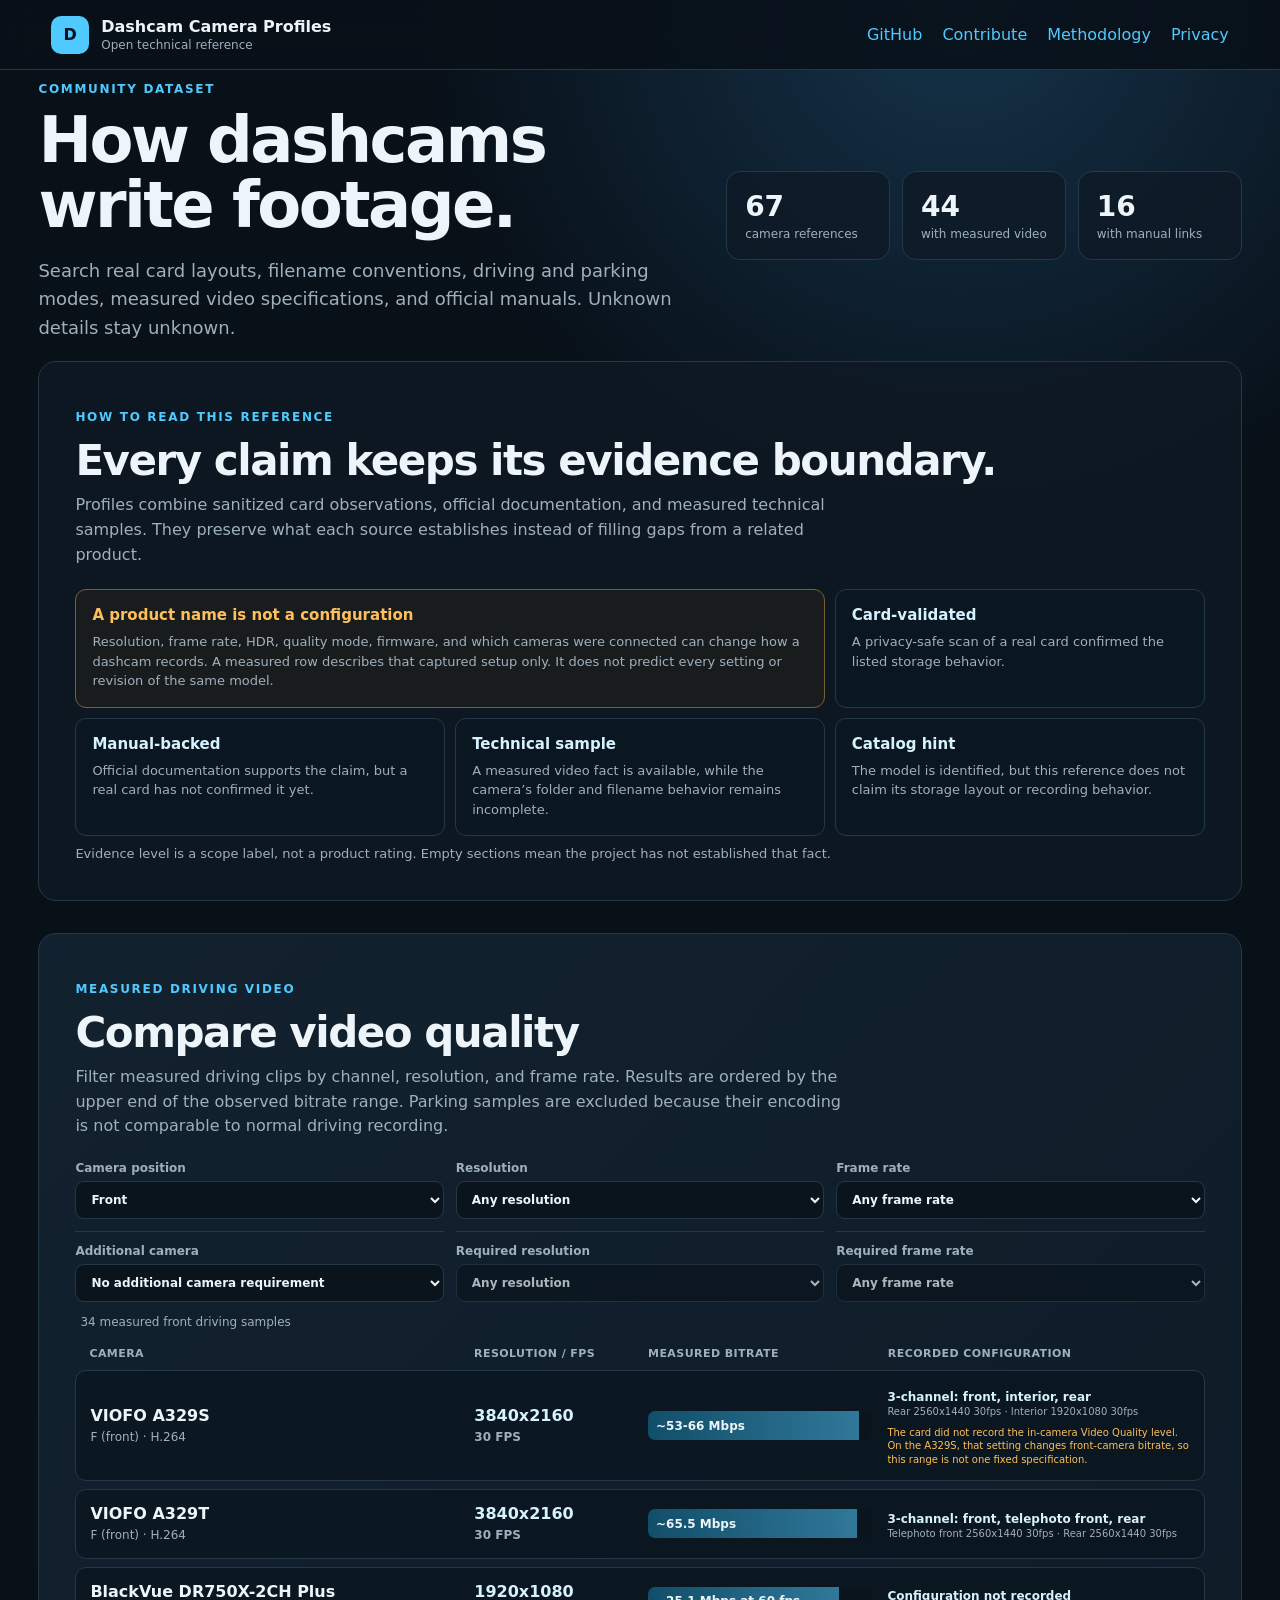
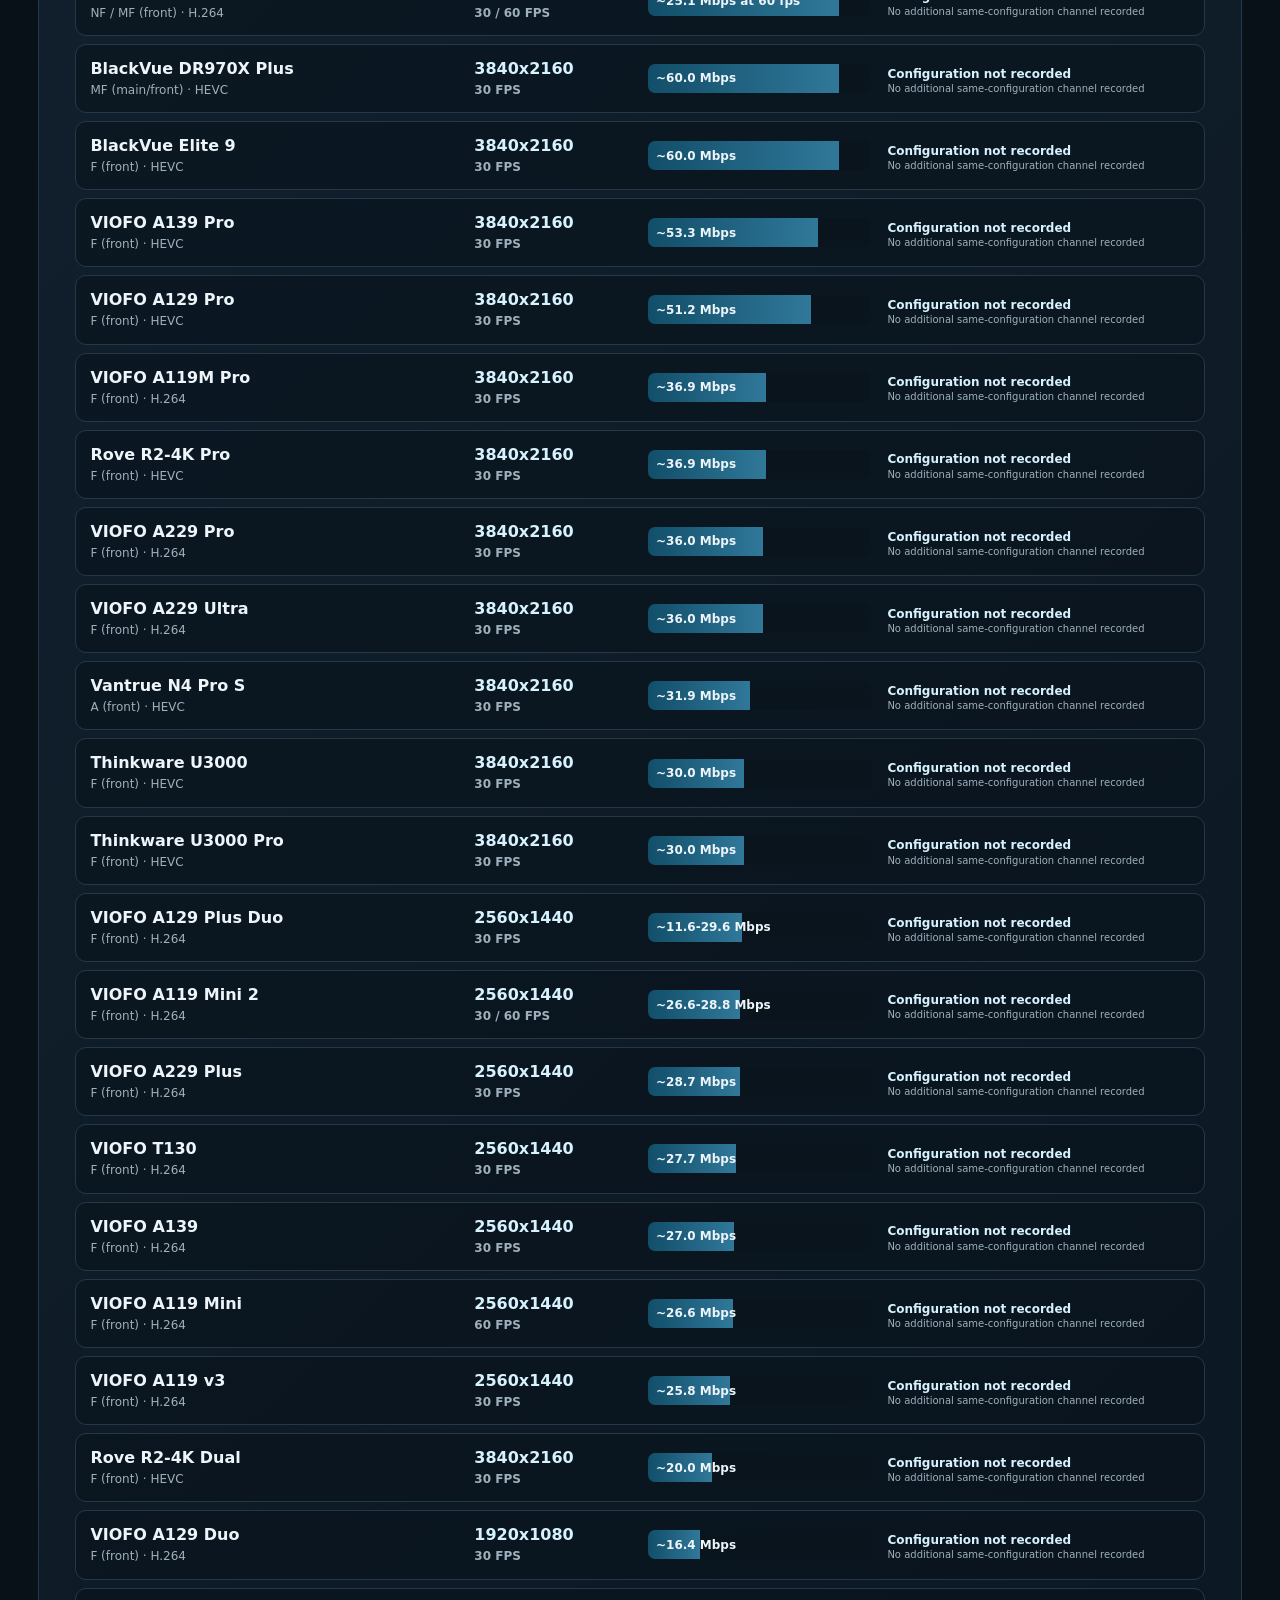
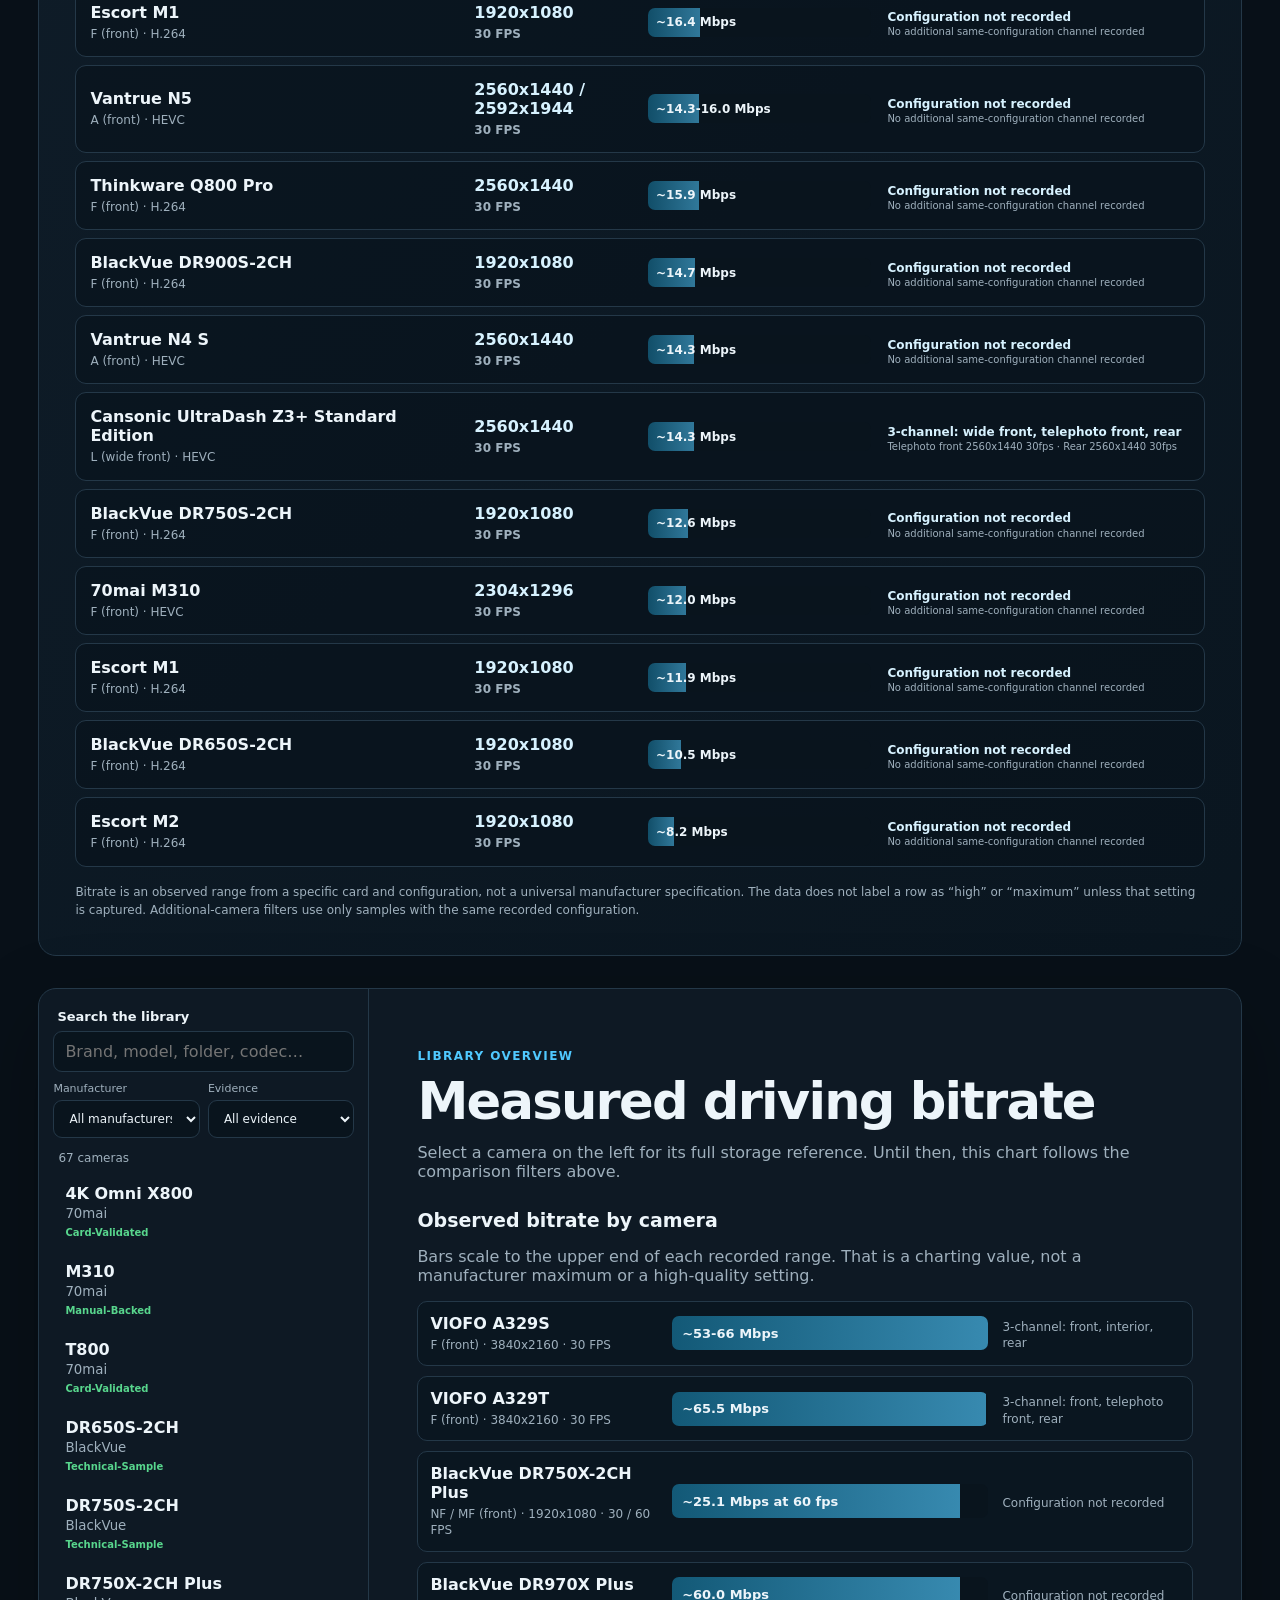
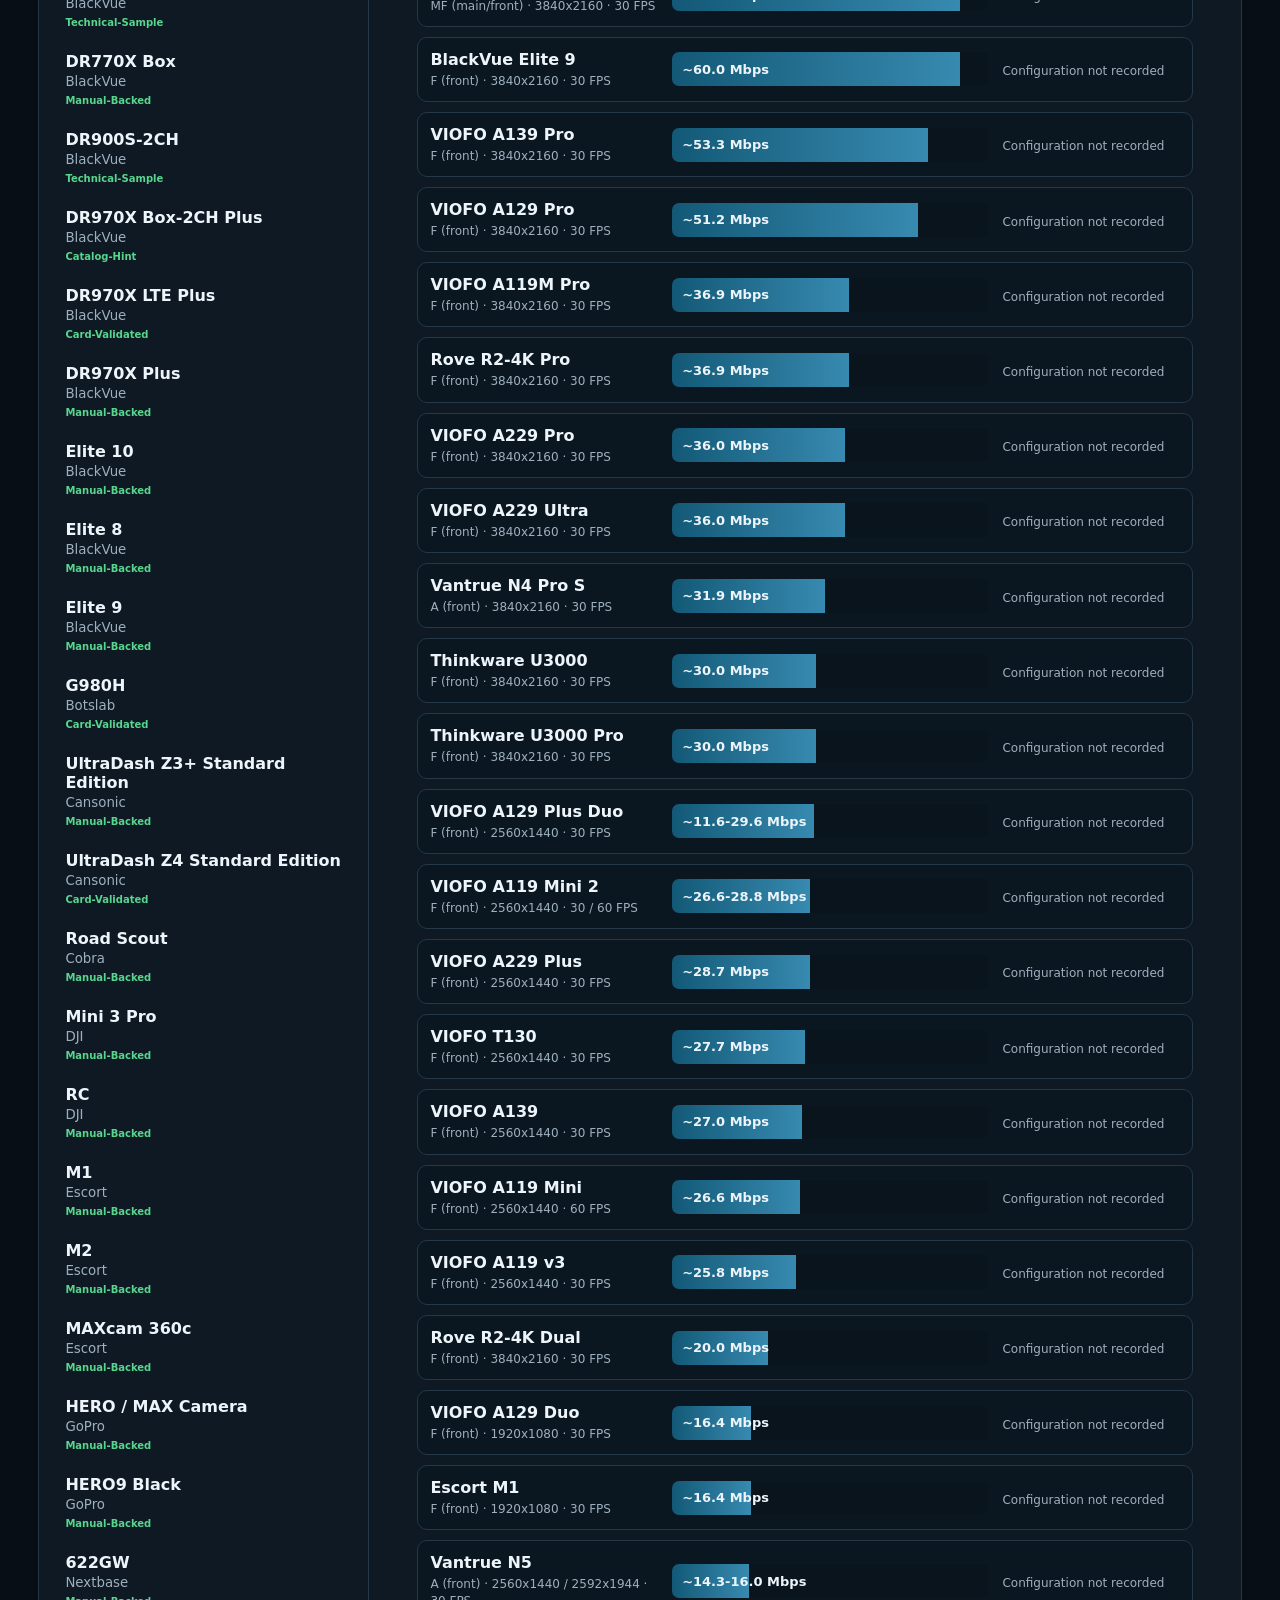
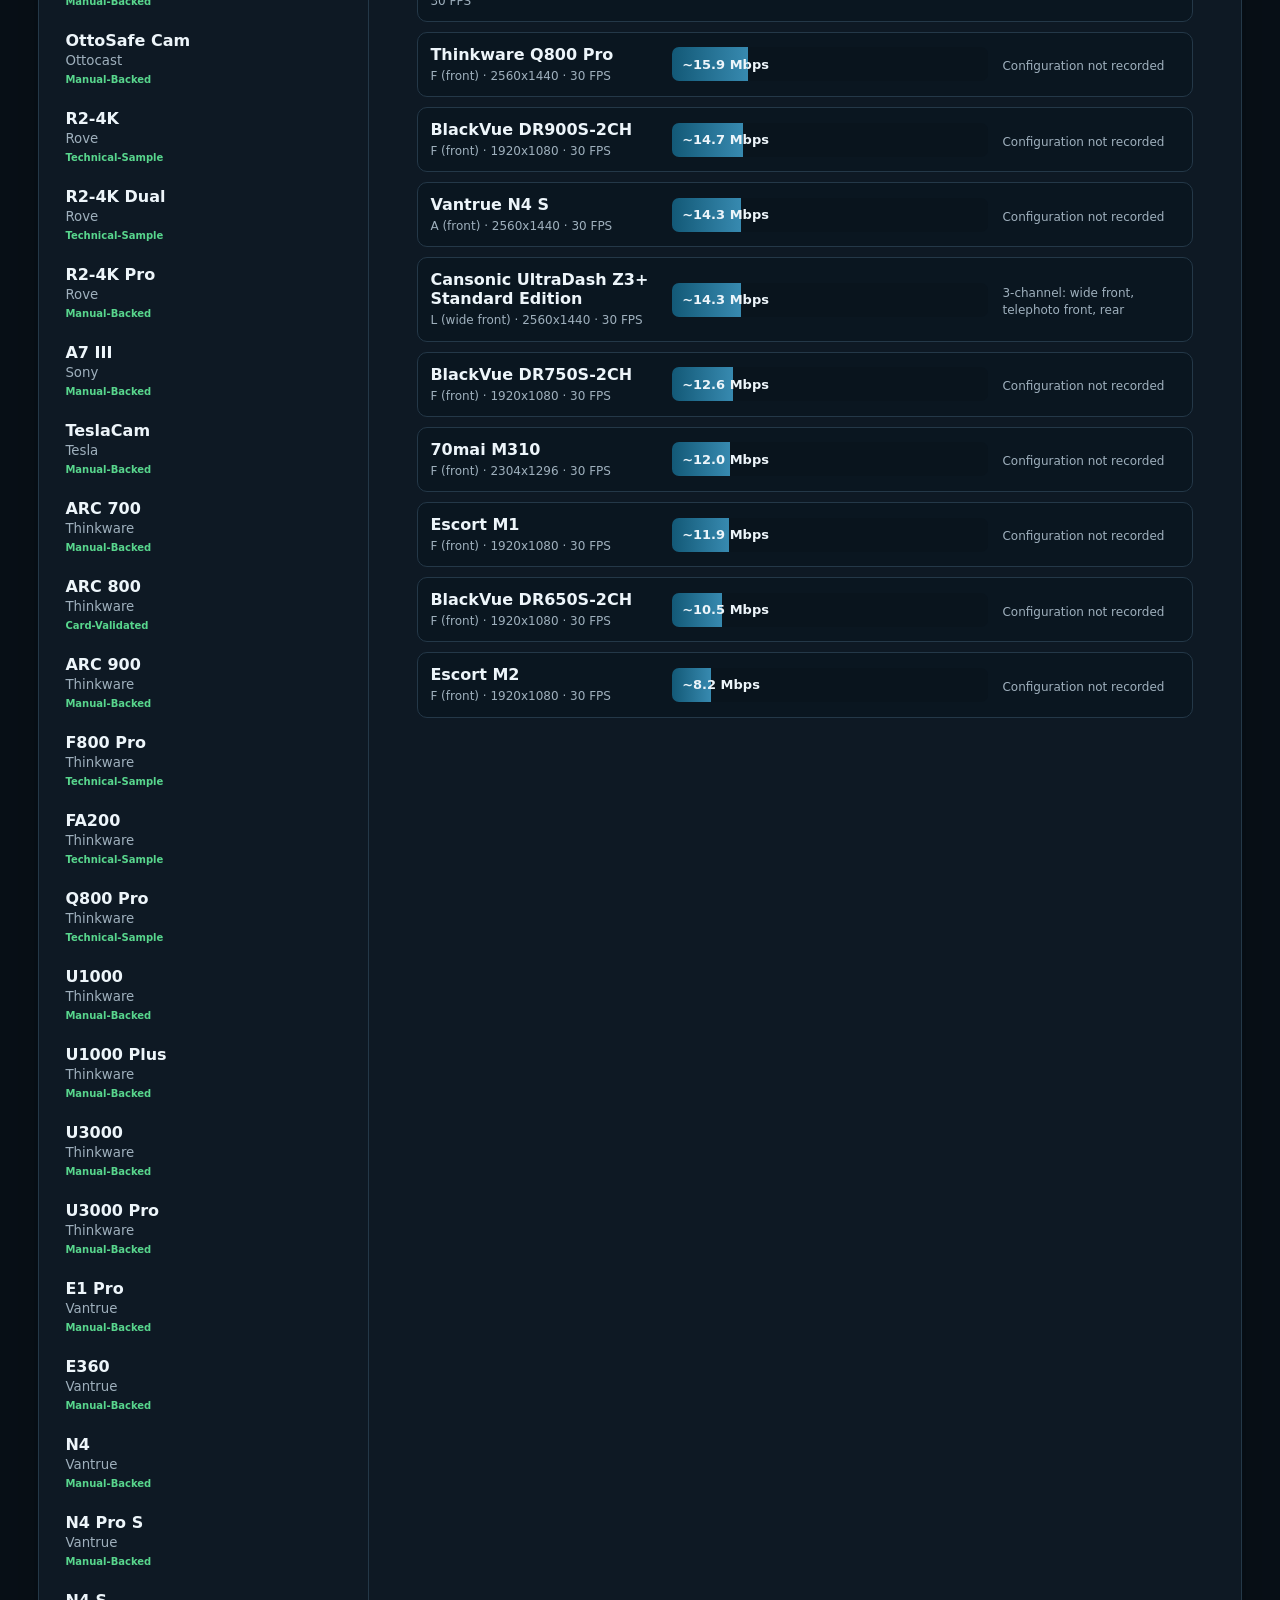
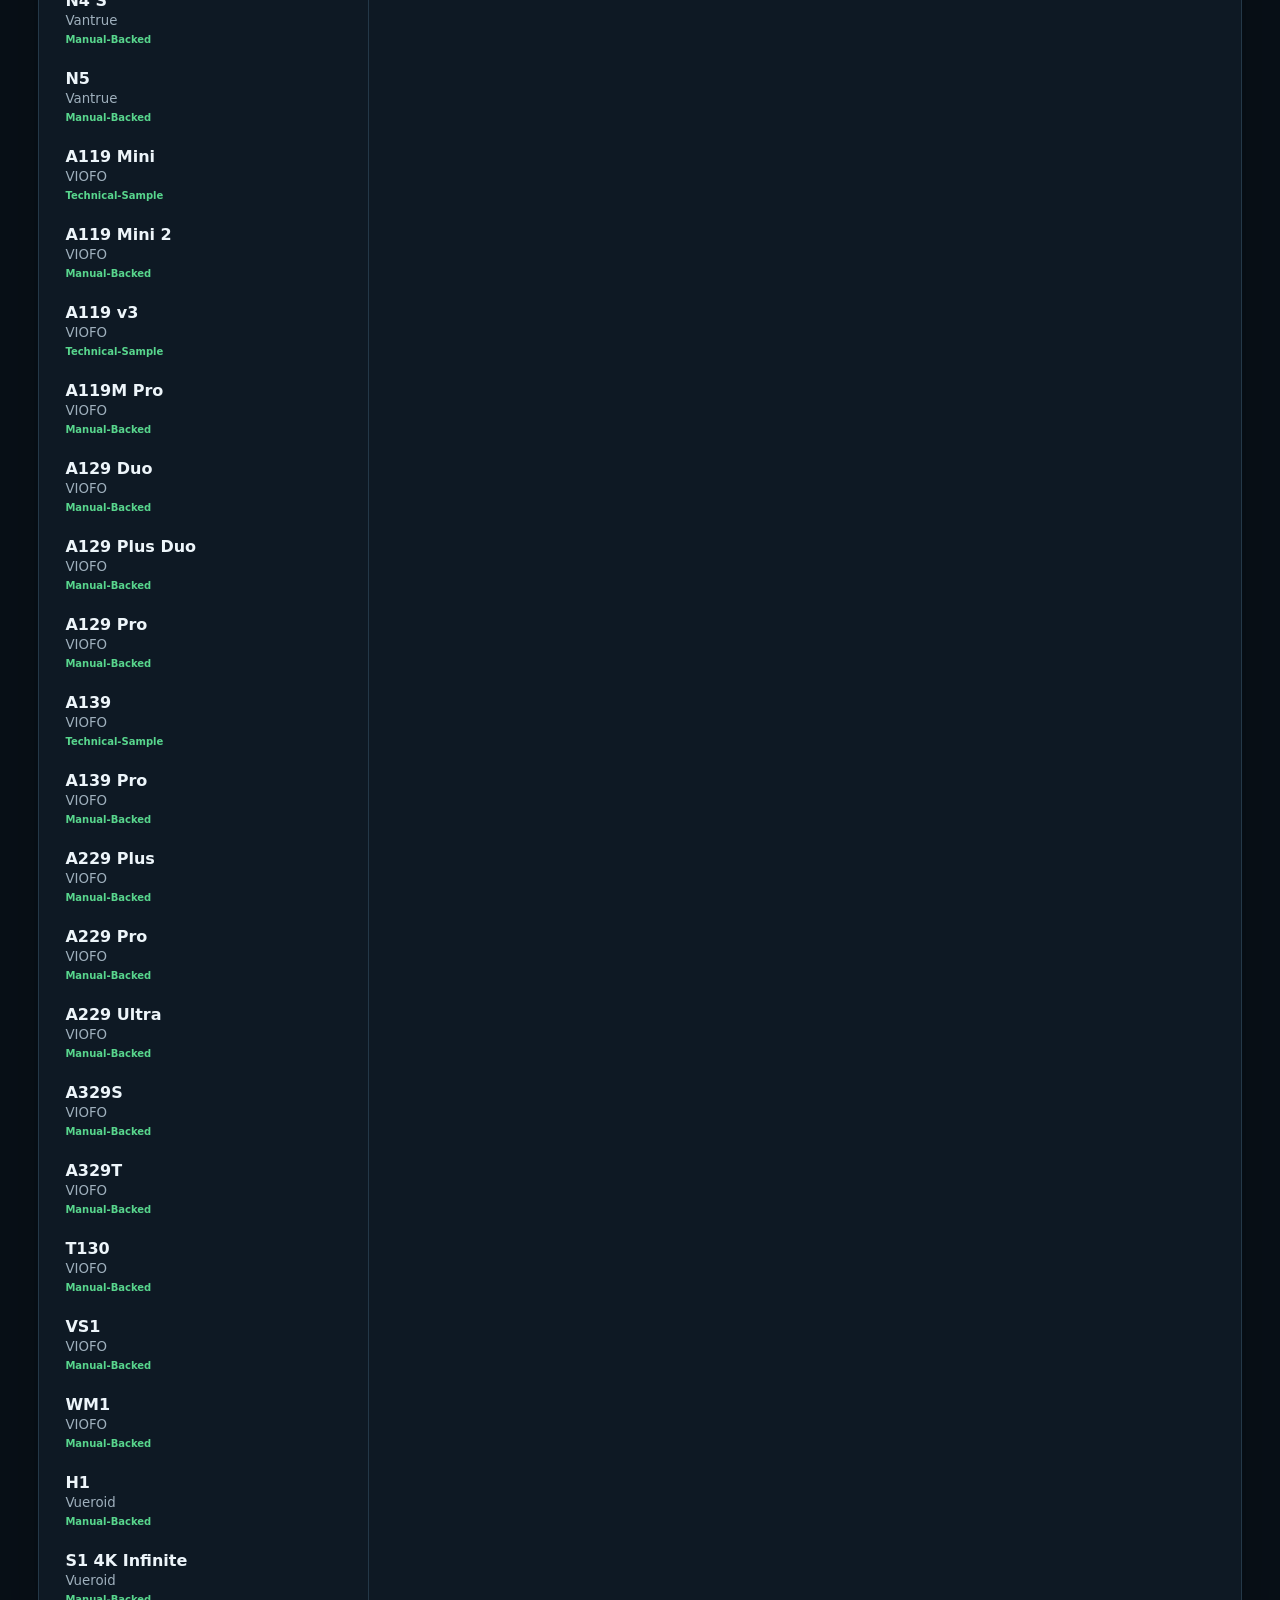
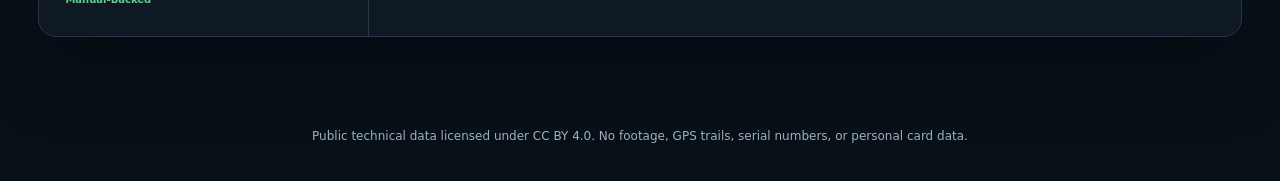
==== docs/index.html @ cd04b7cd "Show bitrate chart before camera selection" ====
<!doctype html>
<html lang="en">
<head>
  <meta charset="utf-8">
  <meta name="viewport" content="width=device-width, initial-scale=1">
  <meta name="description" content="Community-maintained technical reference for dashcam folders, filenames, recording modes, resolutions, bitrates, and manuals.">
  <title>Dashcam Camera Profiles</title>
  <link rel="stylesheet" href="assets/styles.css">
  <script src="assets/app.js" defer></script>
</head>
<body>
  <header class="site-header">
    <a class="brand" href="./" aria-label="Dashcam Camera Profiles home">
      <span class="brand-mark" aria-hidden="true">D</span>
      <span><strong>Dashcam Camera Profiles</strong><small>Open technical reference</small></span>
    </a>
    <nav aria-label="Project links">
      <a href="https://github.com/vortexopenclaw/dashcam-camera-profiles">GitHub</a>
      <a href="https://github.com/vortexopenclaw/dashcam-camera-profiles/blob/main/CONTRIBUTING.md">Contribute</a>
      <a href="#methodology">Methodology</a>
      <a href="privacy.md">Privacy</a>
    </nav>
  </header>

  <main>
    <section class="hero">
      <div>
        <p class="eyebrow">COMMUNITY DATASET</p>
        <h1>How dashcams write footage.</h1>
        <p class="hero-copy">Search real card layouts, filename conventions, driving and parking modes, measured video specifications, and official manuals. Unknown details stay unknown.</p>
      </div>
      <dl class="stats" aria-label="Repository coverage">
        <div><dt id="camera-count">…</dt><dd>camera references</dd></div>
        <div><dt id="measured-count">…</dt><dd>with measured video</dd></div>
        <div><dt id="manual-count">…</dt><dd>with manual links</dd></div>
      </dl>
    </section>

    <section id="methodology" class="methodology" aria-labelledby="methodology-title">
      <div class="explorer-heading">
        <p class="eyebrow">HOW TO READ THIS REFERENCE</p>
        <h2 id="methodology-title">Every claim keeps its evidence boundary.</h2>
        <p>Profiles combine sanitized card observations, official documentation, and measured technical samples. They preserve what each source establishes instead of filling gaps from a related product.</p>
      </div>
      <div class="methodology-grid">
        <article class="method-card method-warning">
          <h3>A product name is not a configuration</h3>
          <p>Resolution, frame rate, HDR, quality mode, firmware, and which cameras were connected can change how a dashcam records. A measured row describes that captured setup only. It does not predict every setting or revision of the same model.</p>
        </article>
        <article class="method-card">
          <h3>Card-validated</h3>
          <p>A privacy-safe scan of a real card confirmed the listed storage behavior.</p>
        </article>
        <article class="method-card">
          <h3>Manual-backed</h3>
          <p>Official documentation supports the claim, but a real card has not confirmed it yet.</p>
        </article>
        <article class="method-card">
          <h3>Technical sample</h3>
          <p>A measured video fact is available, while the camera’s folder and filename behavior remains incomplete.</p>
        </article>
        <article class="method-card">
          <h3>Catalog hint</h3>
          <p>The model is identified, but this reference does not claim its storage layout or recording behavior.</p>
        </article>
      </div>
      <p class="methodology-note">Evidence level is a scope label, not a product rating. Empty sections mean the project has not established that fact.</p>
    </section>

    <section class="quality-explorer" aria-labelledby="quality-explorer-title">
      <div class="explorer-heading">
        <p class="eyebrow">MEASURED DRIVING VIDEO</p>
        <h2 id="quality-explorer-title">Compare video quality</h2>
        <p>Filter measured driving clips by channel, resolution, and frame rate. Results are ordered by the upper end of the observed bitrate range. Parking samples are excluded because their encoding is not comparable to normal driving recording.</p>
      </div>
      <div class="quality-controls">
        <label>Camera position<select id="quality-channel"></select></label>
        <label>Resolution<select id="quality-resolution"><option value="">Any resolution</option></select></label>
        <label>Frame rate<select id="quality-fps"><option value="">Any frame rate</option></select></label>
        <label>Additional camera<select id="quality-companion-channel"></select></label>
        <label>Required resolution<select id="quality-companion-resolution" disabled><option value="">Any resolution</option></select></label>
        <label>Required frame rate<select id="quality-companion-fps" disabled><option value="">Any frame rate</option></select></label>
      </div>
      <p id="quality-result-count" class="result-count" aria-live="polite"></p>
      <div class="quality-legend"><span>Camera</span><span>Resolution / FPS</span><span>Measured bitrate</span><span>Recorded configuration</span></div>
      <div id="quality-results" class="quality-results"></div>
      <p class="quality-note">Bitrate is an observed range from a specific card and configuration, not a universal manufacturer specification. The data does not label a row as “high” or “maximum” unless that setting is captured. Additional-camera filters use only samples with the same recorded configuration.</p>
    </section>

    <section class="browser" aria-label="Camera technical reference">
      <aside class="catalog-panel">
        <label class="search-label" for="search">Search the library</label>
        <input id="search" type="search" placeholder="Brand, model, folder, codec…" autocomplete="off">
        <div class="filters">
          <label>Manufacturer<select id="brand-filter"><option value="">All manufacturers</option></select></label>
          <label>Evidence<select id="evidence-filter"><option value="">All evidence</option></select></label>
        </div>
        <p id="result-count" class="result-count" aria-live="polite"></p>
        <div id="camera-list" class="camera-list" role="listbox" aria-label="Cameras"></div>
      </aside>

      <article id="camera-detail" class="camera-detail" tabindex="-1">
        <div class="empty-state">
          <h2>Loading camera reference…</h2>
          <p>The library is generated directly from the reviewed community profiles.</p>
        </div>
      </article>
    </section>
  </main>

  <footer>
    <p>Public technical data licensed under CC BY 4.0. No footage, GPS trails, serial numbers, or personal card data.</p>
  </footer>
</body>
</html>
---- docs/assets/styles.css ----
:root {
  color-scheme: dark;
  --bg: #081018;
  --panel: #0e1924;
  --panel-2: #132230;
  --line: #243848;
  --text: #edf5fa;
  --muted: #9fb0bd;
  --accent: #50c9ff;
  --green: #58d68d;
  --amber: #ffbf5a;
  --radius: 14px;
  font-family: Inter, ui-sans-serif, system-ui, -apple-system, BlinkMacSystemFont, "Segoe UI", sans-serif;
}

* { box-sizing: border-box; }
html { scroll-behavior: smooth; }
body { margin: 0; background: radial-gradient(circle at 75% 0%, #15334a 0, var(--bg) 34rem); color: var(--text); }
a { color: var(--accent); text-decoration: none; }
a:hover { text-decoration: underline; }
button, input, select { font: inherit; }

.site-header {
  min-height: 70px; padding: 12px clamp(18px, 4vw, 54px); display: flex; align-items: center;
  justify-content: space-between; gap: 24px; border-bottom: 1px solid var(--line); background: rgba(8,16,24,.88);
  position: sticky; top: 0; z-index: 10; backdrop-filter: blur(14px);
}
.brand { display: flex; align-items: center; gap: 12px; color: var(--text); }
.brand:hover { text-decoration: none; }
.brand-mark { width: 38px; height: 38px; display: grid; place-items: center; border-radius: 10px; background: var(--accent); color: #04121d; font-weight: 900; }
.brand strong, .brand small { display: block; }
.brand small { margin-top: 2px; color: var(--muted); font-size: 12px; }
nav { display: flex; gap: 20px; }

main { width: min(1500px, 100%); margin: auto; padding: 0 clamp(16px, 3vw, 42px) 54px; }
.hero { min-height: 280px; display: grid; grid-template-columns: 1fr auto; align-items: center; gap: 40px; }
.eyebrow { color: var(--accent); font-size: 12px; letter-spacing: .14em; font-weight: 800; }
h1 { margin: 8px 0 12px; max-width: 820px; font-size: clamp(38px, 5vw, 68px); line-height: 1.02; letter-spacing: -.04em; }
.hero-copy { color: var(--muted); max-width: 780px; font-size: 18px; line-height: 1.6; }
.stats { display: grid; grid-template-columns: repeat(3, minmax(110px, 1fr)); gap: 12px; margin: 0; }
.stats div { padding: 18px; border: 1px solid var(--line); border-radius: var(--radius); background: rgba(14,25,36,.75); }
.stats dt { font-size: 28px; font-weight: 800; }
.stats dd { margin: 4px 0 0; color: var(--muted); font-size: 12px; }

.methodology { margin: 0 0 32px; padding: clamp(22px, 3vw, 36px); border: 1px solid var(--line); border-radius: 18px; background: rgba(14,25,36,.82); }
.methodology-grid { display: grid; grid-template-columns: repeat(3, minmax(0, 1fr)); gap: 10px; margin-top: 22px; }
.method-card { padding: 16px; border: 1px solid var(--line); border-radius: 11px; background: #0a1620; }
.method-card h3 { margin: 0; color: #d7f2ff; font-size: 15px; }
.method-card p, .methodology-note { margin: 8px 0 0; color: var(--muted); font-size: 13px; line-height: 1.5; }
.method-card.method-warning { grid-column: span 2; border-color: #786033; background: rgba(70,50,15,.2); }
.method-card.method-warning h3 { color: var(--amber); }
.methodology-note { max-width: 780px; }

.quality-explorer { margin: 0 0 32px; padding: clamp(22px, 3vw, 36px); border: 1px solid var(--line); border-radius: 18px; background: linear-gradient(135deg, rgba(19,34,48,.96), rgba(10,22,32,.96)); }
.explorer-heading h2 { margin: 6px 0 8px; font-size: clamp(28px, 4vw, 42px); letter-spacing: -.035em; }
.explorer-heading p:not(.eyebrow) { max-width: 780px; margin: 0; color: var(--muted); line-height: 1.55; }
.quality-controls { display: grid; grid-template-columns: repeat(3, minmax(0, 1fr)); gap: 12px; margin-top: 22px; }
.quality-controls label:nth-child(n + 4) { padding-top: 12px; border-top: 1px solid var(--line); }
.quality-controls label { color: var(--muted); font-size: 12px; font-weight: 700; }
.quality-controls select { margin-top: 6px; }
.quality-legend, .quality-result { display: grid; grid-template-columns: minmax(210px, 1.4fr) minmax(110px, .6fr) minmax(160px, .85fr) minmax(180px, 1.15fr); gap: 16px; align-items: center; }
.quality-legend { padding: 10px 14px; color: var(--muted); font-size: 11px; font-weight: 800; letter-spacing: .04em; text-transform: uppercase; }
.quality-results { display: grid; gap: 8px; }
.quality-result { width: 100%; padding: 14px; border: 1px solid var(--line); border-radius: 11px; color: var(--text); text-align: left; cursor: pointer; background: rgba(8,19,28,.66); }
.quality-result:hover { border-color: var(--accent); background: #132b3c; }
.quality-camera strong, .quality-camera small, .quality-spec small { display: block; }
.quality-camera small, .quality-spec small, .quality-companions { margin-top: 4px; color: var(--muted); font-size: 12px; line-height: 1.35; }
.quality-companions strong, .quality-companions small, .quality-setting { display: block; }
.quality-companions strong { color: #d7f2ff; font-size: 12px; }
.quality-setting { margin-top: 7px; color: var(--amber); }
.quality-spec { color: #d7f2ff; font-weight: 800; }
.bitrate-bar { position: relative; min-height: 29px; display: flex; align-items: center; padding: 0 8px; overflow: hidden; border-radius: 7px; background: #09141d; }
.bitrate-bar i { position: absolute; inset: 0 auto 0 0; background: linear-gradient(90deg, #187ea7, var(--accent)); opacity: .55; }
.bitrate-bar strong { position: relative; font-size: 12px; }
.quality-note, .quality-empty { margin: 16px 0 0; color: var(--muted); font-size: 12px; line-height: 1.5; }
.quality-empty { padding: 20px; border: 1px dashed var(--line); border-radius: 10px; }

.bitrate-chart { display: grid; gap: 10px; }
.bitrate-chart-row { width: 100%; display: grid; grid-template-columns: minmax(190px, .9fr) minmax(220px, 1.25fr) minmax(150px, .7fr); gap: 14px; align-items: center; padding: 12px; border: 1px solid var(--line); border-radius: 10px; color: var(--text); text-align: left; cursor: pointer; background: #0a1620; }
.bitrate-chart-row:hover { border-color: var(--accent); background: #132b3c; }
.chart-label strong, .chart-label small, .chart-configuration { display: block; }
.chart-label small, .chart-configuration { margin-top: 4px; color: var(--muted); font-size: 12px; line-height: 1.35; }
.chart-track { position: relative; min-height: 34px; display: flex; align-items: center; padding: 0 10px; overflow: hidden; border-radius: 7px; background: #09141d; }
.chart-track i { position: absolute; inset: 0 auto 0 0; background: linear-gradient(90deg, #187ea7, var(--accent)); opacity: .65; }
.chart-track strong { position: relative; font-size: 13px; }

.browser { min-height: 720px; display: grid; grid-template-columns: minmax(260px, 330px) minmax(0, 1fr); overflow: hidden; border: 1px solid var(--line); border-radius: 18px; background: var(--panel); box-shadow: 0 28px 80px rgba(0,0,0,.28); }
.catalog-panel { min-height: 0; padding: 20px 14px 0; border-right: 1px solid var(--line); display: flex; flex-direction: column; }
.search-label { font-size: 13px; font-weight: 700; margin: 0 4px 7px; }
input, select { width: 100%; color: var(--text); background: #09141d; border: 1px solid var(--line); border-radius: 9px; padding: 10px 11px; }
input:focus, select:focus { outline: 2px solid var(--accent); outline-offset: 1px; }
.filters { display: grid; grid-template-columns: 1fr 1fr; gap: 8px; margin-top: 10px; }
.filters label { color: var(--muted); font-size: 11px; }
.filters select { margin-top: 5px; font-size: 12px; }
.result-count { margin: 13px 5px 8px; color: var(--muted); font-size: 12px; }
.camera-list { min-height: 0; overflow: auto; padding: 0 2px 18px; }
.camera-button { width: 100%; text-align: left; color: var(--text); border: 0; border-radius: 10px; background: transparent; padding: 11px 10px; cursor: pointer; }
.camera-button:hover { background: var(--panel-2); }
.camera-button.active { background: #18354a; box-shadow: inset 3px 0 var(--accent); }
.camera-button strong, .camera-button small { display: block; }
.camera-button small { color: var(--muted); margin-top: 3px; }
.camera-button .mini-badge { display: inline-block; margin-top: 6px; color: var(--green); font-size: 10px; font-weight: 700; }

.camera-detail { min-width: 0; padding: clamp(24px, 4vw, 48px); overflow: auto; }
.detail-kicker { color: var(--accent); font-size: 12px; font-weight: 800; letter-spacing: .12em; }
.detail-title { margin: 7px 0 12px; font-size: clamp(32px, 4vw, 52px); letter-spacing: -.035em; }
.badges, .coverage { display: flex; flex-wrap: wrap; gap: 8px; }
.badge { display: inline-flex; align-items: center; gap: 6px; border-radius: 999px; padding: 6px 10px; background: #172b3a; color: var(--muted); font-size: 12px; font-weight: 700; }
.badge.evidence { color: var(--accent); background: rgba(80,201,255,.12); }
.coverage { margin-top: 14px; }
.coverage span { color: var(--muted); font-size: 12px; }
.coverage .yes { color: var(--green); }
.callout { margin-top: 18px; padding: 13px 15px; border-left: 3px solid var(--accent); border-radius: 7px; background: rgba(80,201,255,.07); color: #cfe5f1; line-height: 1.5; }
.section { margin-top: 28px; }
.section h2 { margin: 0 0 12px; font-size: 19px; }
.section-intro { color: var(--muted); }
.cards { display: grid; gap: 10px; }
.card { padding: 14px; border: 1px solid var(--line); border-radius: 11px; background: var(--panel-2); }
.card-head { display: flex; justify-content: space-between; gap: 12px; align-items: baseline; }
.card-head strong { overflow-wrap: anywhere; }
.mode { color: var(--accent); font-size: 12px; font-weight: 700; }
.meta { margin-top: 5px; color: var(--muted); font-size: 12px; line-height: 1.5; }
code { color: #d6f2ff; font-family: ui-monospace, SFMono-Regular, Menlo, monospace; overflow-wrap: anywhere; }
.pattern { display: block; padding: 12px; border-radius: 8px; background: #08131c; white-space: pre-wrap; }
.token-grid, .fact-grid { display: grid; grid-template-columns: minmax(140px, 210px) minmax(0, 1fr); gap: 8px 16px; margin-top: 10px; }
.token-grid dt, .fact-grid dt { color: var(--muted); font-size: 12px; }
.token-grid dd, .fact-grid dd { margin: 0; overflow-wrap: anywhere; }
.sample-grid { display: grid; grid-template-columns: repeat(auto-fit, minmax(245px, 1fr)); gap: 10px; }
.source-list { display: grid; gap: 8px; }
.source-list a { padding: 10px 12px; border: 1px solid var(--line); border-radius: 9px; background: var(--panel-2); overflow-wrap: anywhere; }
.empty-state { margin: 18vh auto; max-width: 500px; text-align: center; color: var(--muted); }
.empty-state h2 { color: var(--text); }
footer { padding: 26px; color: var(--muted); text-align: center; font-size: 12px; }

@media (max-width: 900px) {
  .hero { grid-template-columns: 1fr; padding: 45px 0; }
  .stats { width: 100%; }
  .browser { grid-template-columns: 1fr; }
  .catalog-panel { max-height: 430px; border-right: 0; border-bottom: 1px solid var(--line); }
  nav a:not(:first-child) { display: none; }
  .quality-legend { display: none; }
  .quality-result { grid-template-columns: 1fr 1fr; }
  .quality-companions { grid-column: 1 / -1; }
  .bitrate-chart-row { grid-template-columns: 1fr 1fr; }
  .chart-configuration { grid-column: 1 / -1; }
  .methodology-grid { grid-template-columns: 1fr 1fr; }
}

@media (max-width: 520px) {
  .stats { grid-template-columns: 1fr; }
  .filters { grid-template-columns: 1fr; }
  .quality-controls, .quality-result { grid-template-columns: 1fr; }
  .quality-companions { grid-column: auto; }
  .bitrate-chart-row { grid-template-columns: 1fr; }
  .chart-configuration { grid-column: auto; }
  .methodology-grid { grid-template-columns: 1fr; }
  .method-card.method-warning { grid-column: auto; }
  .token-grid, .fact-grid { grid-template-columns: 1fr; }
  .camera-detail { padding: 22px 16px; }
}
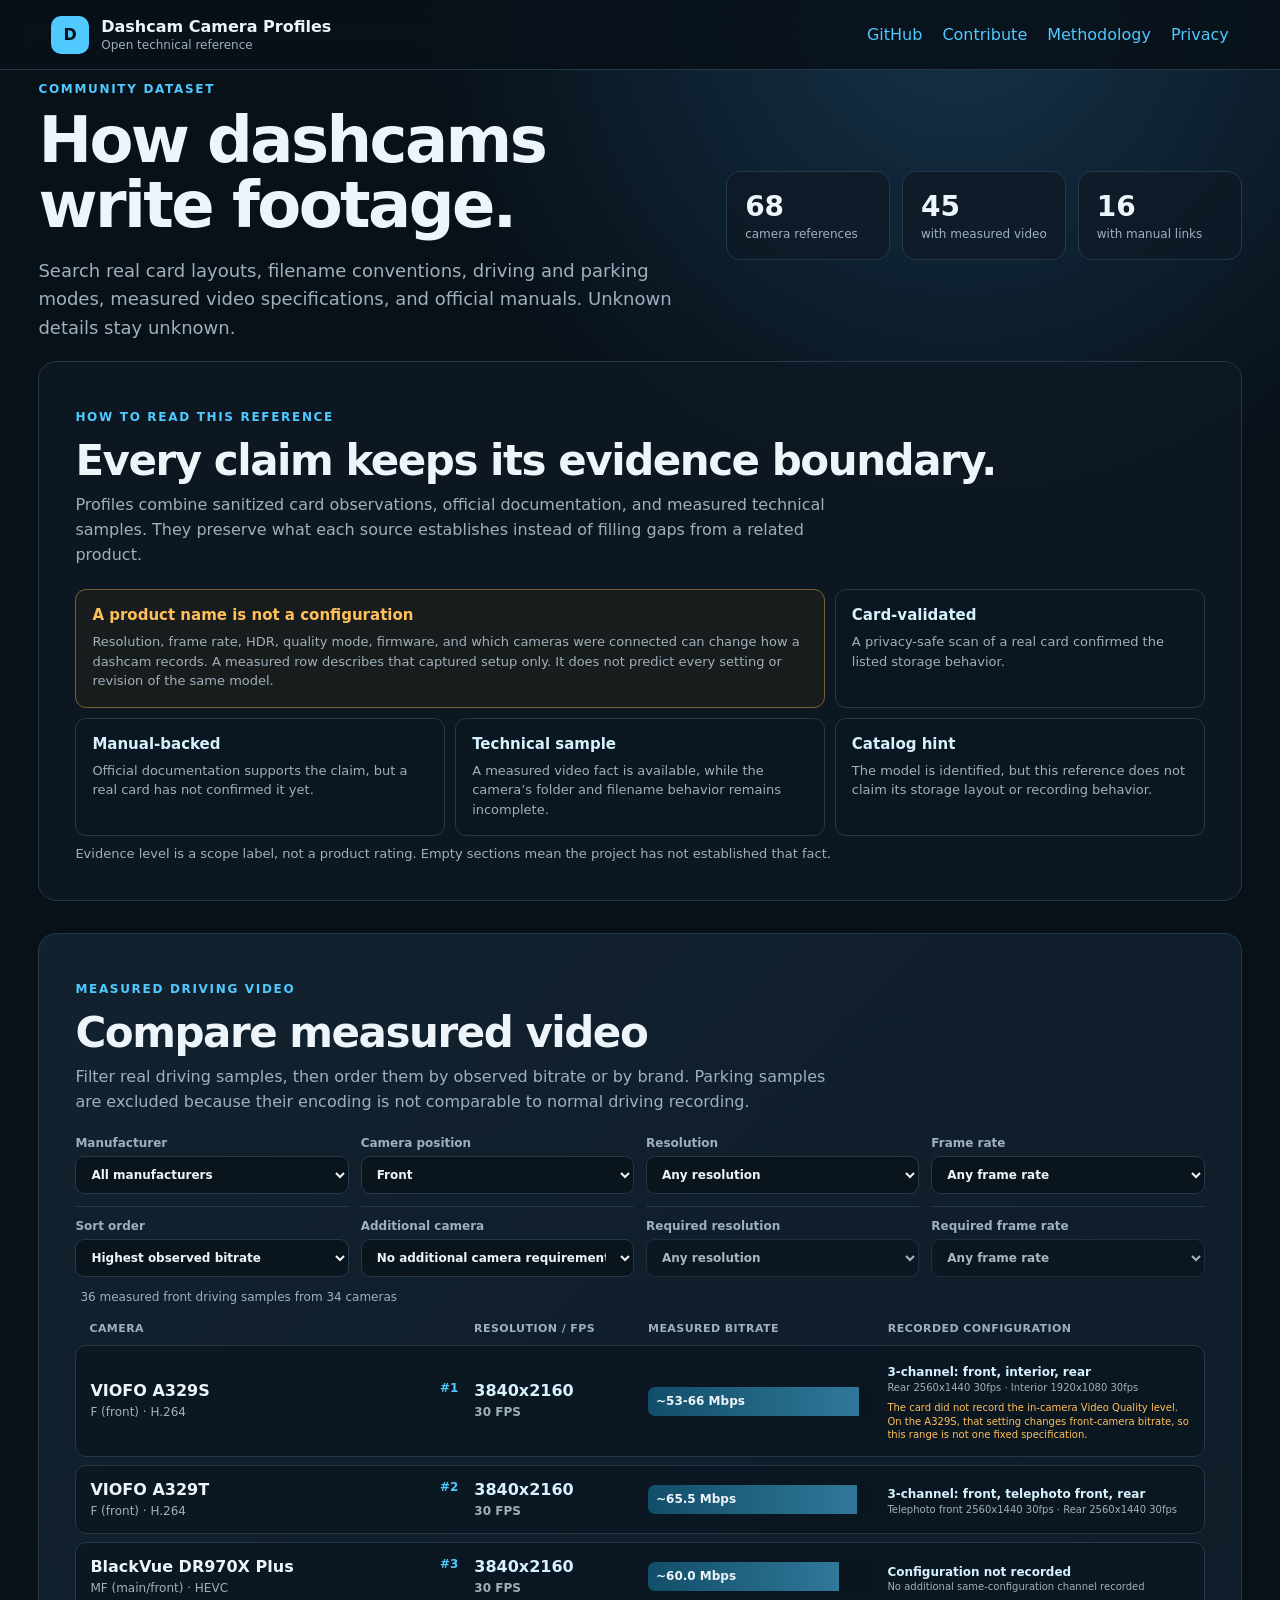
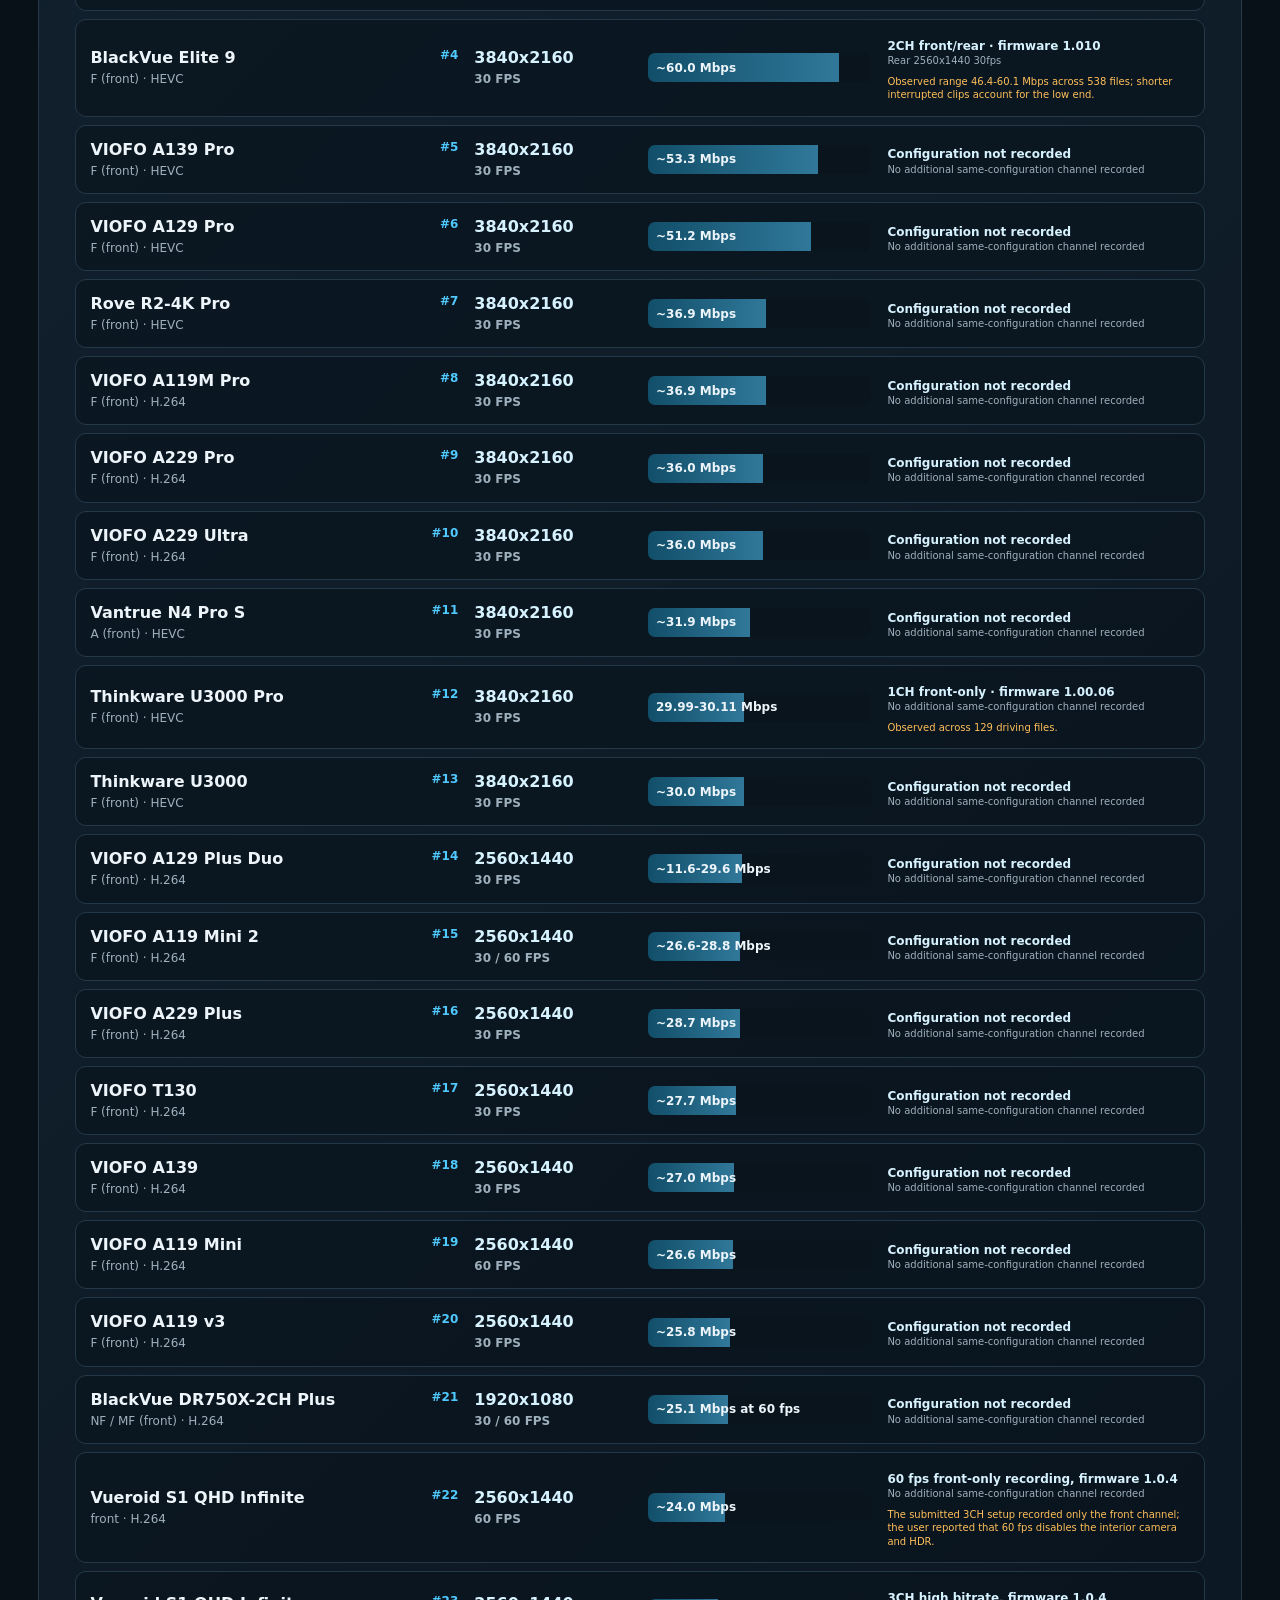
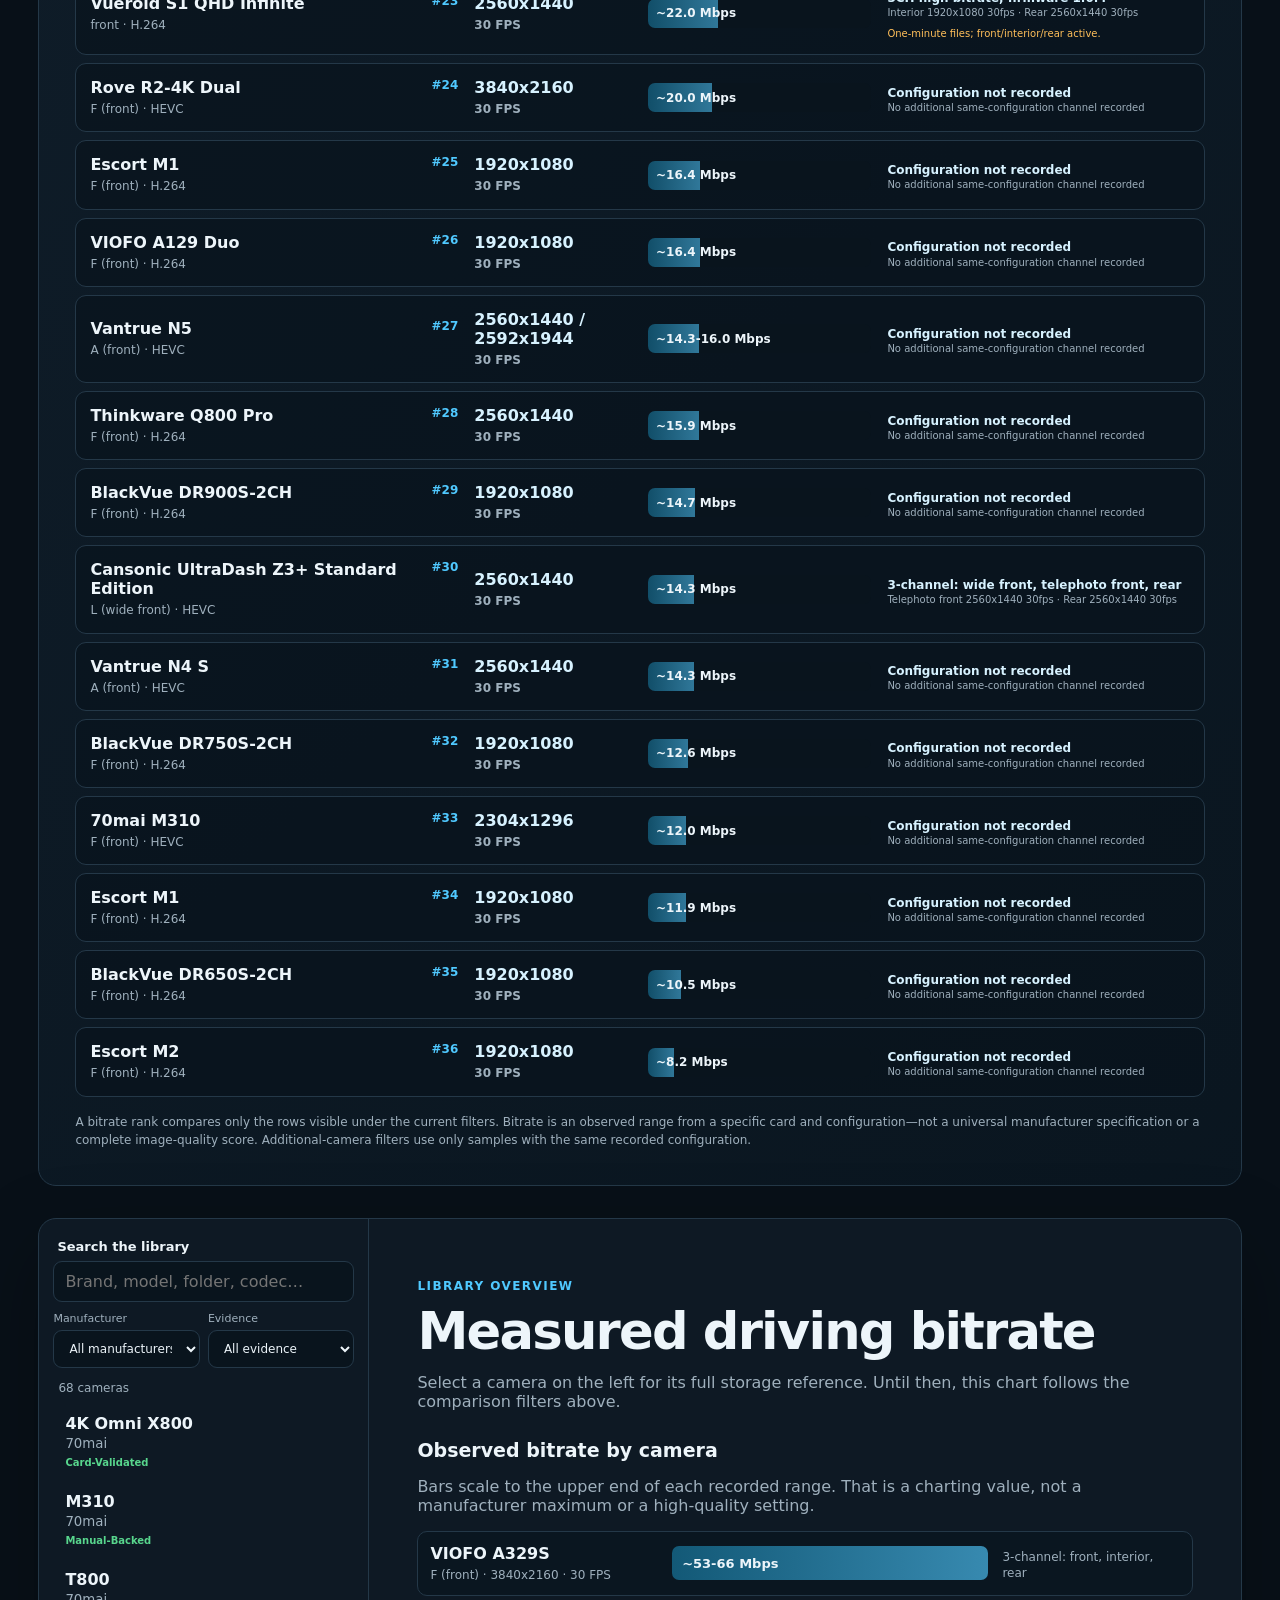
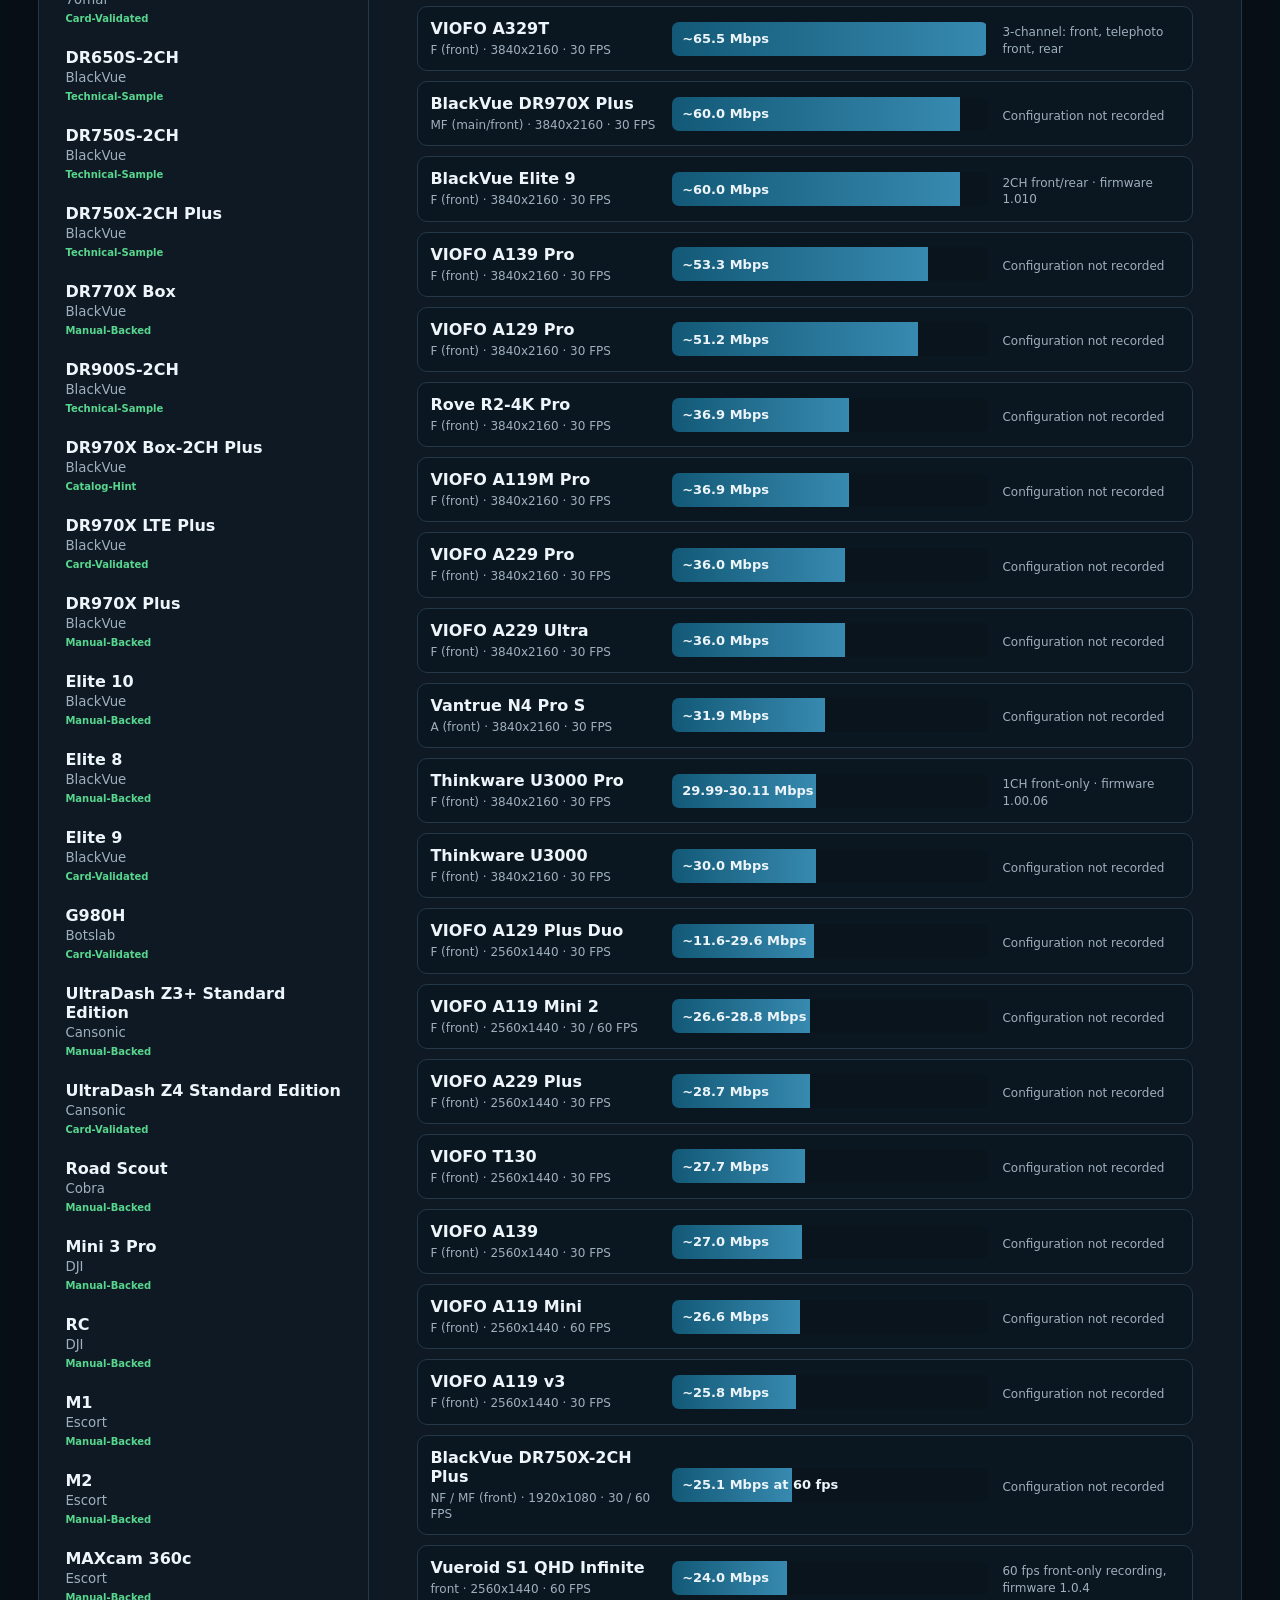
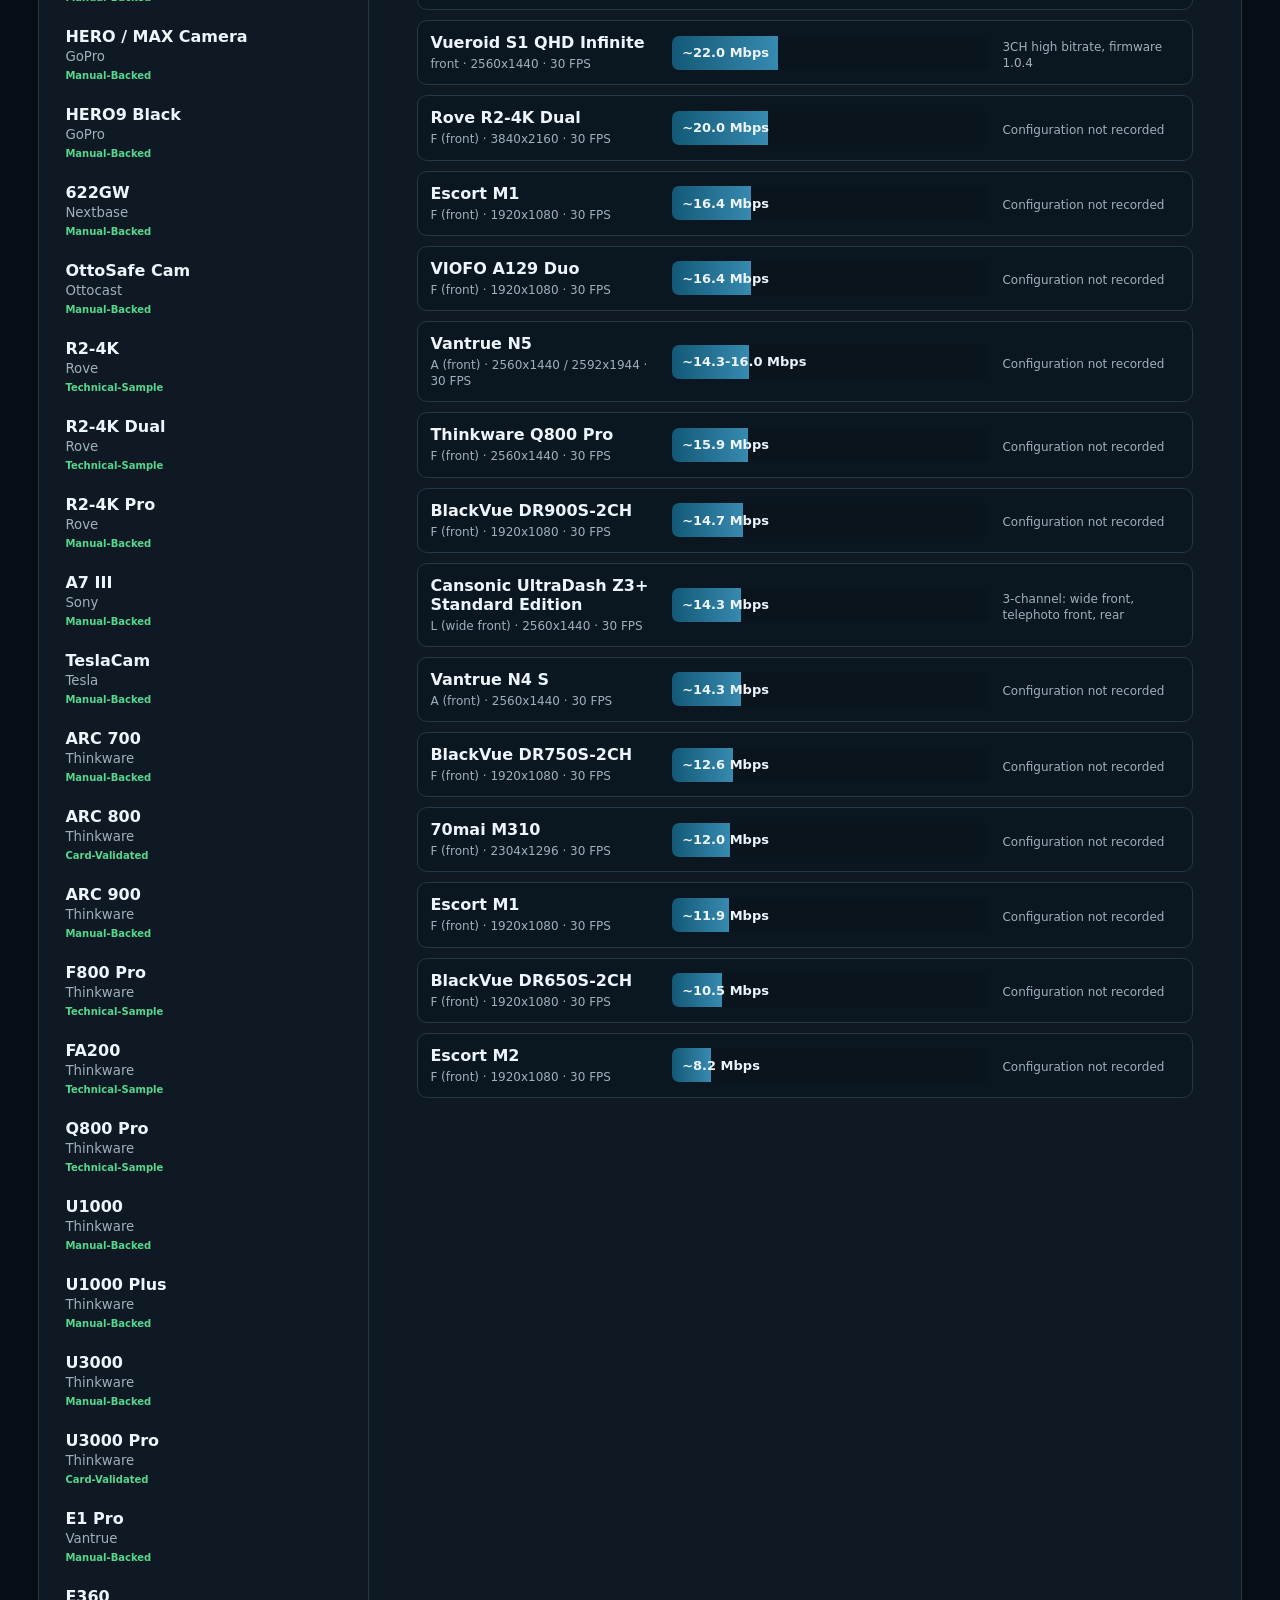
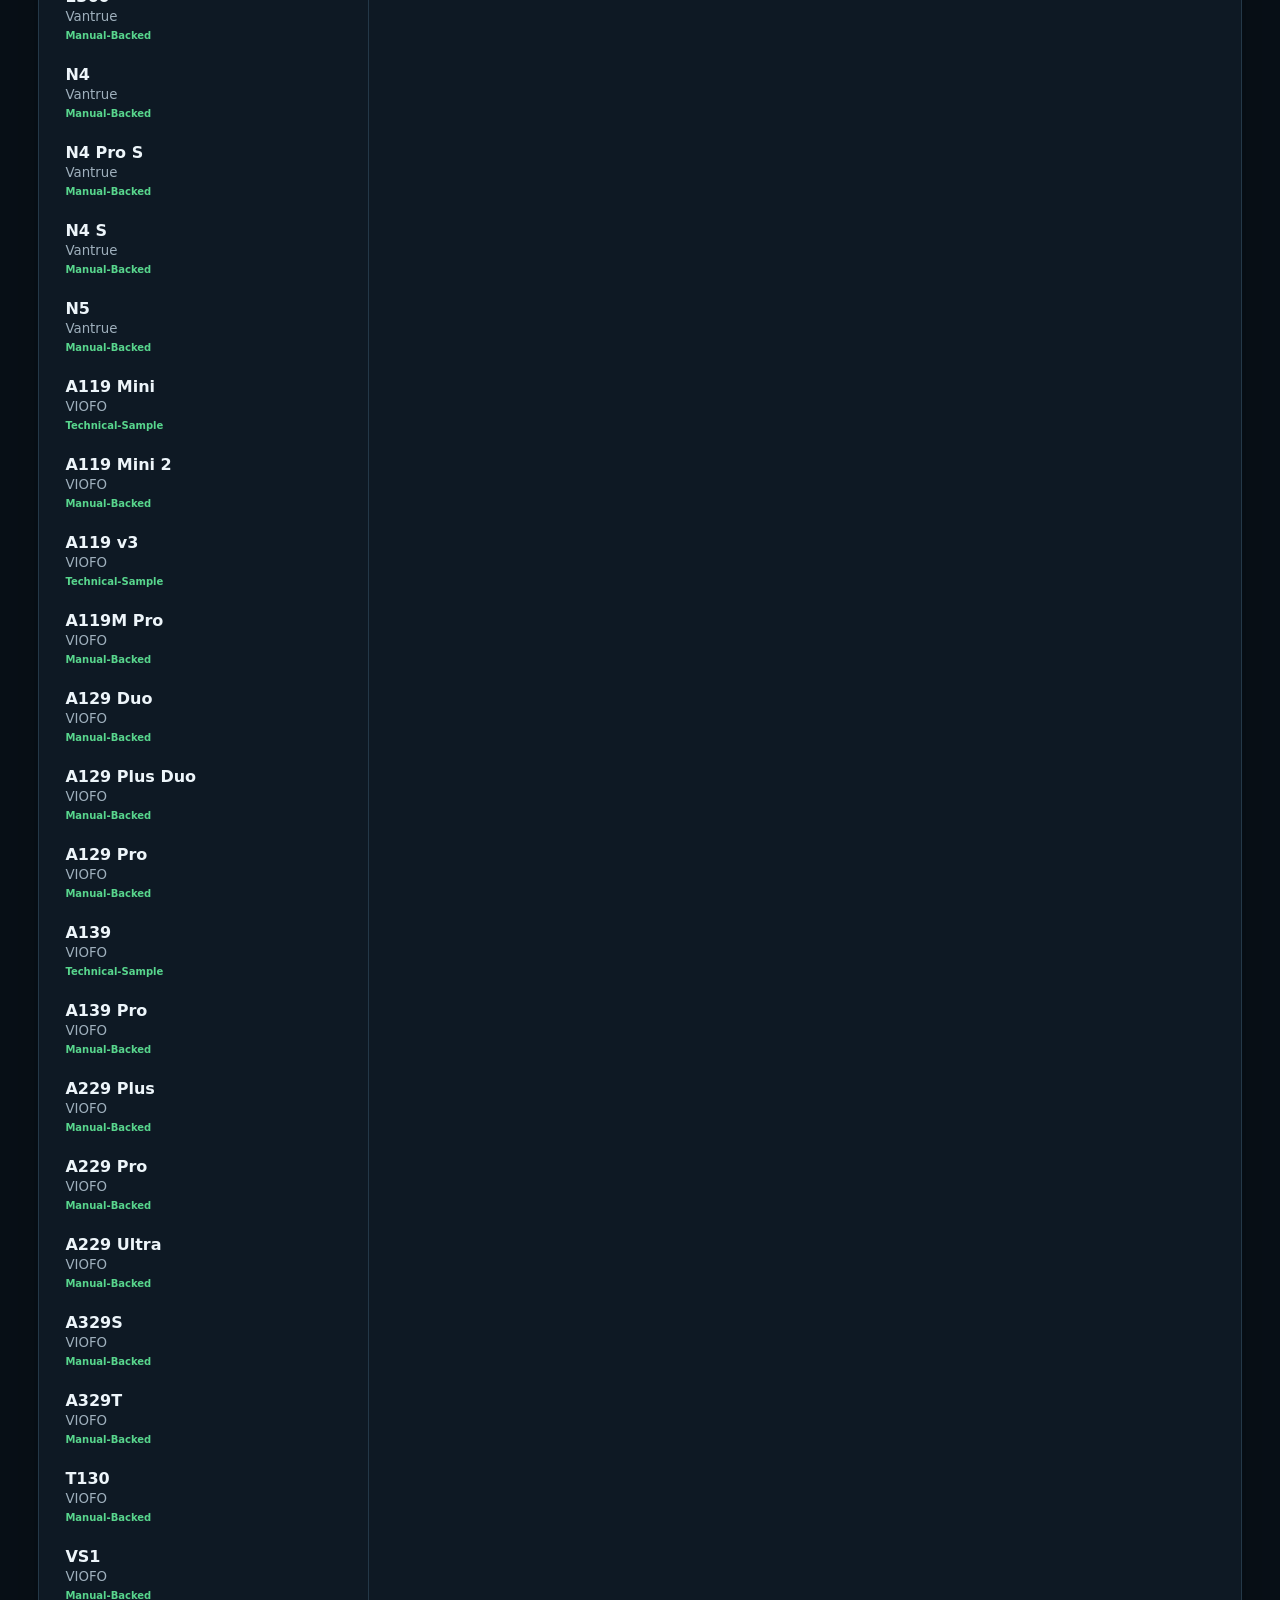
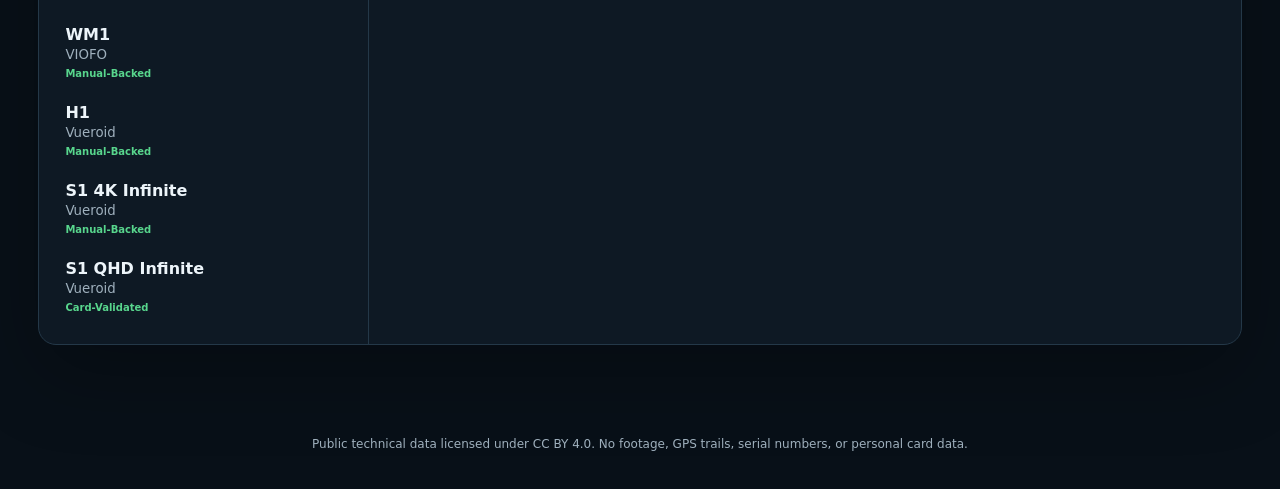
==== commit 119a7e59: "Organize measured video comparisons Add reviewed Elite 9 and U3000 Pro card evidence, manufacturer a" ====
--- a/docs/index.html
+++ b/docs/index.html
@@ -70,13 +70,15 @@
     <section class="quality-explorer" aria-labelledby="quality-explorer-title">
       <div class="explorer-heading">
         <p class="eyebrow">MEASURED DRIVING VIDEO</p>
-        <h2 id="quality-explorer-title">Compare video quality</h2>
-        <p>Filter measured driving clips by channel, resolution, and frame rate. Results are ordered by the upper end of the observed bitrate range. Parking samples are excluded because their encoding is not comparable to normal driving recording.</p>
+        <h2 id="quality-explorer-title">Compare measured video</h2>
+        <p>Filter real driving samples, then order them by observed bitrate or by brand. Parking samples are excluded because their encoding is not comparable to normal driving recording.</p>
       </div>
       <div class="quality-controls">
+        <label>Manufacturer<select id="quality-brand"><option value="">All manufacturers</option></select></label>
         <label>Camera position<select id="quality-channel"></select></label>
         <label>Resolution<select id="quality-resolution"><option value="">Any resolution</option></select></label>
         <label>Frame rate<select id="quality-fps"><option value="">Any frame rate</option></select></label>
+        <label>Sort order<select id="quality-sort"><option value="bitrate_desc">Highest observed bitrate</option><option value="bitrate_asc">Lowest observed bitrate</option><option value="brand">Brand and model</option></select></label>
         <label>Additional camera<select id="quality-companion-channel"></select></label>
         <label>Required resolution<select id="quality-companion-resolution" disabled><option value="">Any resolution</option></select></label>
         <label>Required frame rate<select id="quality-companion-fps" disabled><option value="">Any frame rate</option></select></label>
@@ -84,7 +86,7 @@
       <p id="quality-result-count" class="result-count" aria-live="polite"></p>
       <div class="quality-legend"><span>Camera</span><span>Resolution / FPS</span><span>Measured bitrate</span><span>Recorded configuration</span></div>
       <div id="quality-results" class="quality-results"></div>
-      <p class="quality-note">Bitrate is an observed range from a specific card and configuration, not a universal manufacturer specification. The data does not label a row as “high” or “maximum” unless that setting is captured. Additional-camera filters use only samples with the same recorded configuration.</p>
+      <p class="quality-note">A bitrate rank compares only the rows visible under the current filters. Bitrate is an observed range from a specific card and configuration—not a universal manufacturer specification or a complete image-quality score. Additional-camera filters use only samples with the same recorded configuration.</p>
     </section>
 
     <section class="browser" aria-label="Camera technical reference">
--- a/docs/assets/styles.css
+++ b/docs/assets/styles.css
@@ -54,8 +54,8 @@
 .quality-explorer { margin: 0 0 32px; padding: clamp(22px, 3vw, 36px); border: 1px solid var(--line); border-radius: 18px; background: linear-gradient(135deg, rgba(19,34,48,.96), rgba(10,22,32,.96)); }
 .explorer-heading h2 { margin: 6px 0 8px; font-size: clamp(28px, 4vw, 42px); letter-spacing: -.035em; }
 .explorer-heading p:not(.eyebrow) { max-width: 780px; margin: 0; color: var(--muted); line-height: 1.55; }
-.quality-controls { display: grid; grid-template-columns: repeat(3, minmax(0, 1fr)); gap: 12px; margin-top: 22px; }
-.quality-controls label:nth-child(n + 4) { padding-top: 12px; border-top: 1px solid var(--line); }
+.quality-controls { display: grid; grid-template-columns: repeat(4, minmax(0, 1fr)); gap: 12px; margin-top: 22px; }
+.quality-controls label:nth-child(n + 5) { padding-top: 12px; border-top: 1px solid var(--line); }
 .quality-controls label { color: var(--muted); font-size: 12px; font-weight: 700; }
 .quality-controls select { margin-top: 6px; }
 .quality-legend, .quality-result { display: grid; grid-template-columns: minmax(210px, 1.4fr) minmax(110px, .6fr) minmax(160px, .85fr) minmax(180px, 1.15fr); gap: 16px; align-items: center; }
@@ -64,6 +64,7 @@
 .quality-result { width: 100%; padding: 14px; border: 1px solid var(--line); border-radius: 11px; color: var(--text); text-align: left; cursor: pointer; background: rgba(8,19,28,.66); }
 .quality-result:hover { border-color: var(--accent); background: #132b3c; }
 .quality-camera strong, .quality-camera small, .quality-spec small { display: block; }
+.quality-rank { float: right; margin-left: 8px; color: var(--accent); font-size: 12px; font-variant-numeric: tabular-nums; font-weight: 800; }
 .quality-camera small, .quality-spec small, .quality-companions { margin-top: 4px; color: var(--muted); font-size: 12px; line-height: 1.35; }
 .quality-companions strong, .quality-companions small, .quality-setting { display: block; }
 .quality-companions strong { color: #d7f2ff; font-size: 12px; }
@@ -139,6 +140,8 @@
   .catalog-panel { max-height: 430px; border-right: 0; border-bottom: 1px solid var(--line); }
   nav a:not(:first-child) { display: none; }
   .quality-legend { display: none; }
+  .quality-controls { grid-template-columns: repeat(2, minmax(0, 1fr)); }
+  .quality-controls label:nth-child(n + 3) { padding-top: 12px; border-top: 1px solid var(--line); }
   .quality-result { grid-template-columns: 1fr 1fr; }
   .quality-companions { grid-column: 1 / -1; }
   .bitrate-chart-row { grid-template-columns: 1fr 1fr; }
@@ -150,6 +153,7 @@
   .stats { grid-template-columns: 1fr; }
   .filters { grid-template-columns: 1fr; }
   .quality-controls, .quality-result { grid-template-columns: 1fr; }
+  .quality-controls label:nth-child(n + 2) { padding-top: 12px; border-top: 1px solid var(--line); }
   .quality-companions { grid-column: auto; }
   .bitrate-chart-row { grid-template-columns: 1fr; }
   .chart-configuration { grid-column: auto; }
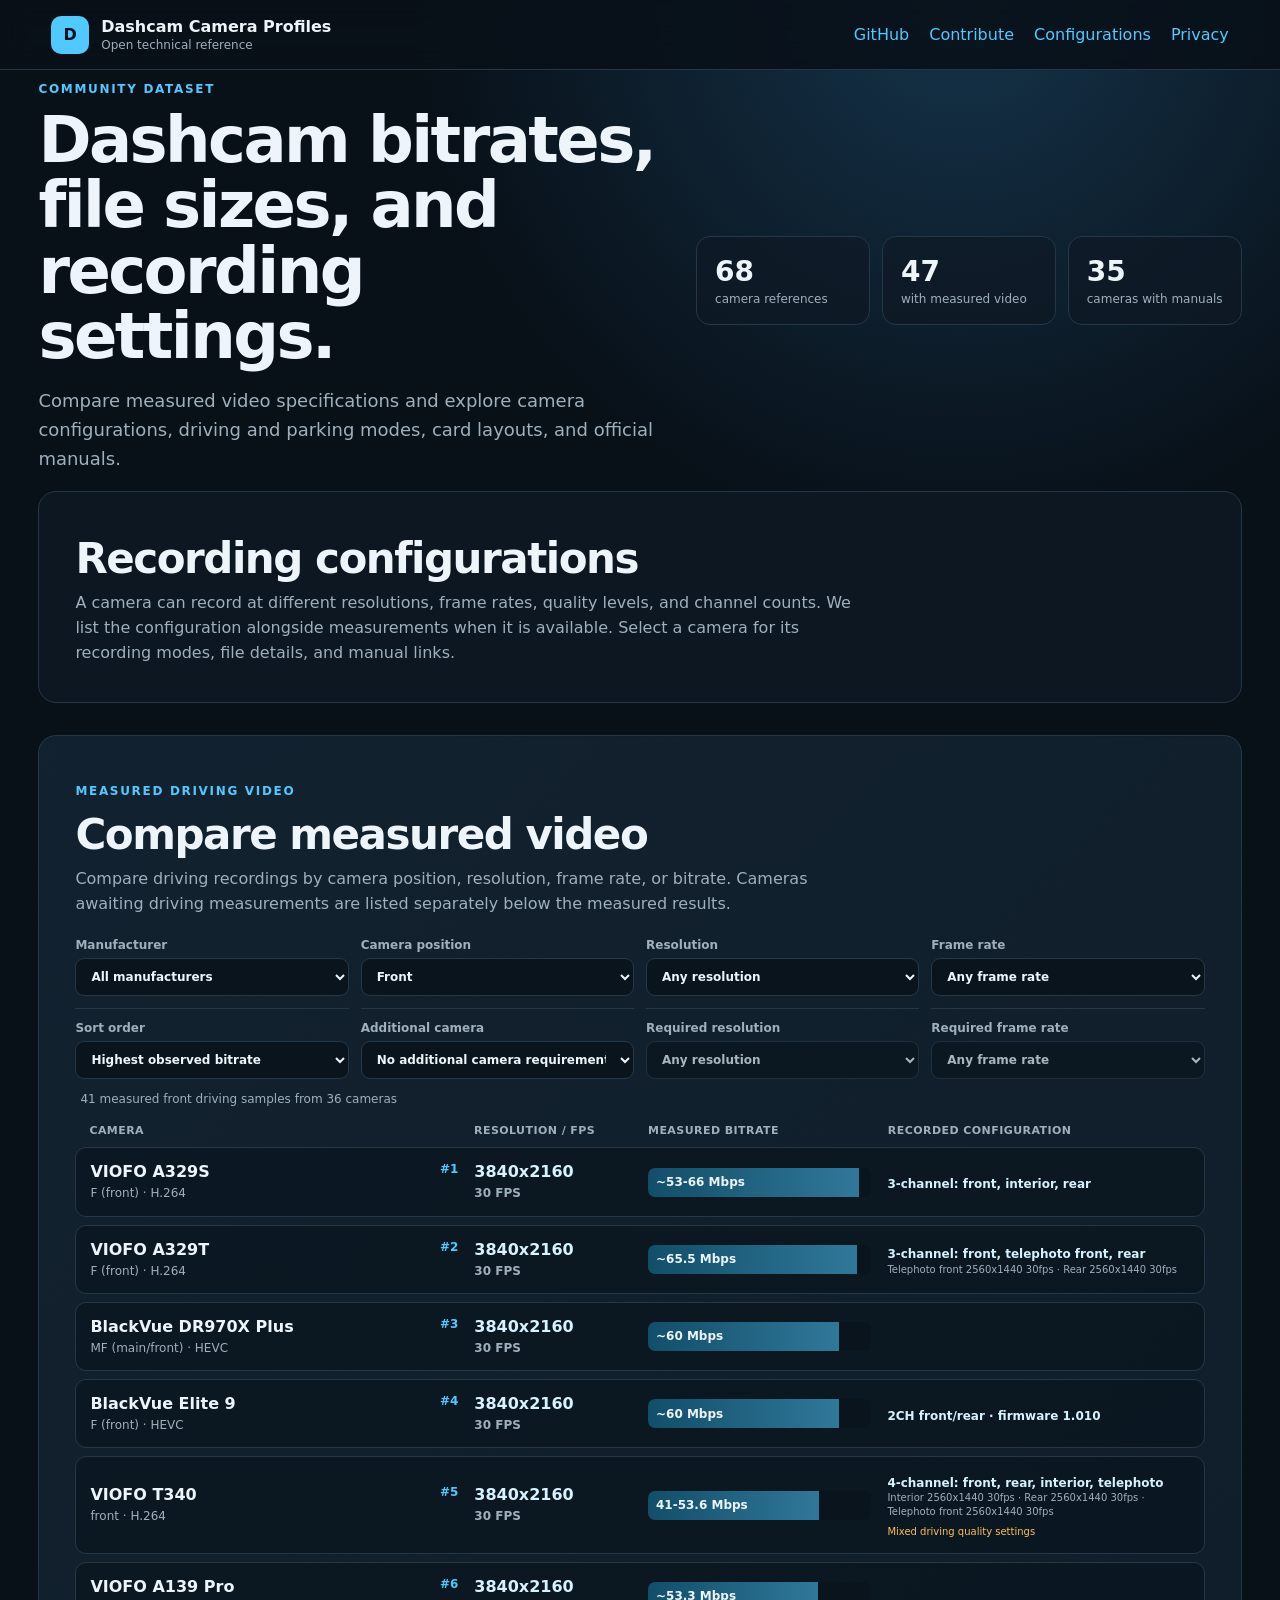
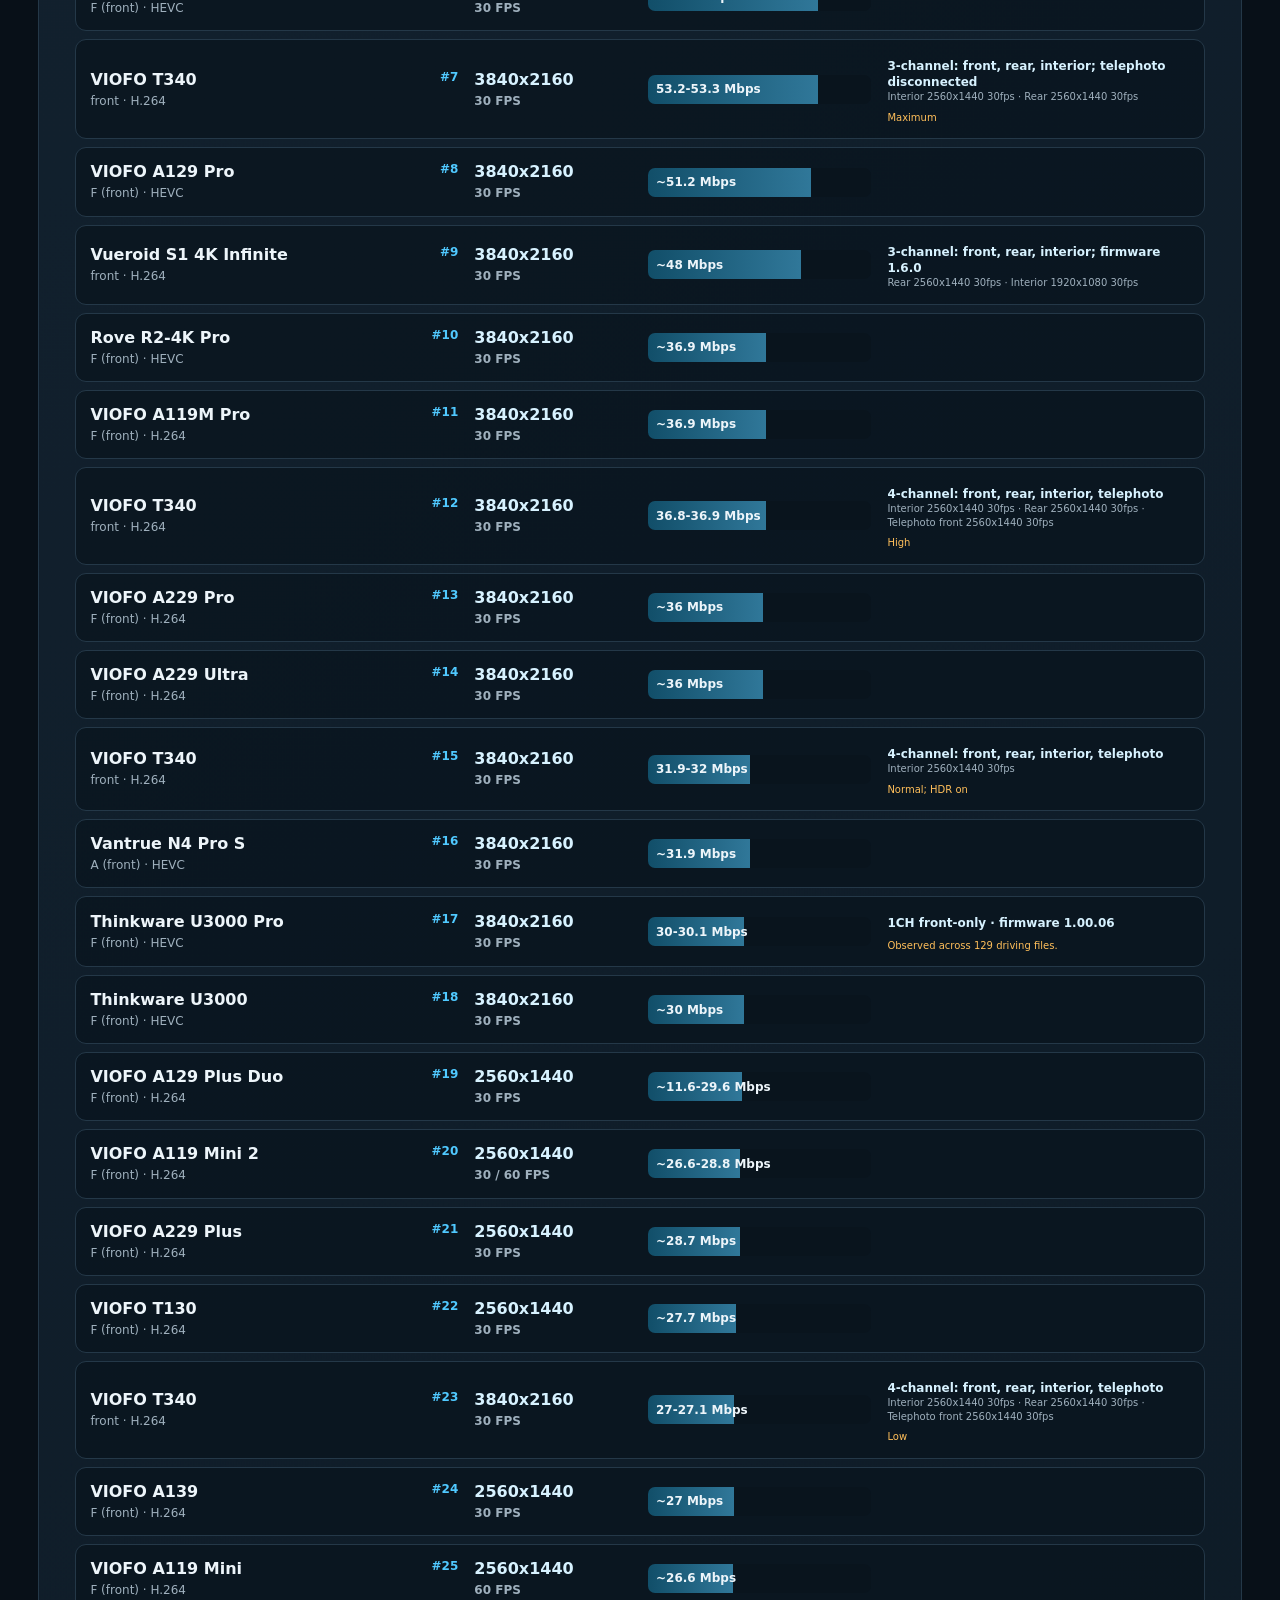
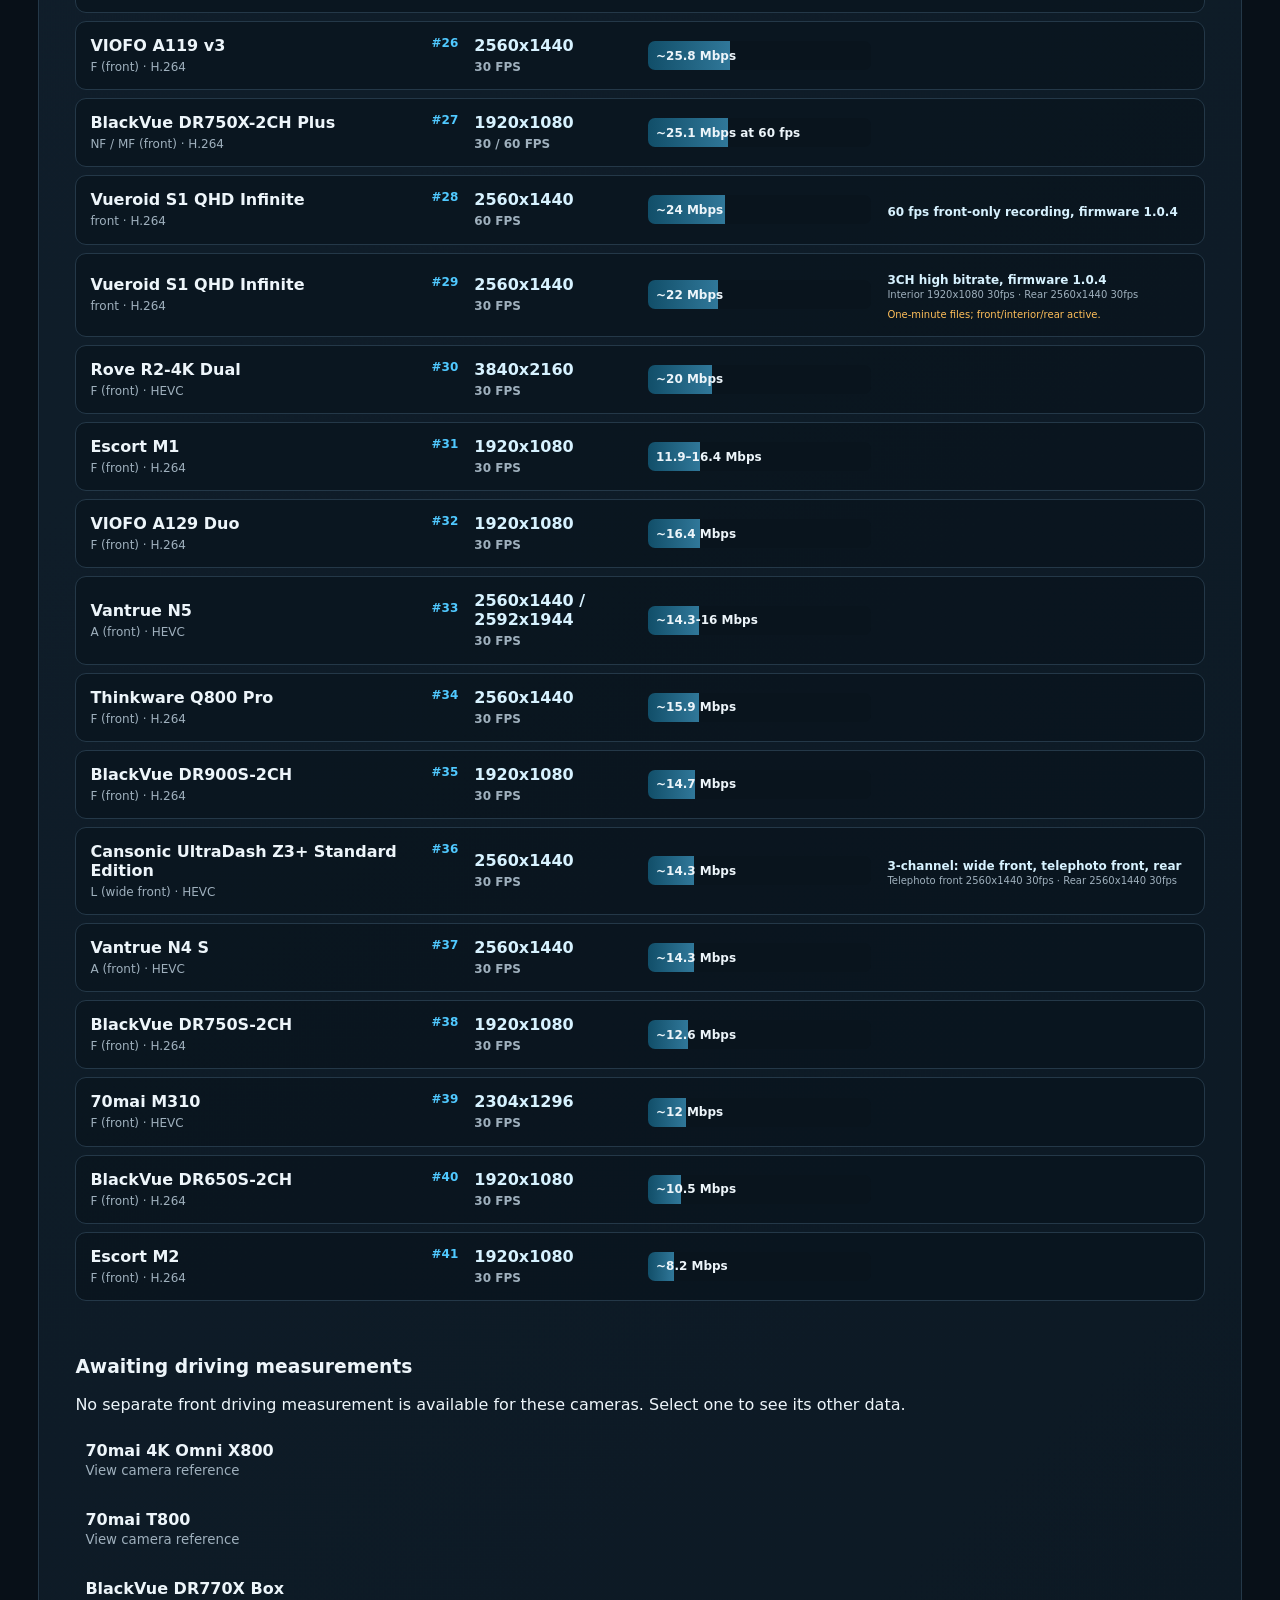
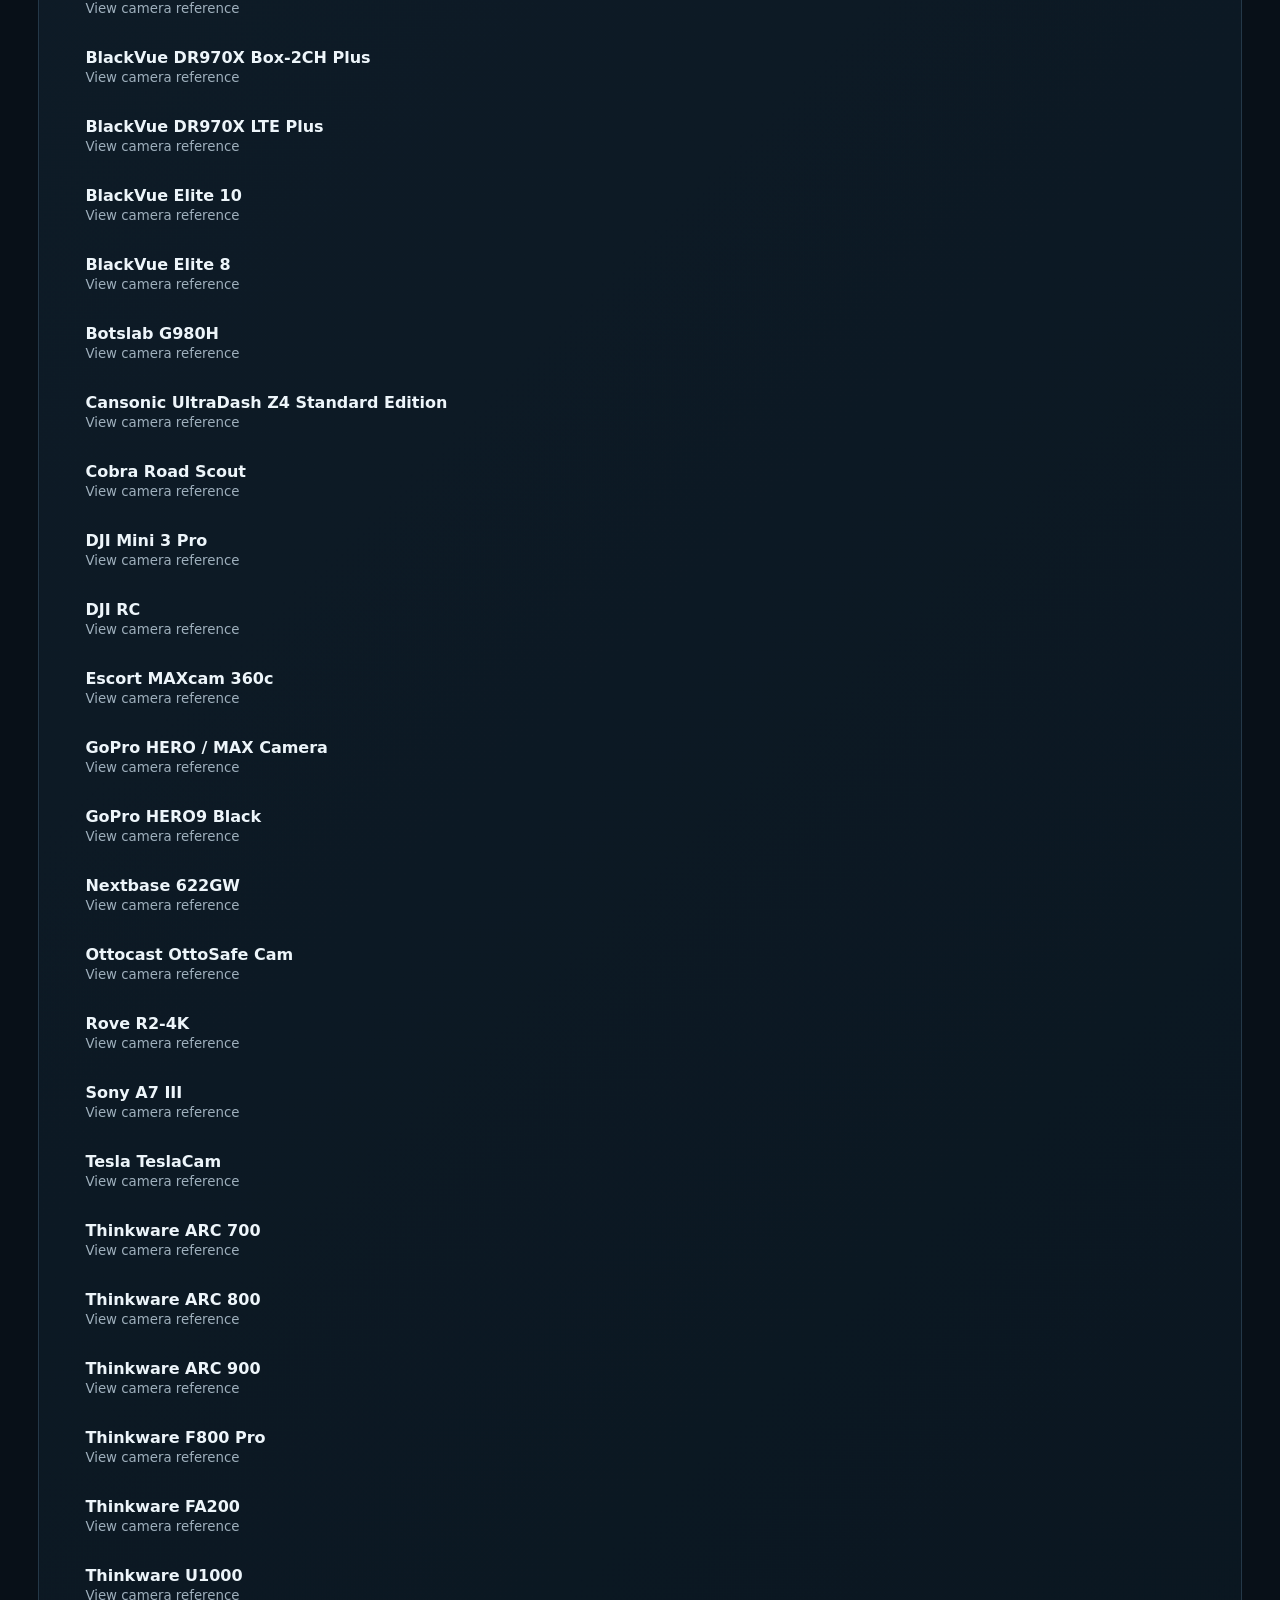
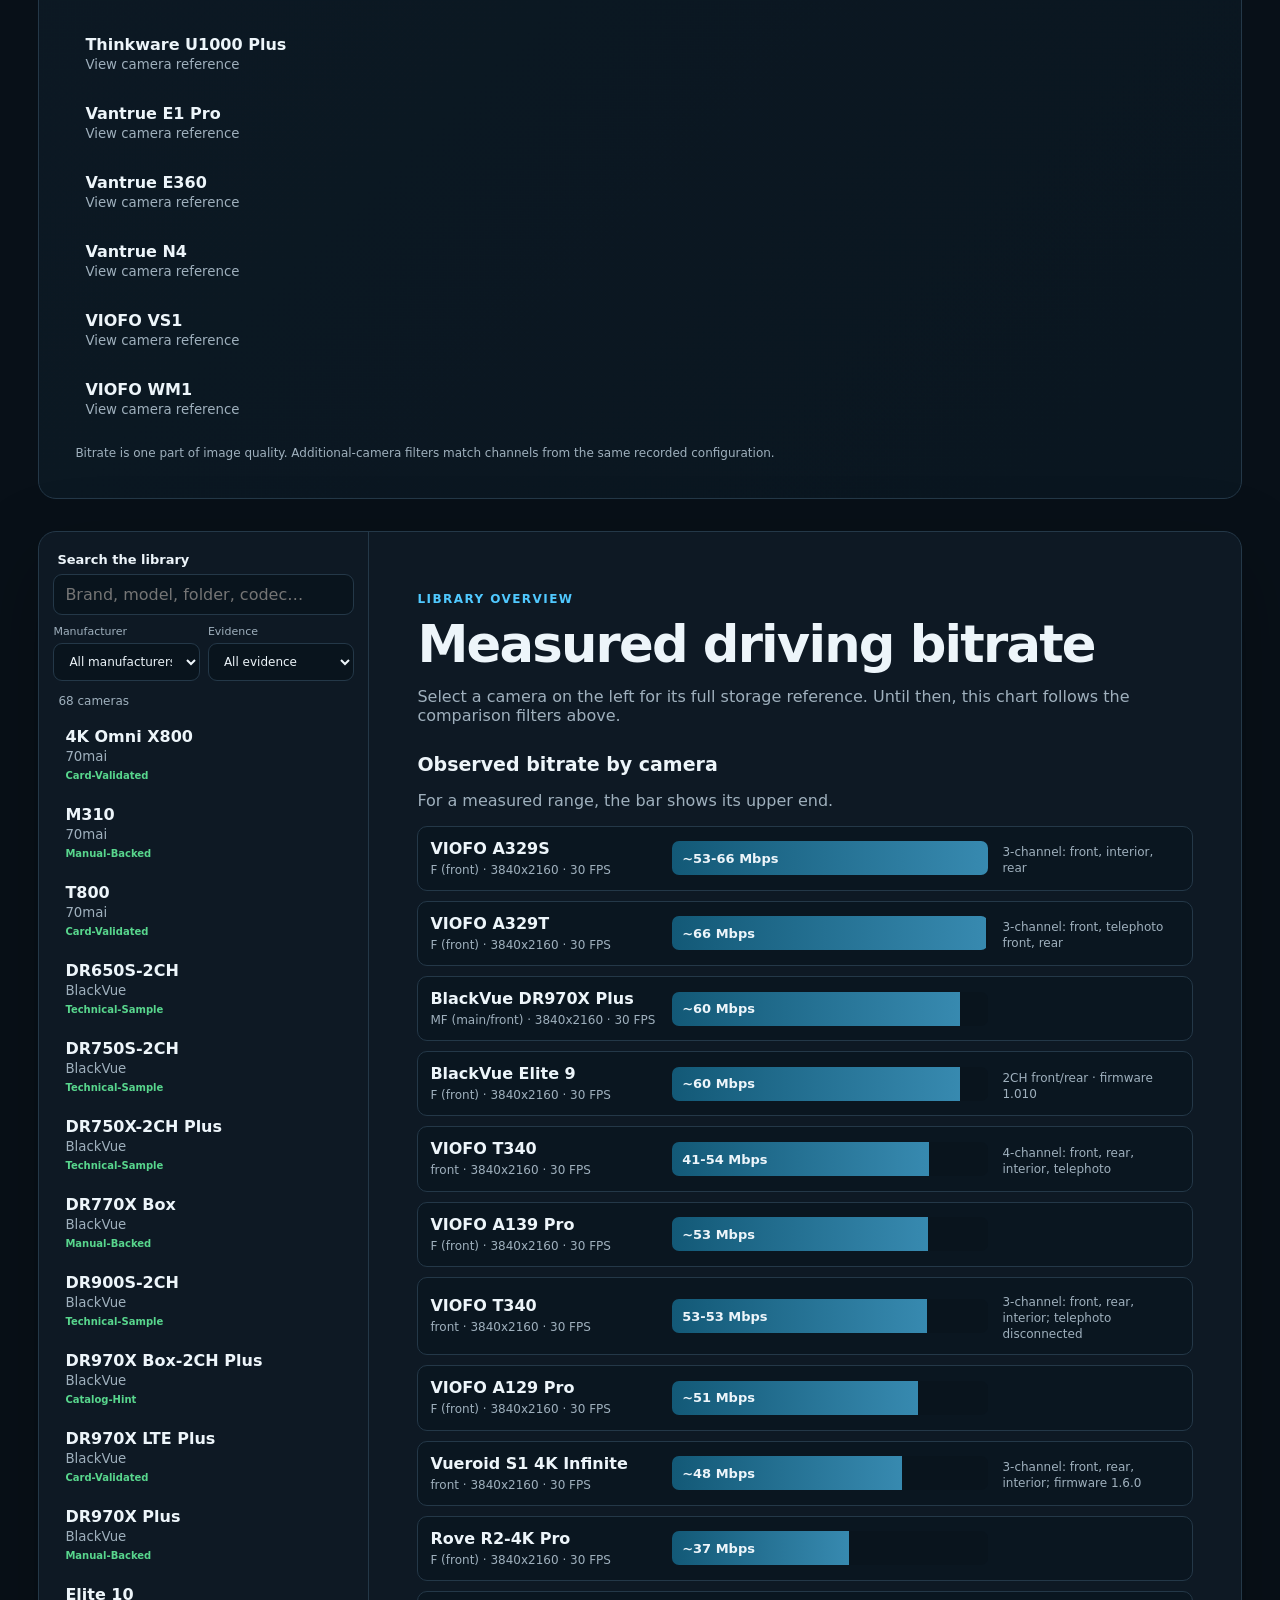
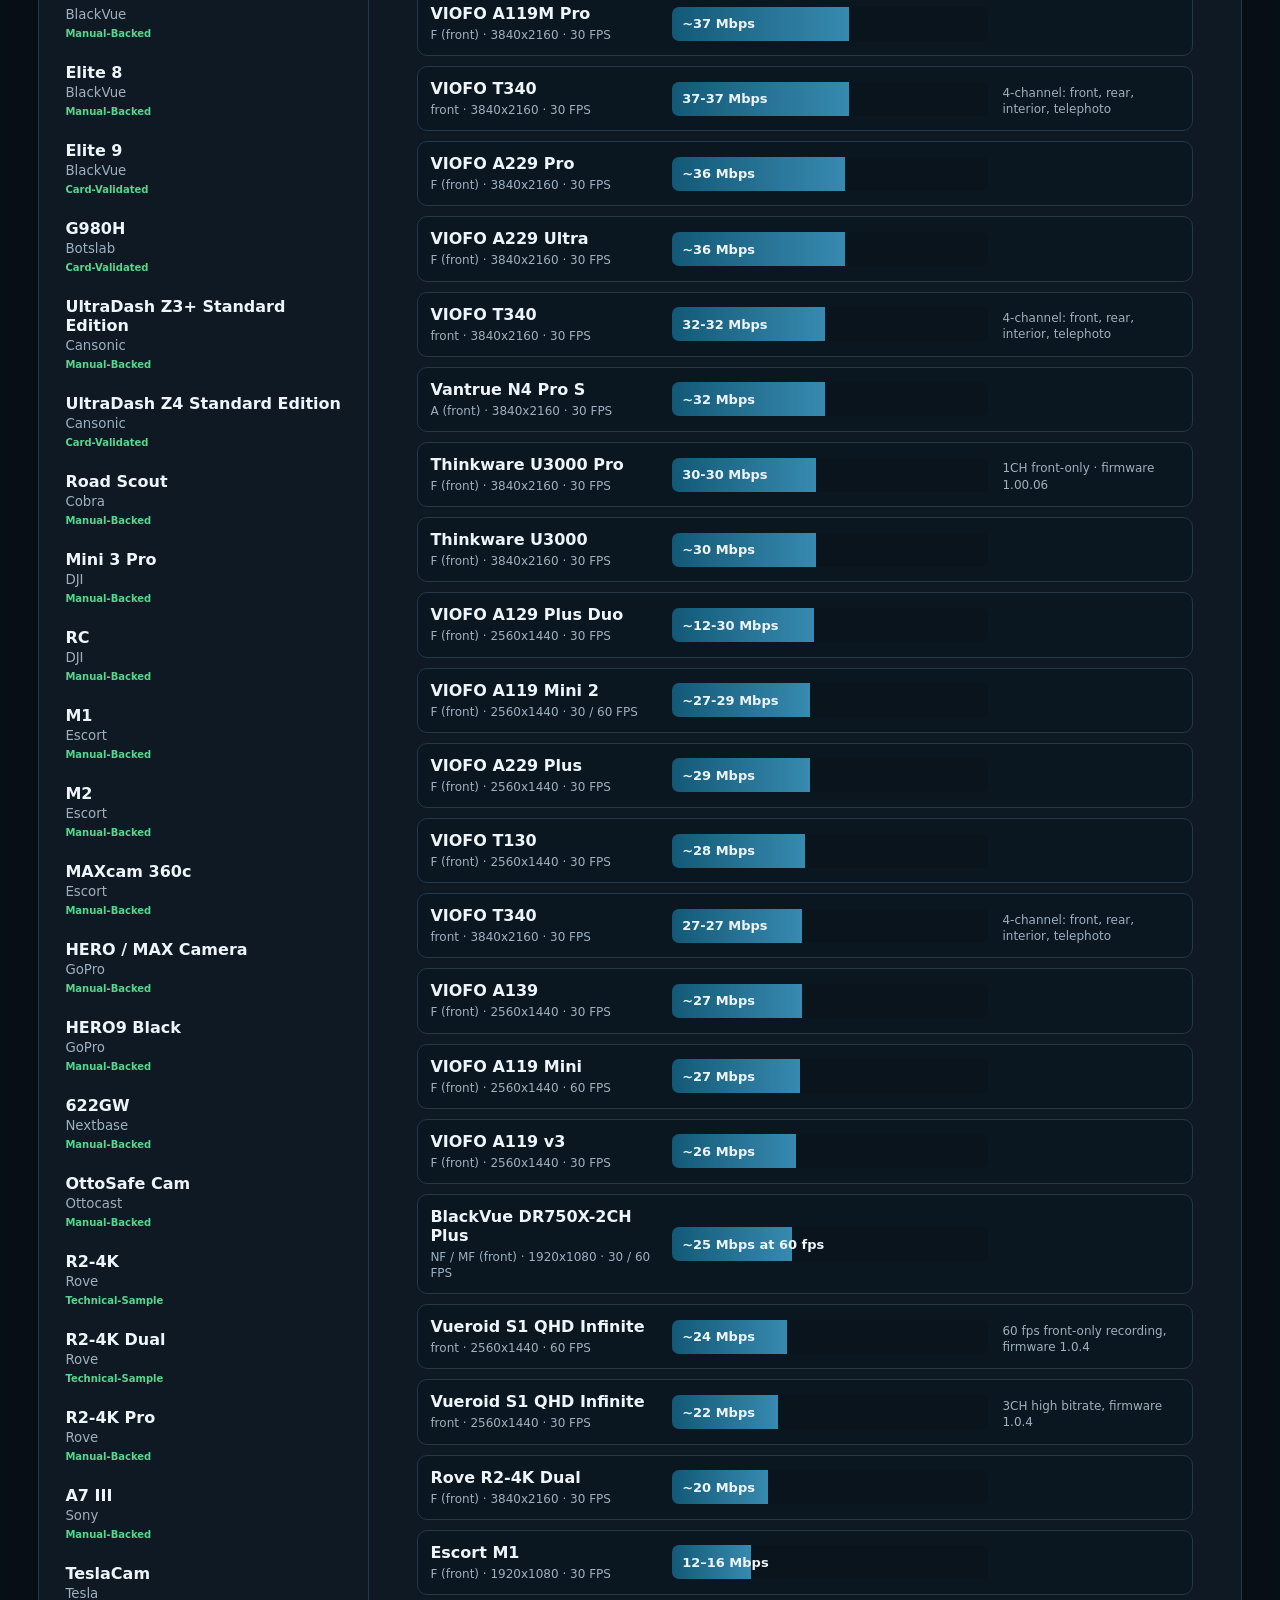
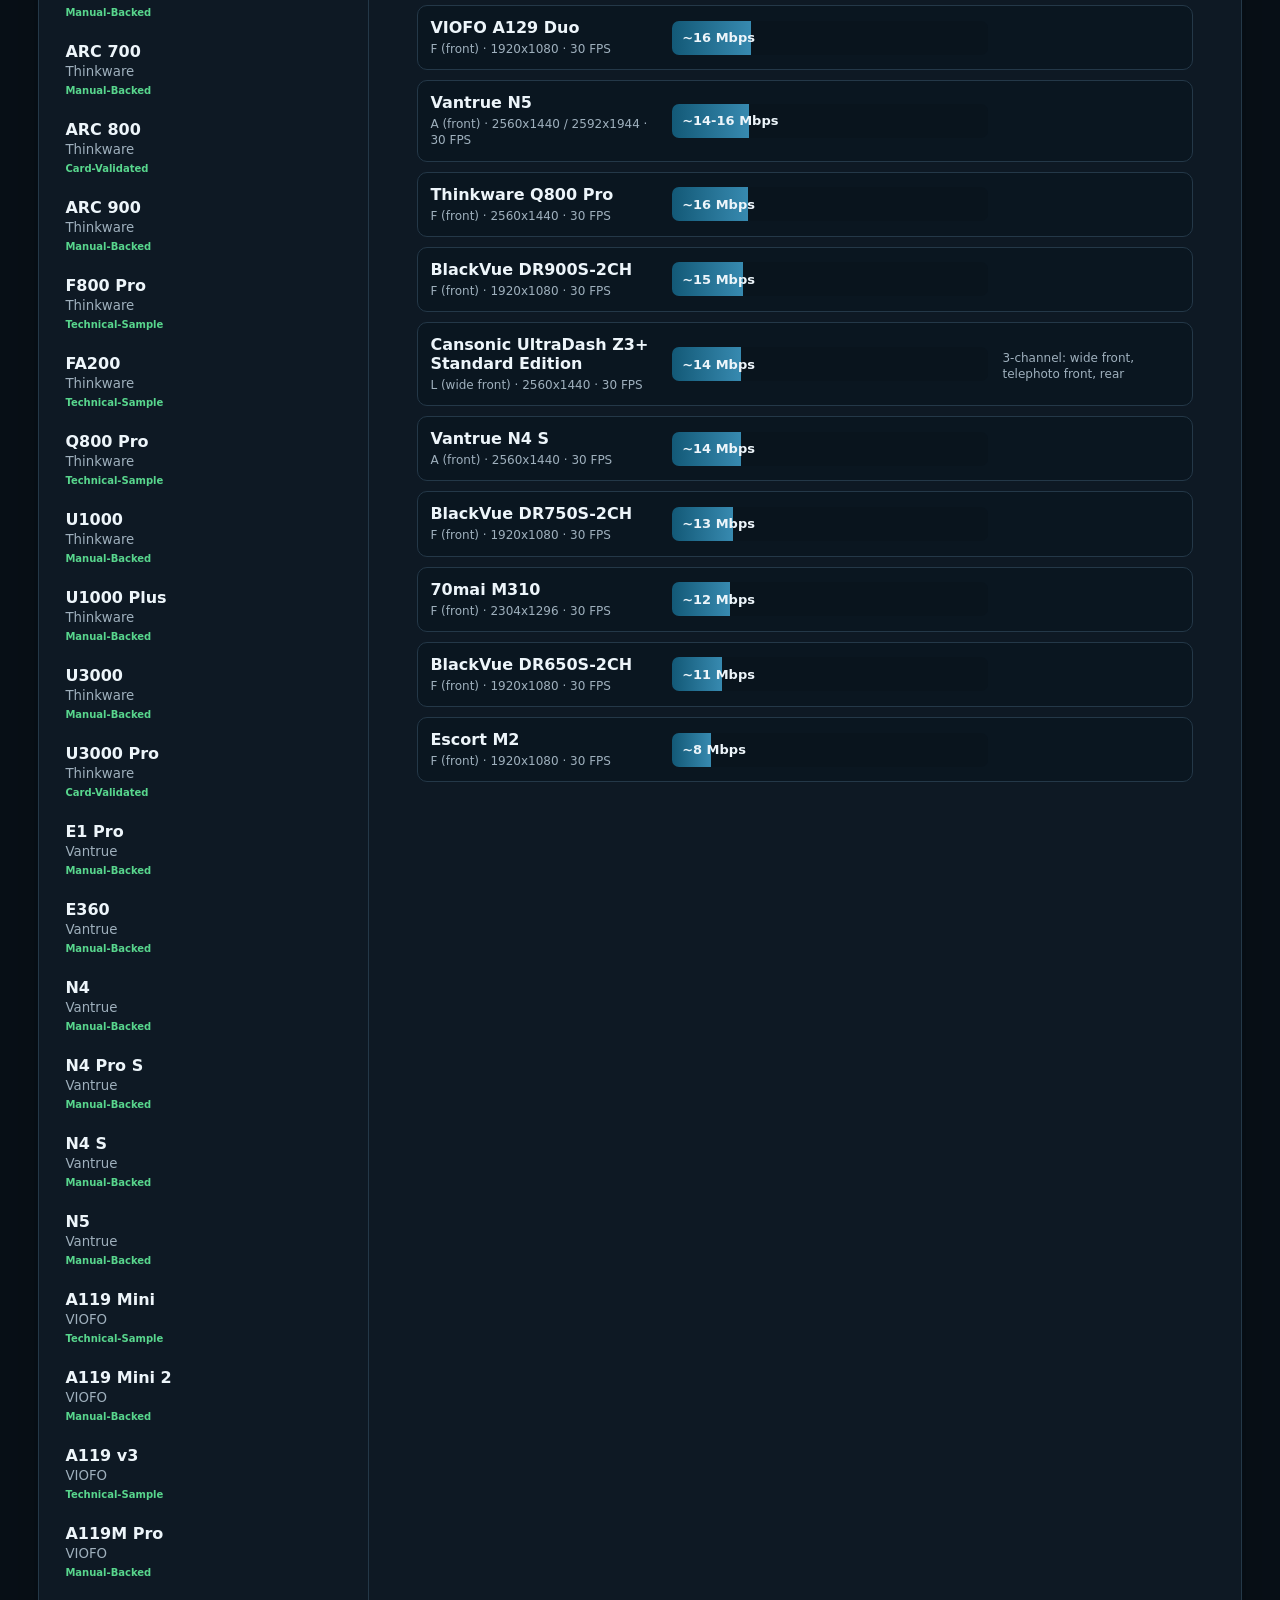
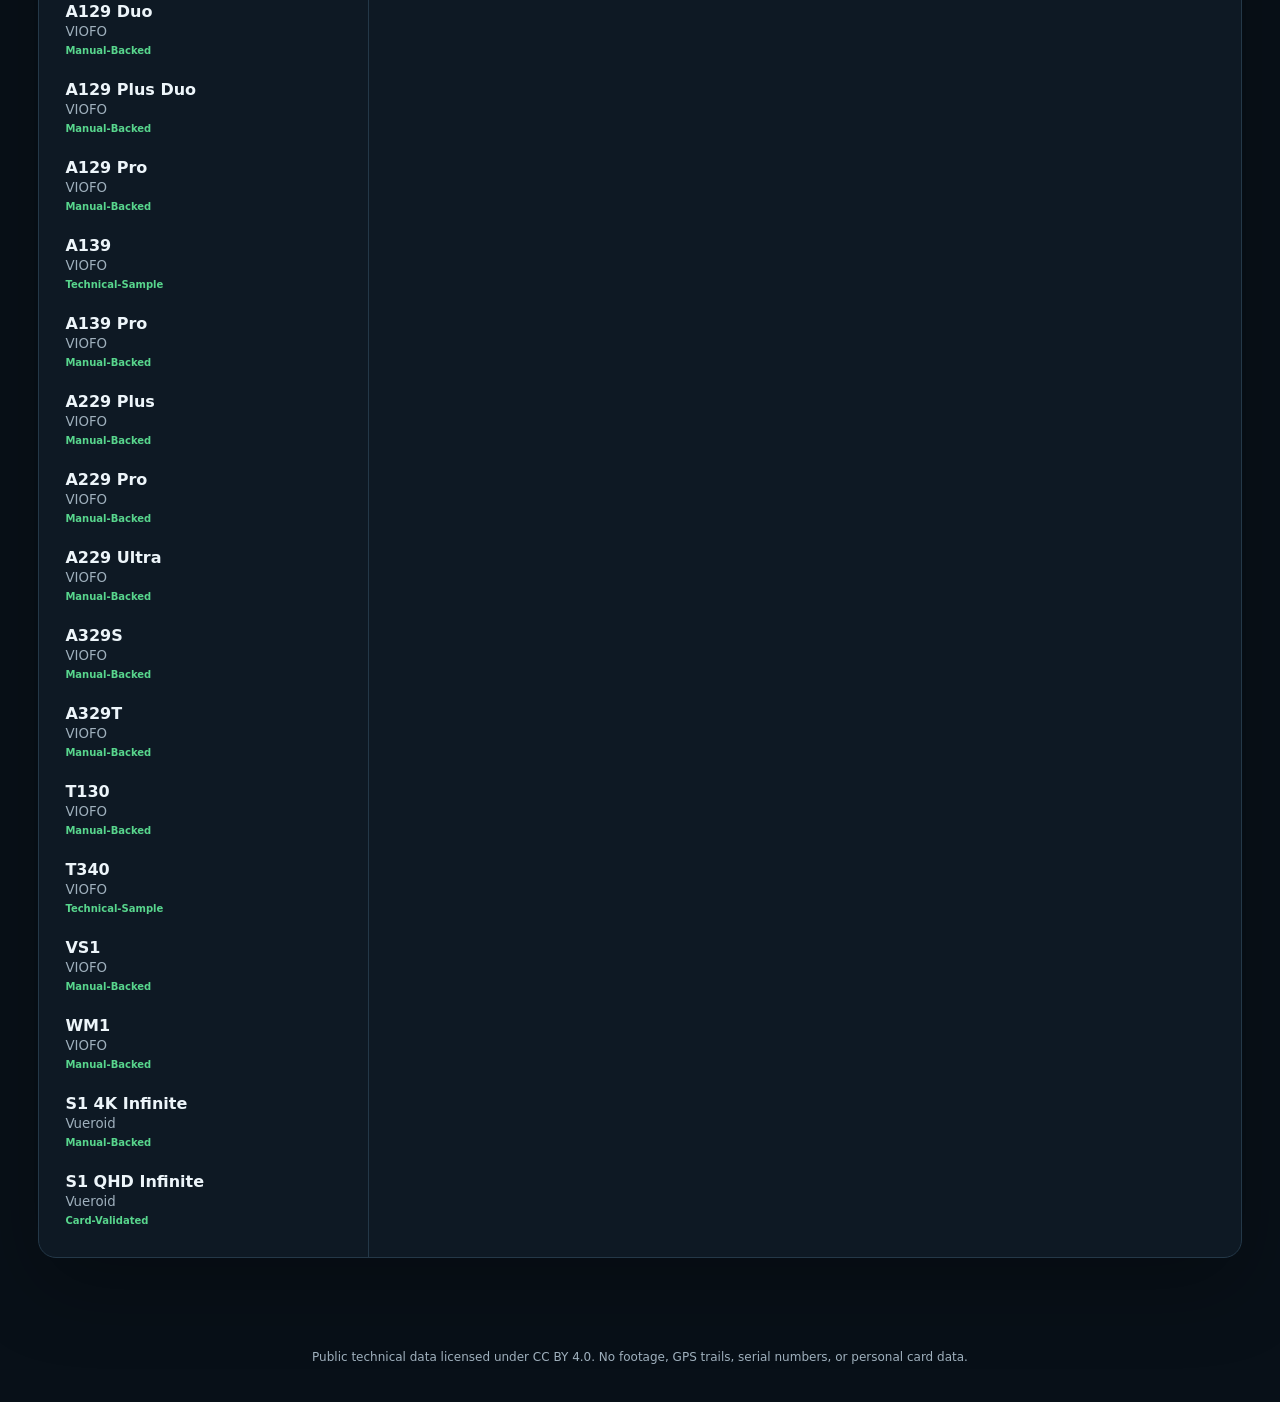
==== commit e8b7e328: "Clarify camera reference, complete comparison coverage and fix detail links" ====
--- a/docs/index.html
+++ b/docs/index.html
@@ -5,8 +5,8 @@
   <meta name="viewport" content="width=device-width, initial-scale=1">
   <meta name="description" content="Community-maintained technical reference for dashcam folders, filenames, recording modes, resolutions, bitrates, and manuals.">
   <title>Dashcam Camera Profiles</title>
-  <link rel="stylesheet" href="assets/styles.css">
-  <script src="assets/app.js" defer></script>
+  <link rel="stylesheet" href="assets/styles.css?v=20261008">
+  <script src="assets/app.js?v=20261008" defer></script>
 </head>
 <body>
   <header class="site-header">
@@ -17,7 +17,7 @@
     <nav aria-label="Project links">
       <a href="https://github.com/vortexopenclaw/dashcam-camera-profiles">GitHub</a>
       <a href="https://github.com/vortexopenclaw/dashcam-camera-profiles/blob/main/CONTRIBUTING.md">Contribute</a>
-      <a href="#methodology">Methodology</a>
+      <a href="#methodology">Configurations</a>
       <a href="privacy.md">Privacy</a>
     </nav>
   </header>
@@ -26,52 +26,28 @@
     <section class="hero">
       <div>
         <p class="eyebrow">COMMUNITY DATASET</p>
-        <h1>How dashcams write footage.</h1>
-        <p class="hero-copy">Search real card layouts, filename conventions, driving and parking modes, measured video specifications, and official manuals. Unknown details stay unknown.</p>
+        <h1>Dashcam bitrates, file sizes, and recording settings.</h1>
+        <p class="hero-copy">Compare measured video specifications and explore camera configurations, driving and parking modes, card layouts, and official manuals.</p>
       </div>
       <dl class="stats" aria-label="Repository coverage">
         <div><dt id="camera-count">…</dt><dd>camera references</dd></div>
         <div><dt id="measured-count">…</dt><dd>with measured video</dd></div>
-        <div><dt id="manual-count">…</dt><dd>with manual links</dd></div>
+        <div><dt id="manual-count">…</dt><dd>cameras with manuals</dd></div>
       </dl>
     </section>
 
     <section id="methodology" class="methodology" aria-labelledby="methodology-title">
       <div class="explorer-heading">
-        <p class="eyebrow">HOW TO READ THIS REFERENCE</p>
-        <h2 id="methodology-title">Every claim keeps its evidence boundary.</h2>
-        <p>Profiles combine sanitized card observations, official documentation, and measured technical samples. They preserve what each source establishes instead of filling gaps from a related product.</p>
+        <h2 id="methodology-title">Recording configurations</h2>
+        <p>A camera can record at different resolutions, frame rates, quality levels, and channel counts. We list the configuration alongside measurements when it is available. Select a camera for its recording modes, file details, and manual links.</p>
       </div>
-      <div class="methodology-grid">
-        <article class="method-card method-warning">
-          <h3>A product name is not a configuration</h3>
-          <p>Resolution, frame rate, HDR, quality mode, firmware, and which cameras were connected can change how a dashcam records. A measured row describes that captured setup only. It does not predict every setting or revision of the same model.</p>
-        </article>
-        <article class="method-card">
-          <h3>Card-validated</h3>
-          <p>A privacy-safe scan of a real card confirmed the listed storage behavior.</p>
-        </article>
-        <article class="method-card">
-          <h3>Manual-backed</h3>
-          <p>Official documentation supports the claim, but a real card has not confirmed it yet.</p>
-        </article>
-        <article class="method-card">
-          <h3>Technical sample</h3>
-          <p>A measured video fact is available, while the camera’s folder and filename behavior remains incomplete.</p>
-        </article>
-        <article class="method-card">
-          <h3>Catalog hint</h3>
-          <p>The model is identified, but this reference does not claim its storage layout or recording behavior.</p>
-        </article>
-      </div>
-      <p class="methodology-note">Evidence level is a scope label, not a product rating. Empty sections mean the project has not established that fact.</p>
     </section>
 
     <section class="quality-explorer" aria-labelledby="quality-explorer-title">
       <div class="explorer-heading">
         <p class="eyebrow">MEASURED DRIVING VIDEO</p>
         <h2 id="quality-explorer-title">Compare measured video</h2>
-        <p>Filter real driving samples, then order them by observed bitrate or by brand. Parking samples are excluded because their encoding is not comparable to normal driving recording.</p>
+        <p>Compare driving recordings by camera position, resolution, frame rate, or bitrate. Cameras awaiting driving measurements are listed separately below the measured results.</p>
       </div>
       <div class="quality-controls">
         <label>Manufacturer<select id="quality-brand"><option value="">All manufacturers</option></select></label>
@@ -86,7 +62,7 @@
       <p id="quality-result-count" class="result-count" aria-live="polite"></p>
       <div class="quality-legend"><span>Camera</span><span>Resolution / FPS</span><span>Measured bitrate</span><span>Recorded configuration</span></div>
       <div id="quality-results" class="quality-results"></div>
-      <p class="quality-note">A bitrate rank compares only the rows visible under the current filters. Bitrate is an observed range from a specific card and configuration—not a universal manufacturer specification or a complete image-quality score. Additional-camera filters use only samples with the same recorded configuration.</p>
+      <p class="quality-note">Bitrate is one part of image quality. Additional-camera filters match channels from the same recorded configuration.</p>
     </section>
 
     <section class="browser" aria-label="Camera technical reference">
--- a/docs/assets/styles.css
+++ b/docs/assets/styles.css
@@ -102,7 +102,7 @@
 .camera-button small { color: var(--muted); margin-top: 3px; }
 .camera-button .mini-badge { display: inline-block; margin-top: 6px; color: var(--green); font-size: 10px; font-weight: 700; }
 
-.camera-detail { min-width: 0; padding: clamp(24px, 4vw, 48px); overflow: auto; }
+.camera-detail { min-width: 0; padding: clamp(24px, 4vw, 48px); overflow: auto; scroll-margin-top: 110px; }
 .detail-kicker { color: var(--accent); font-size: 12px; font-weight: 800; letter-spacing: .12em; }
 .detail-title { margin: 7px 0 12px; font-size: clamp(32px, 4vw, 52px); letter-spacing: -.035em; }
 .badges, .coverage { display: flex; flex-wrap: wrap; gap: 8px; }
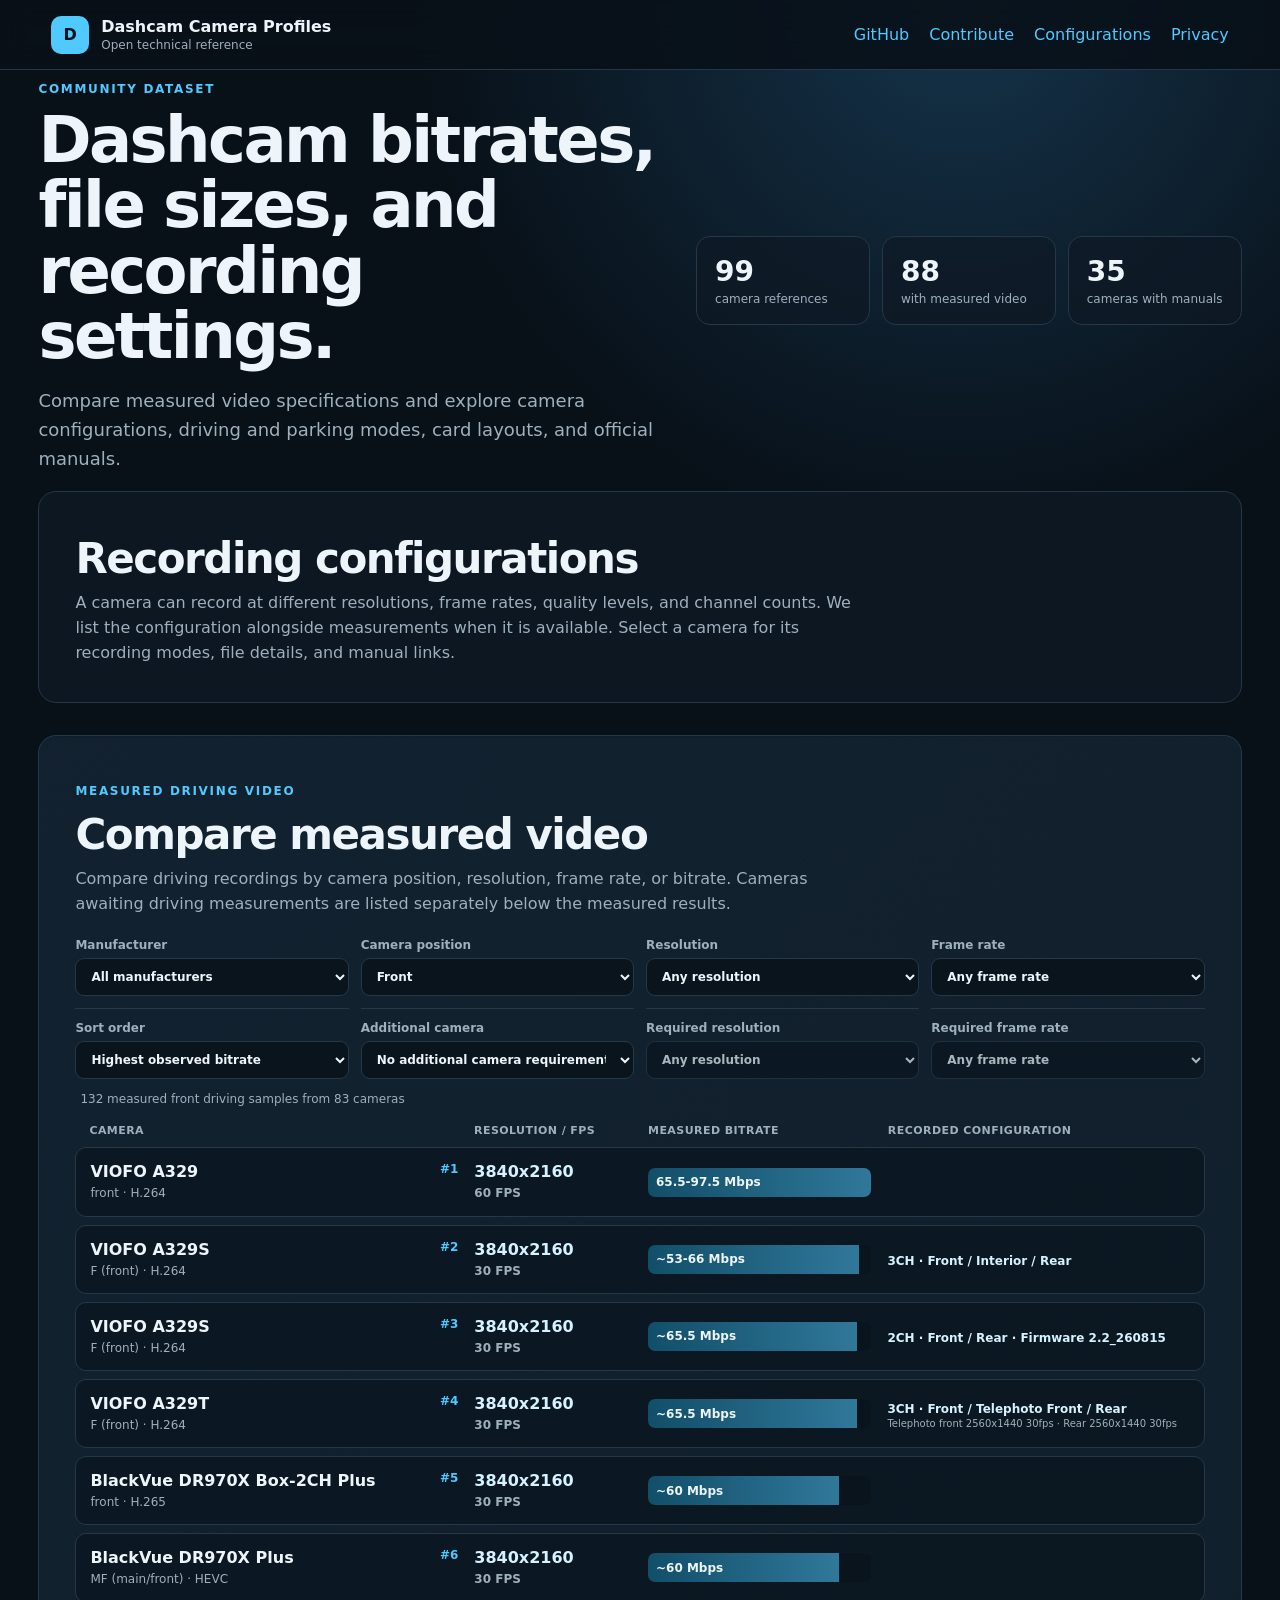
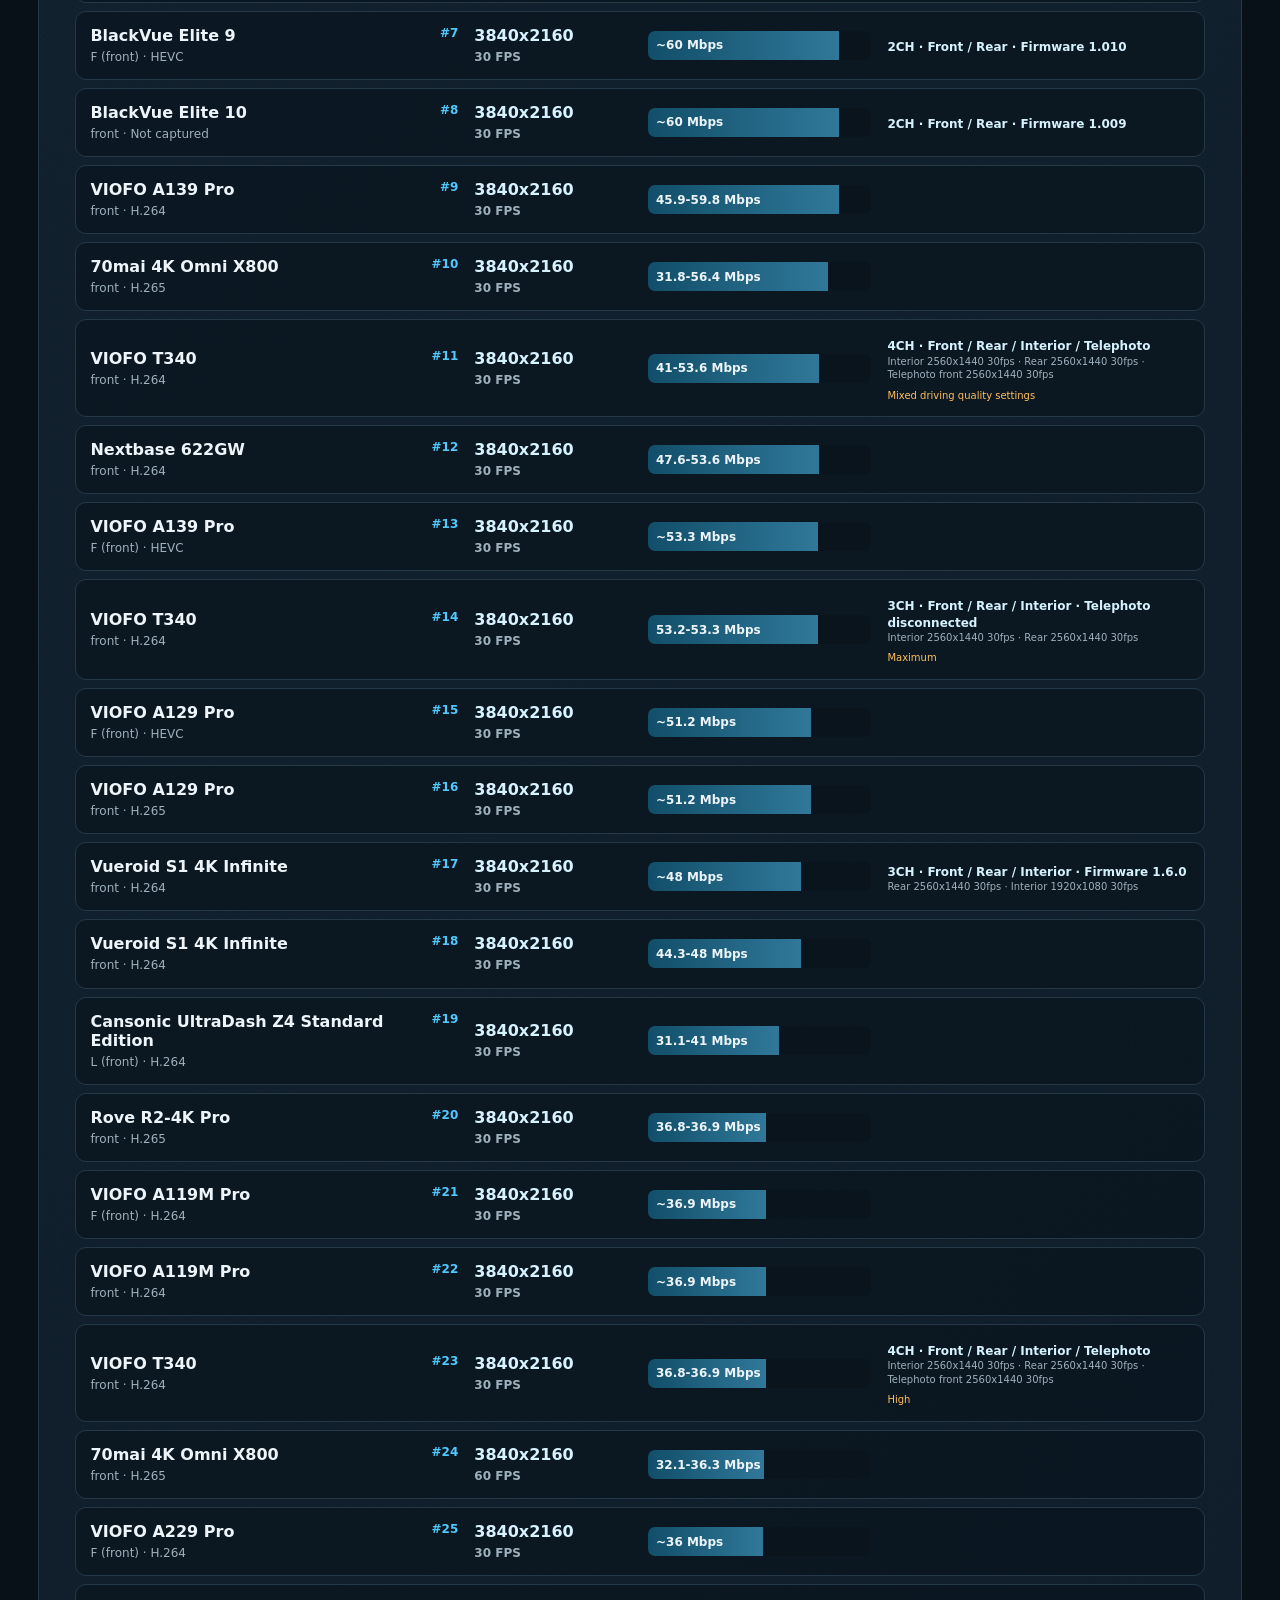
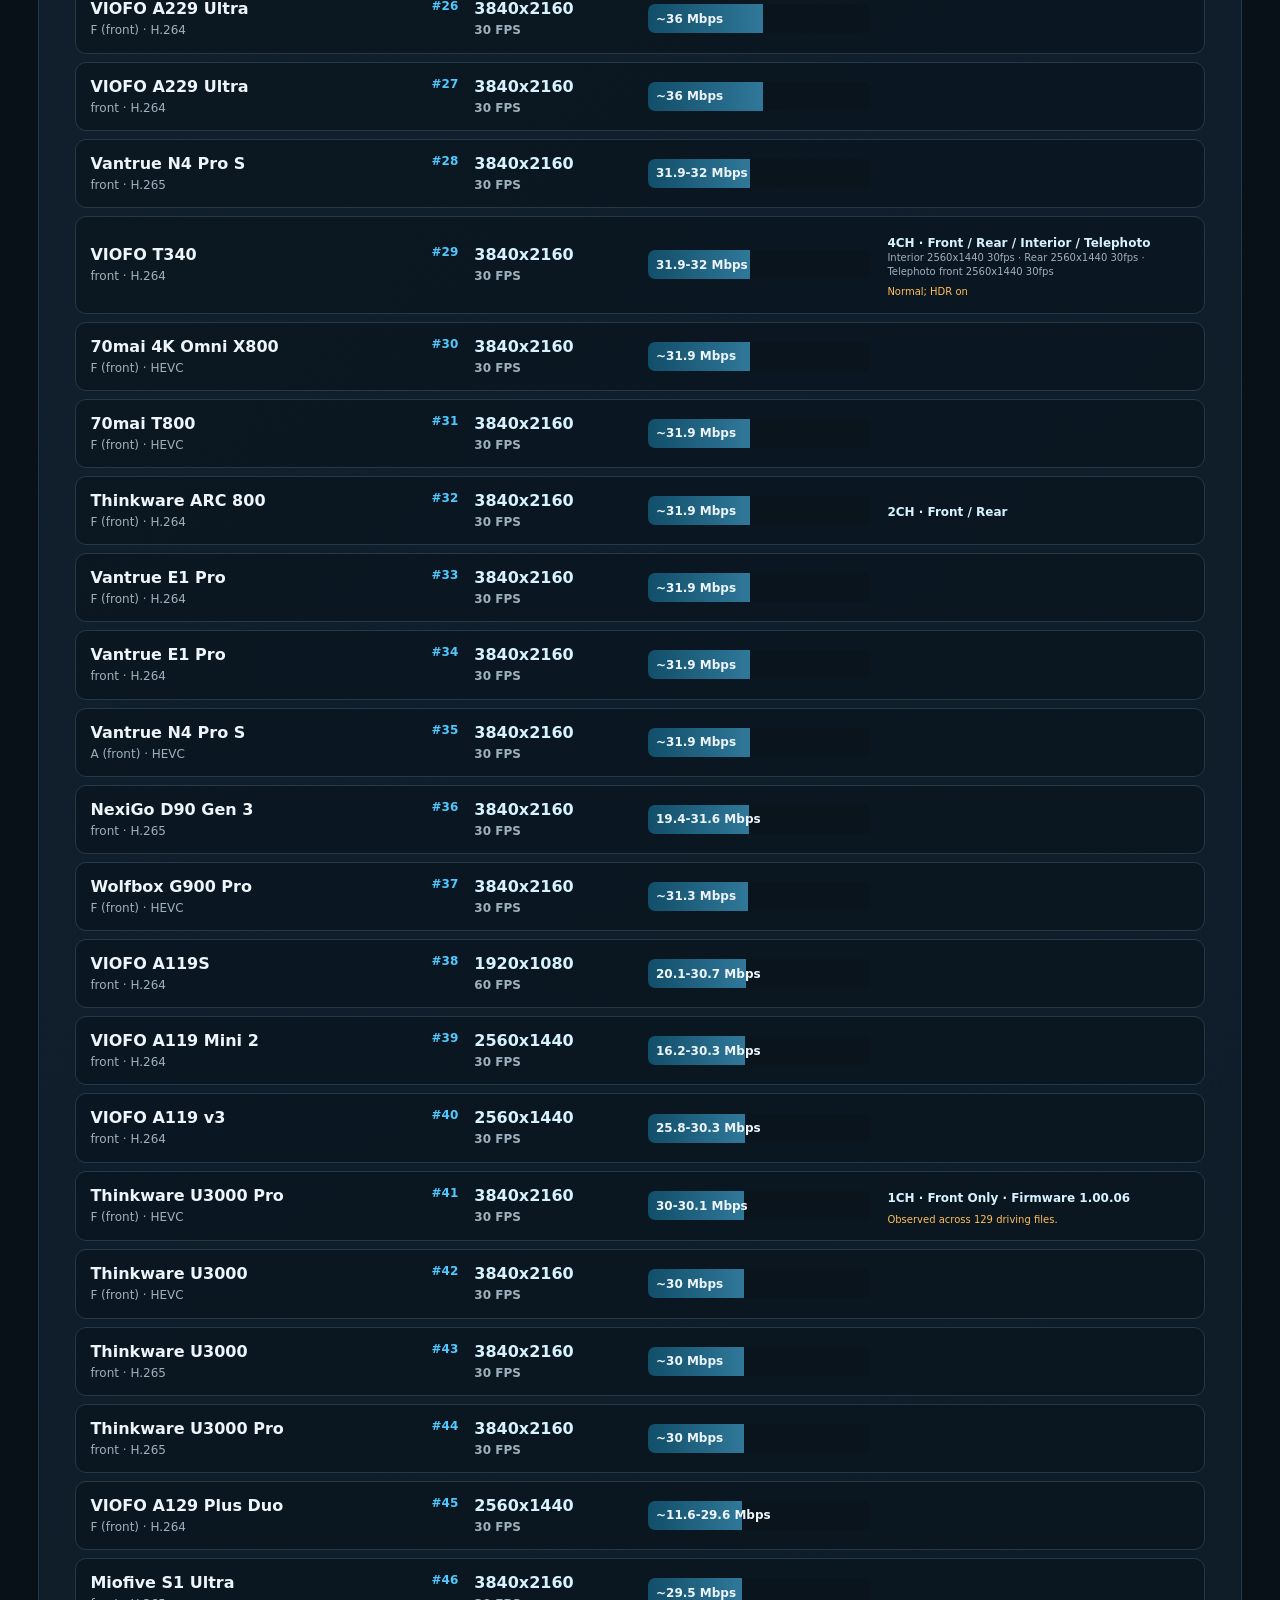
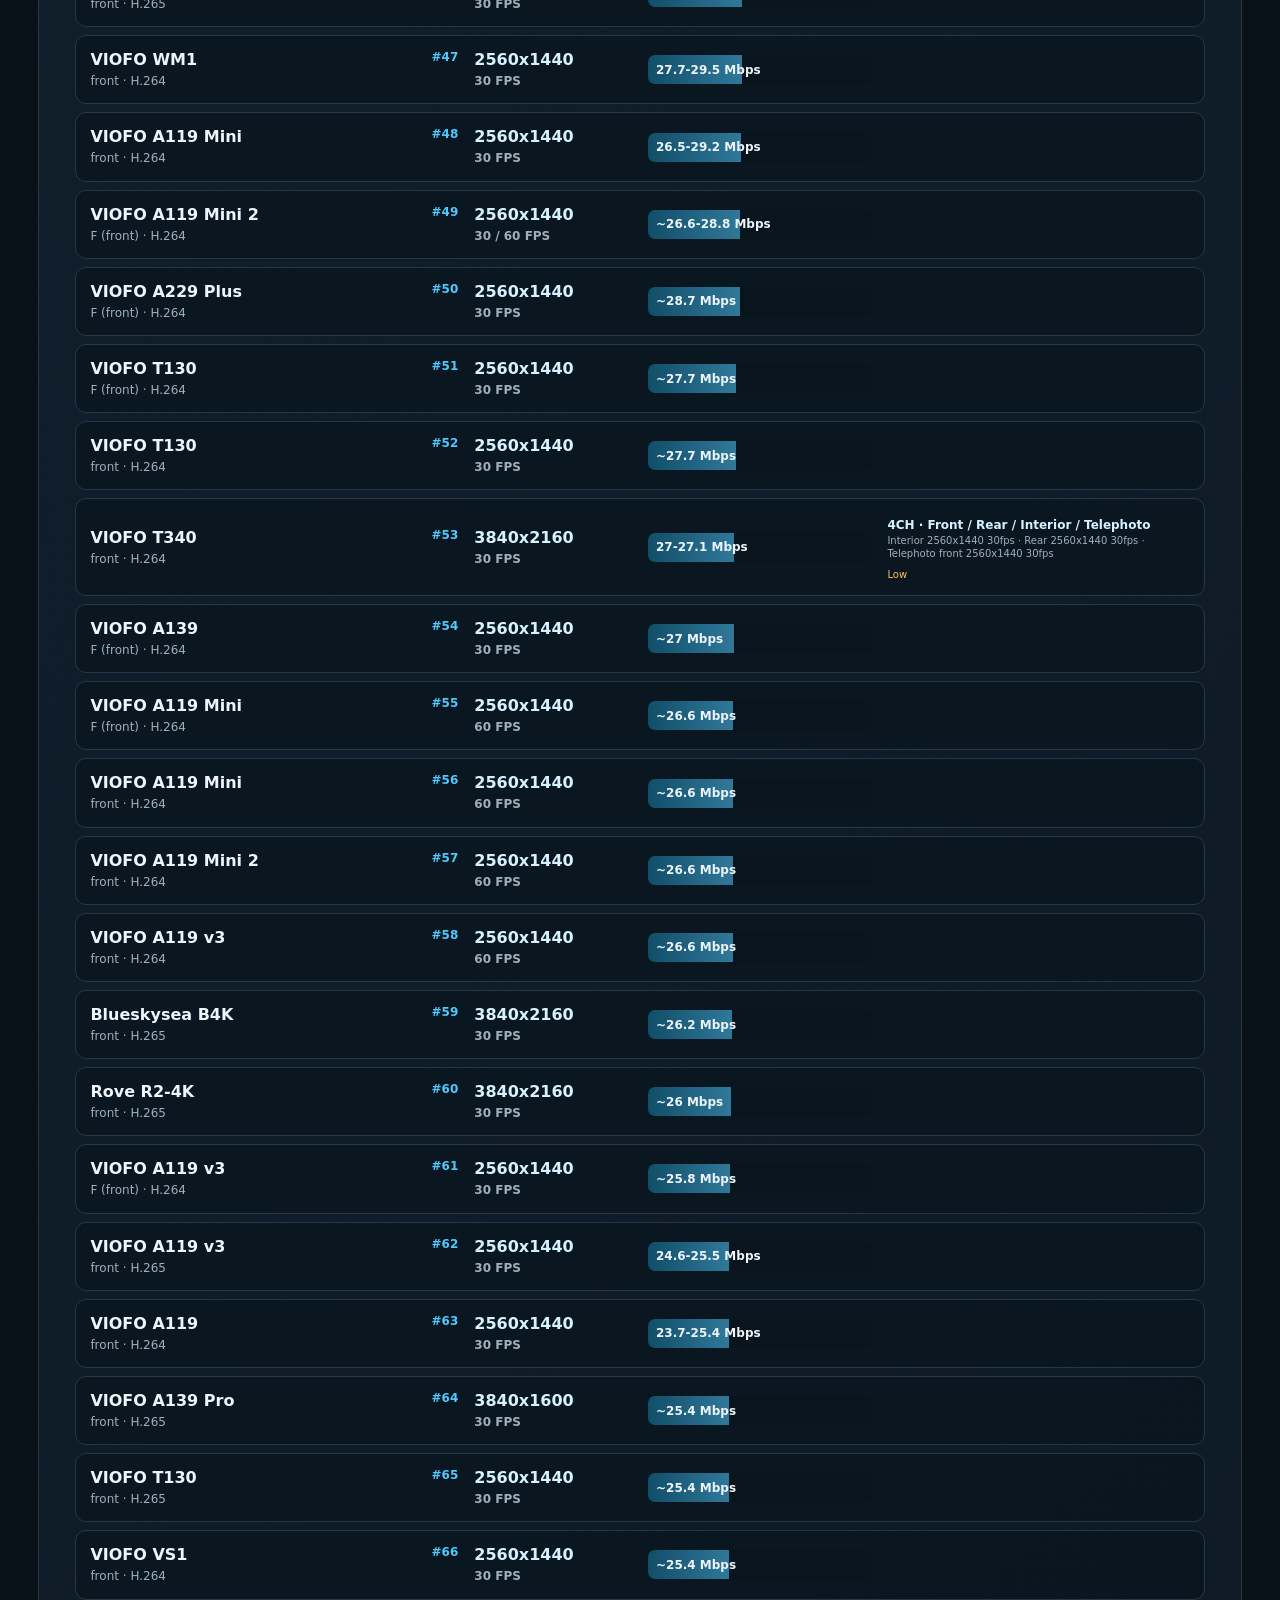
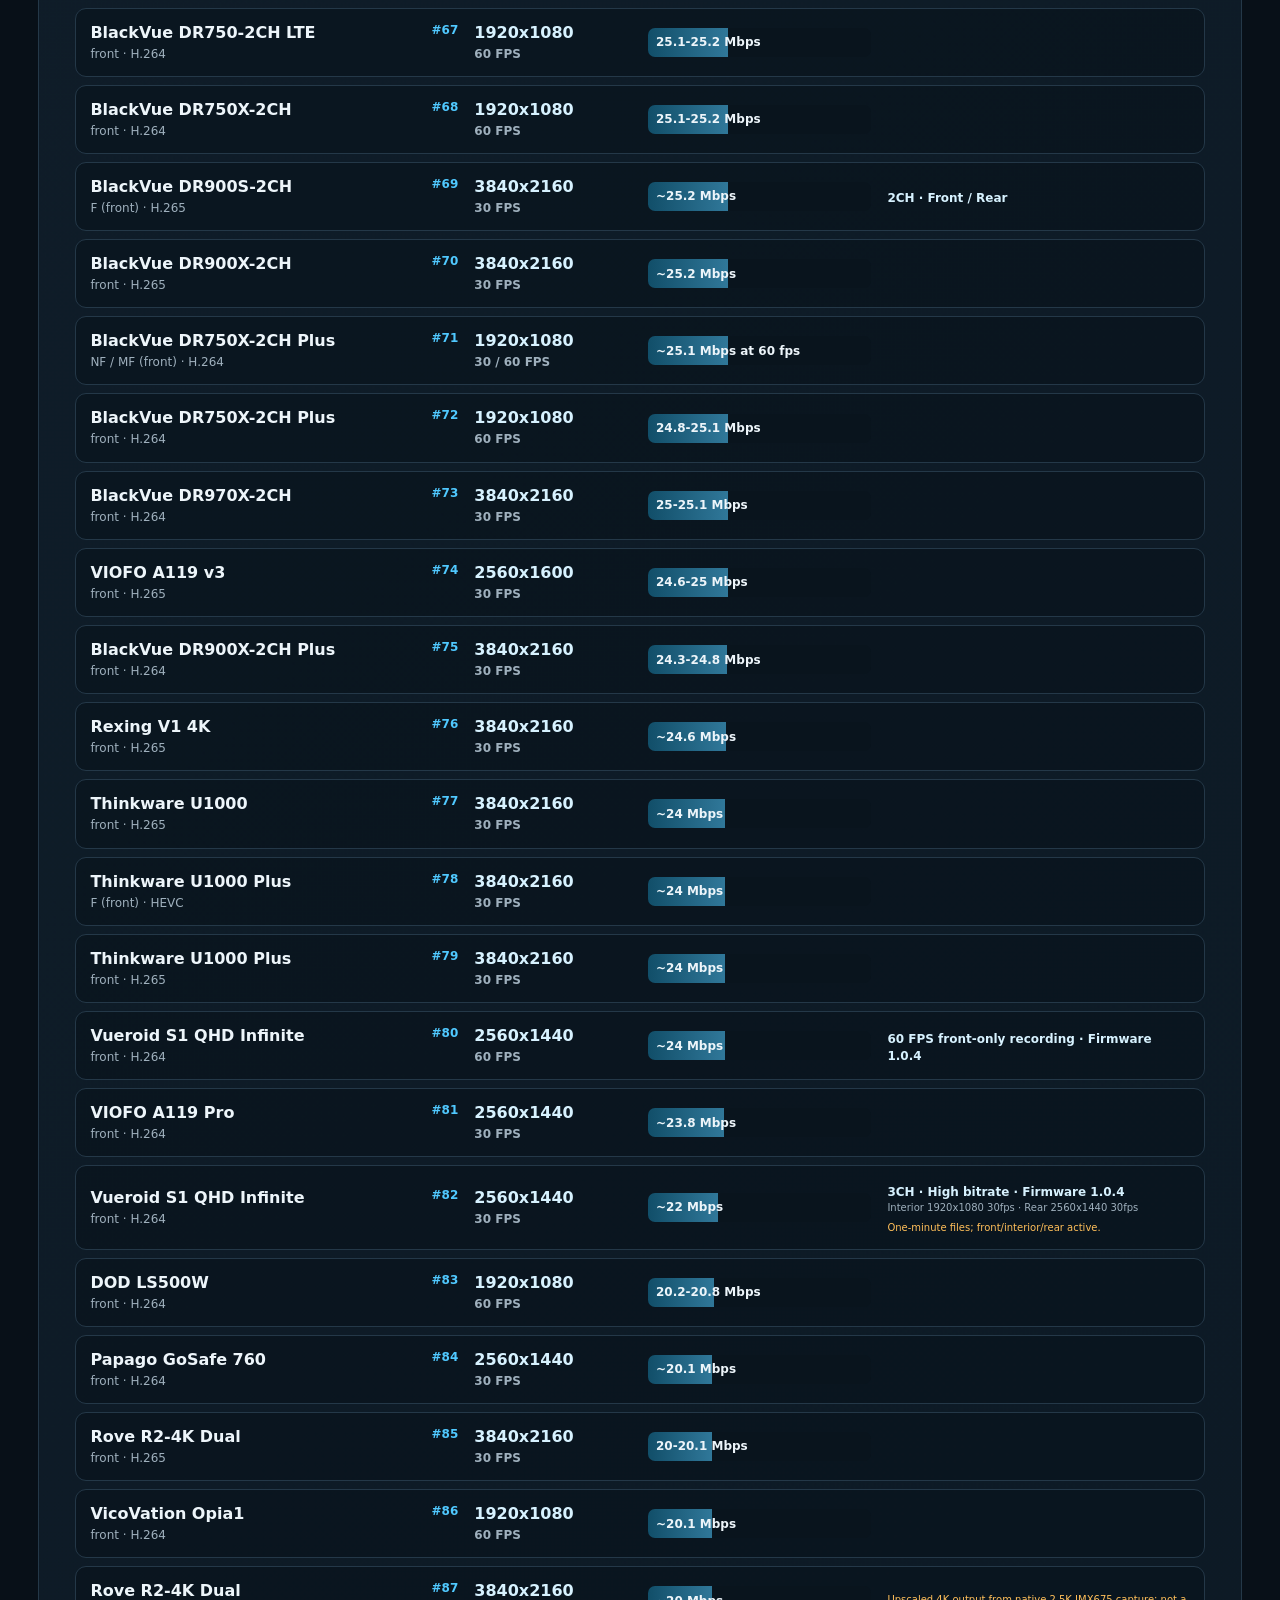
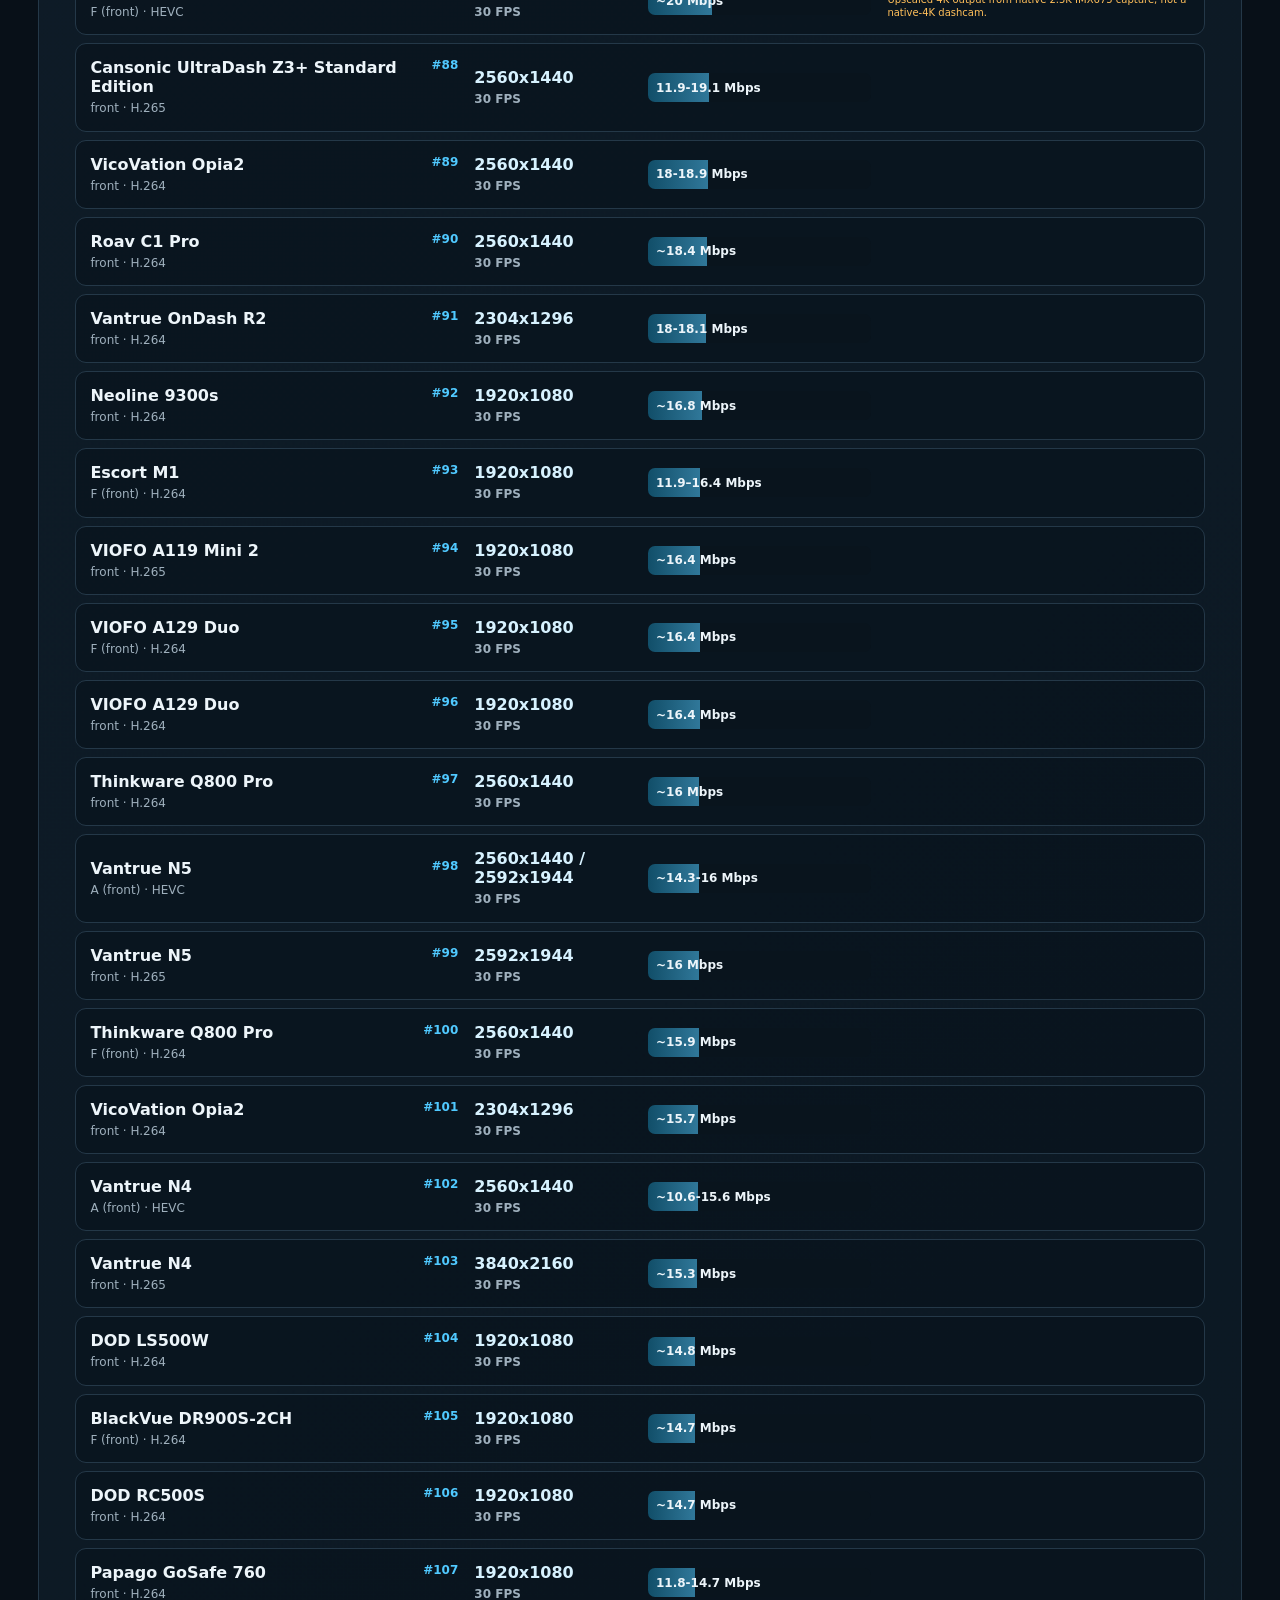
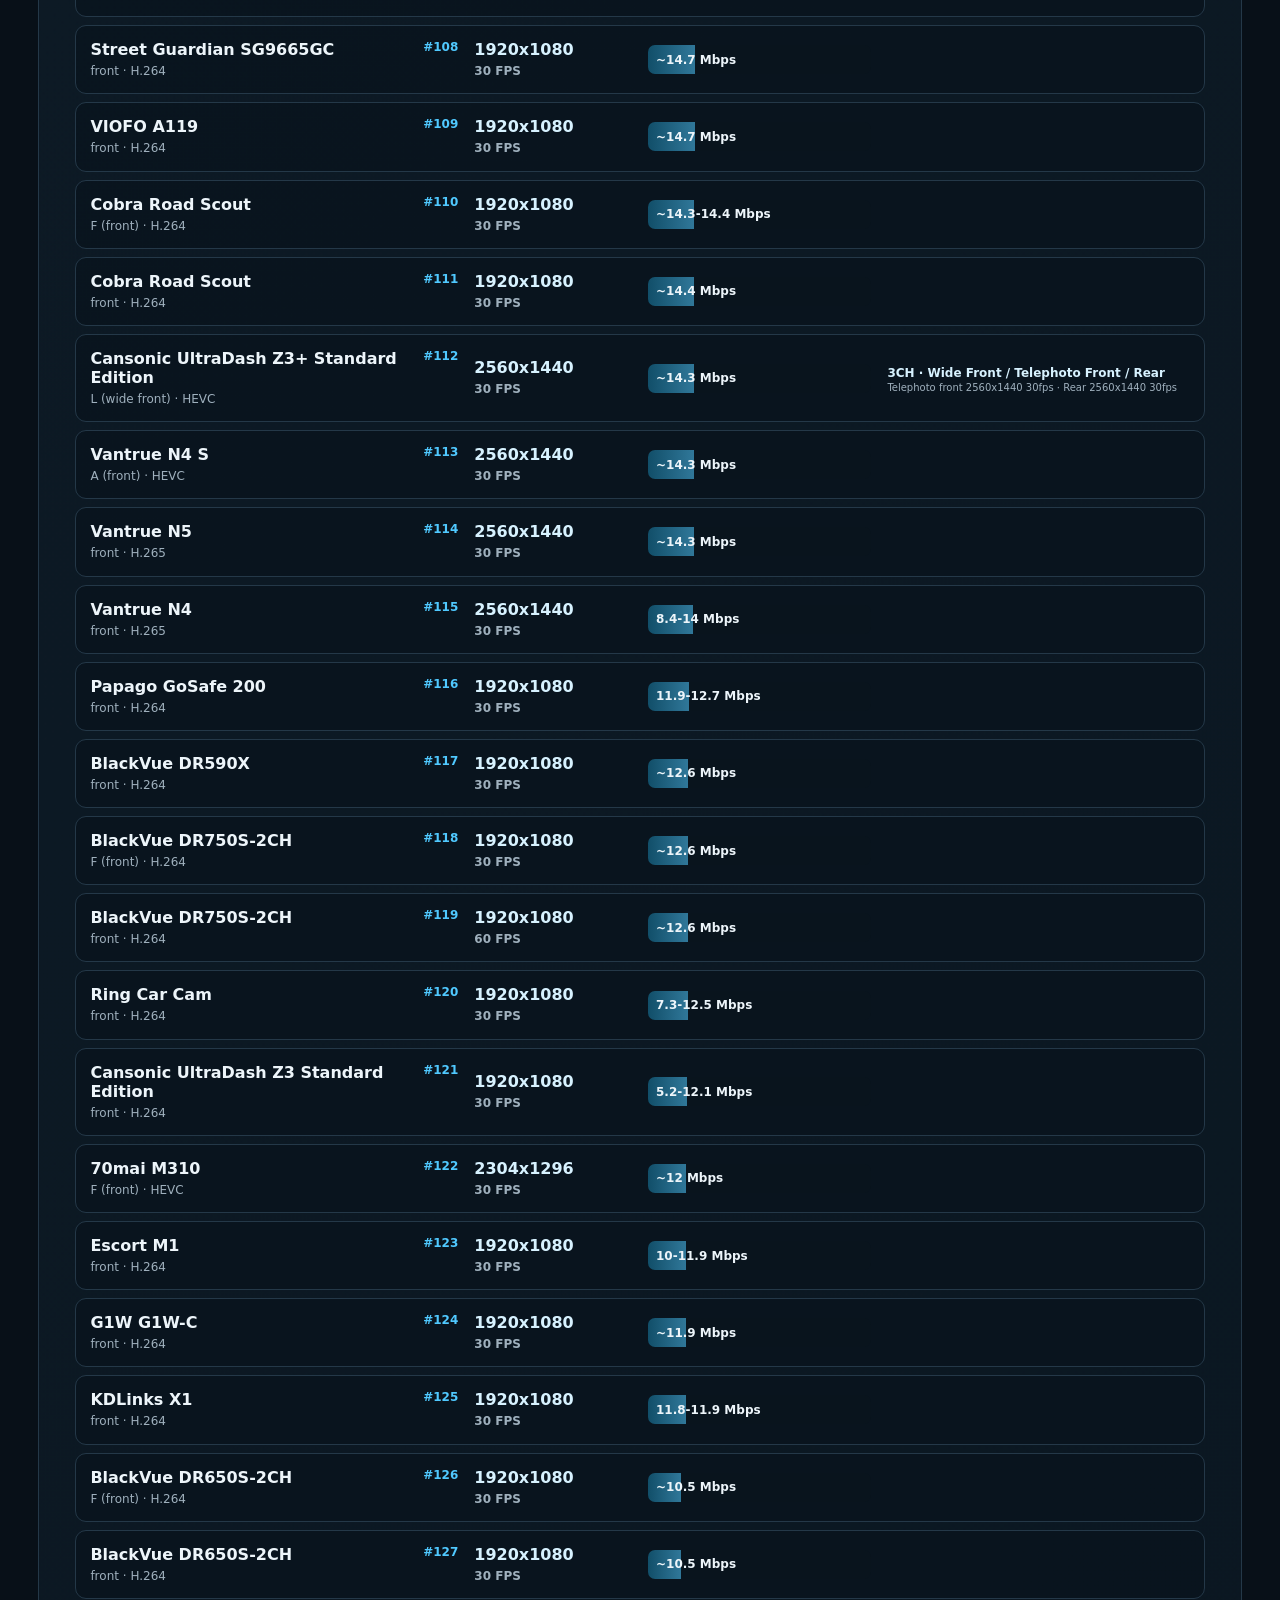
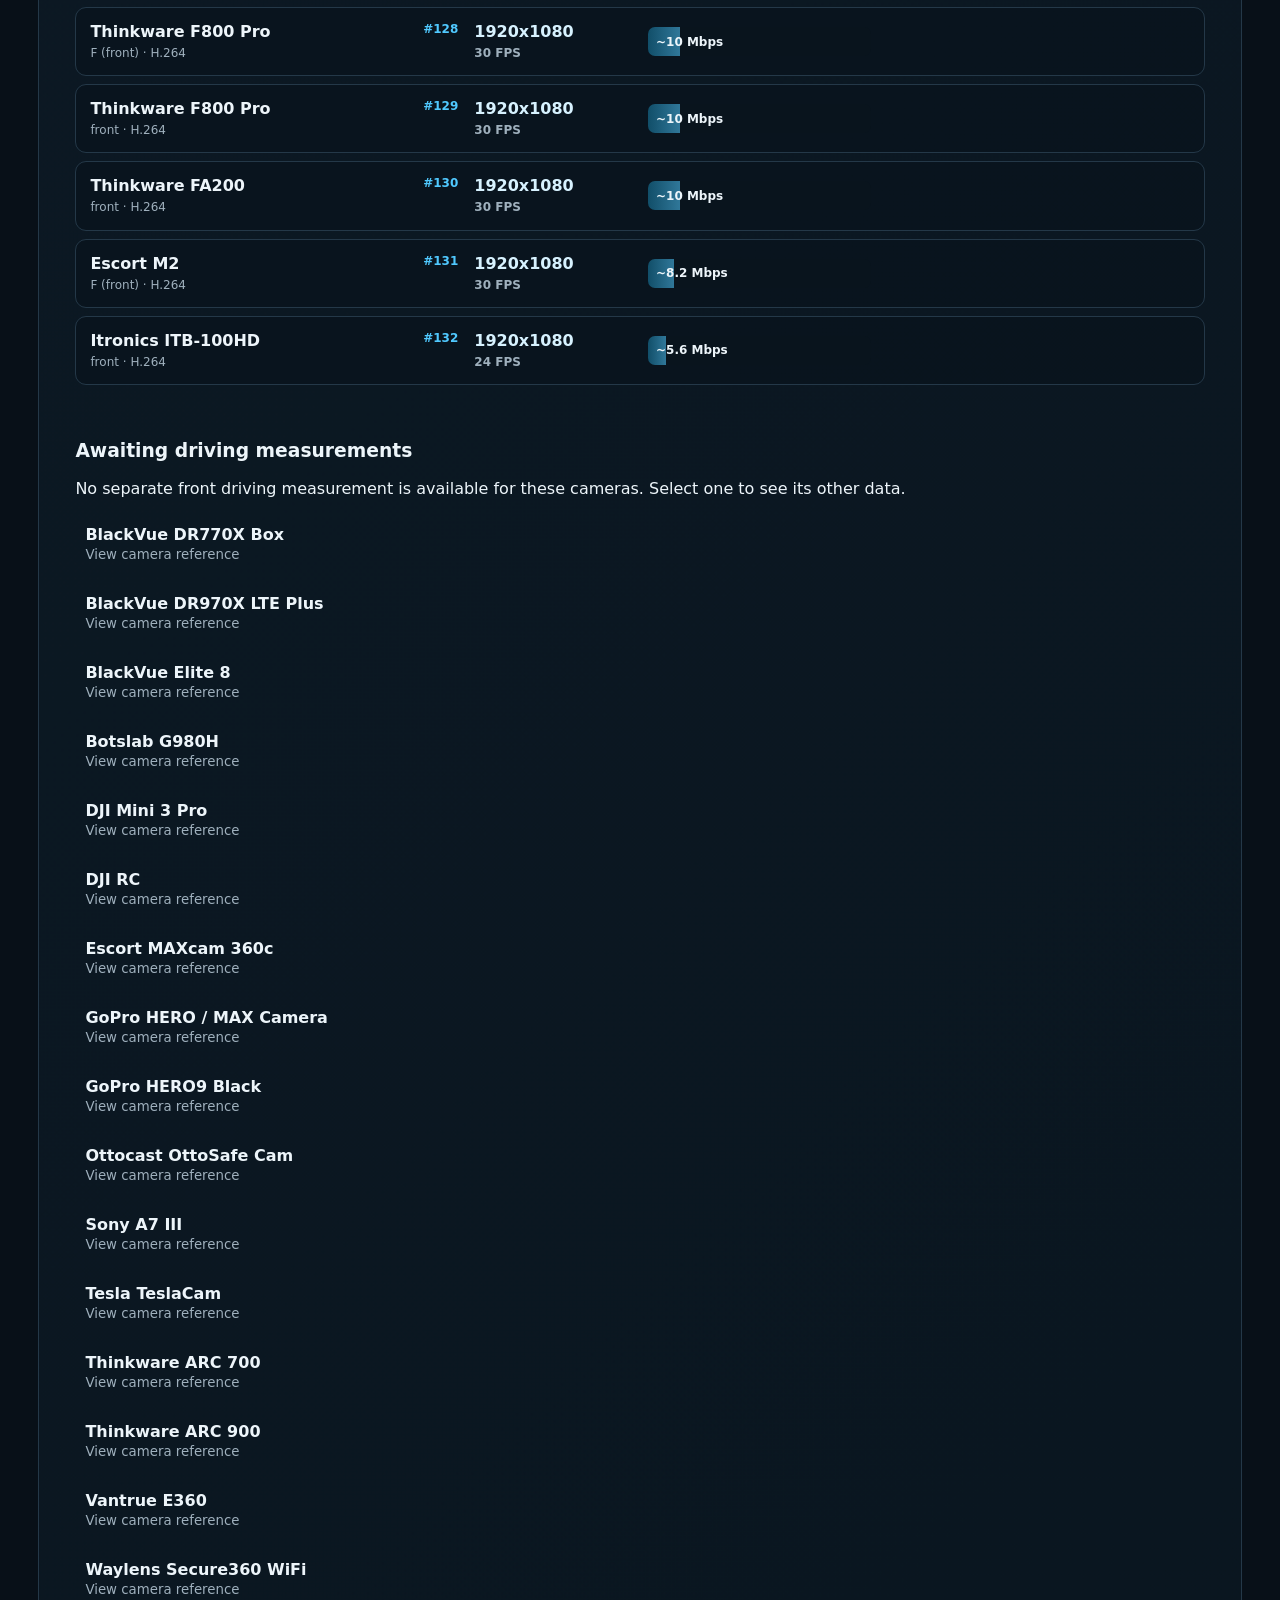
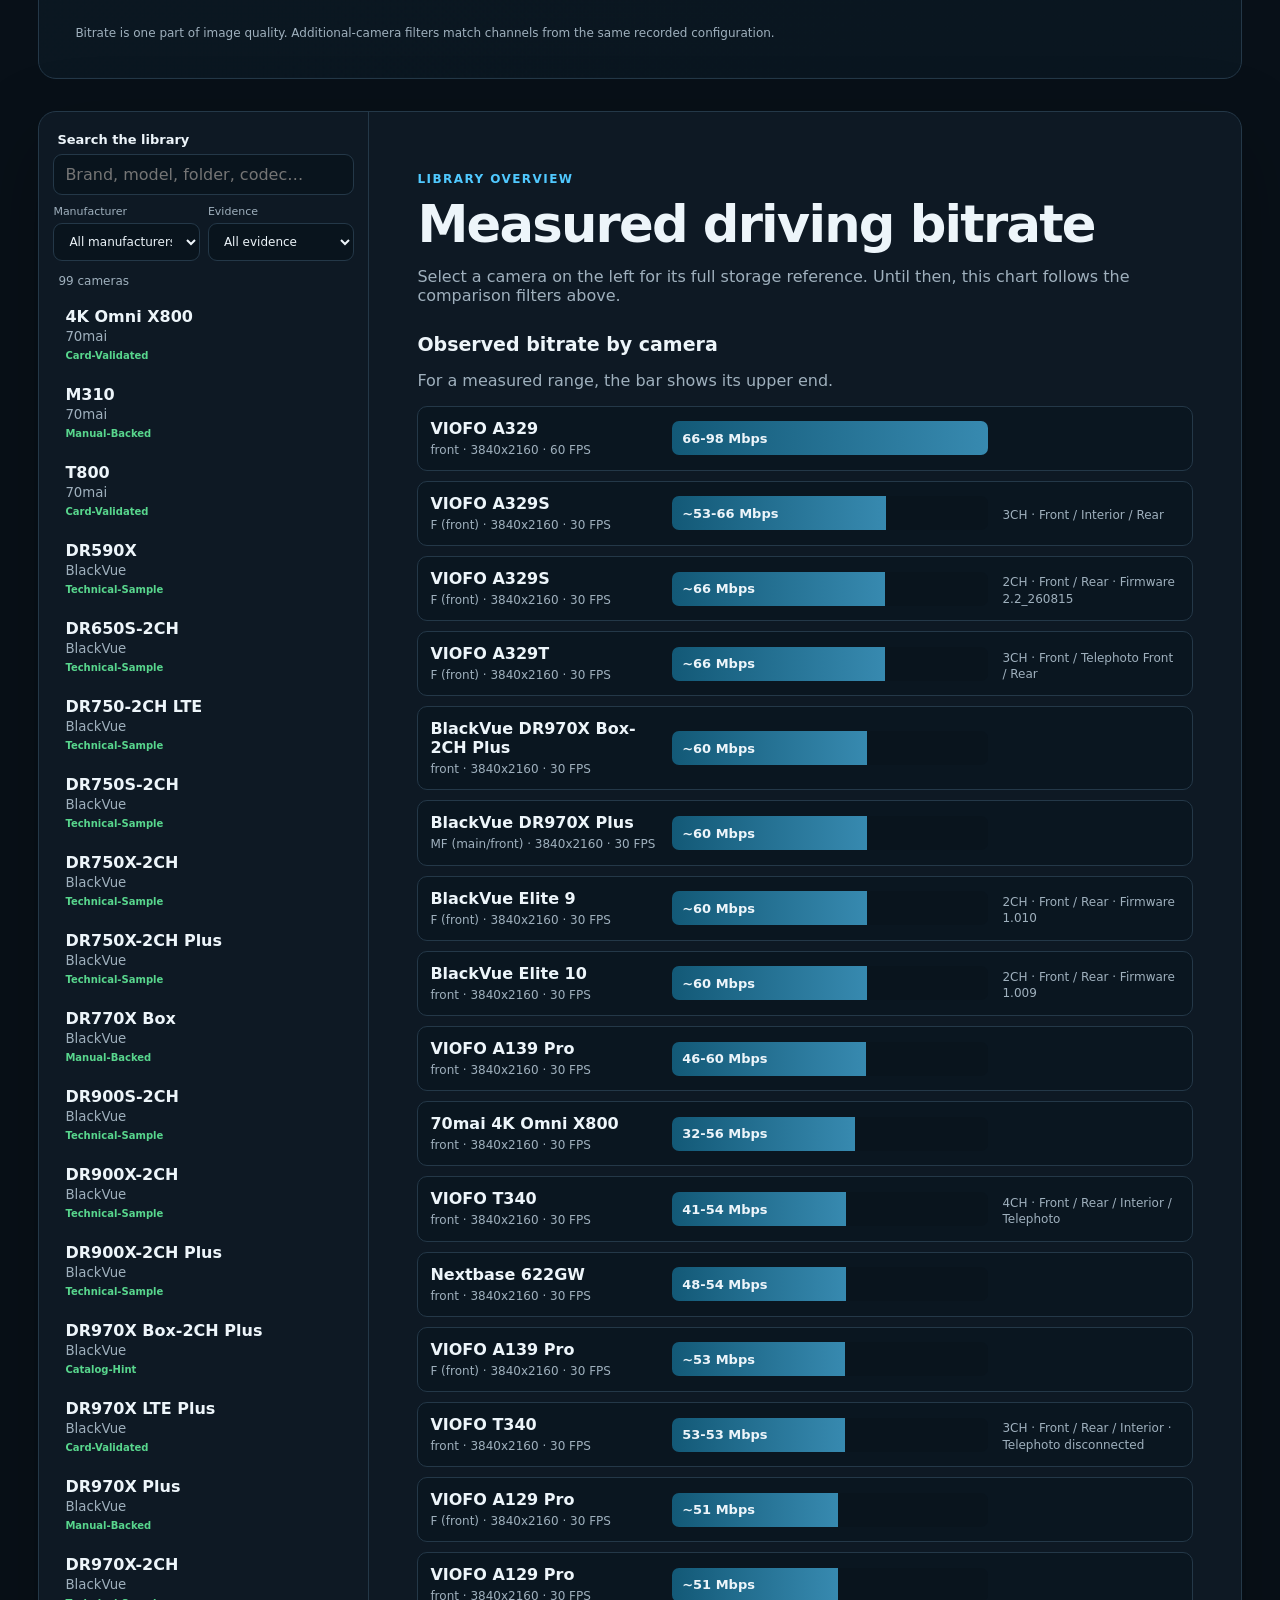
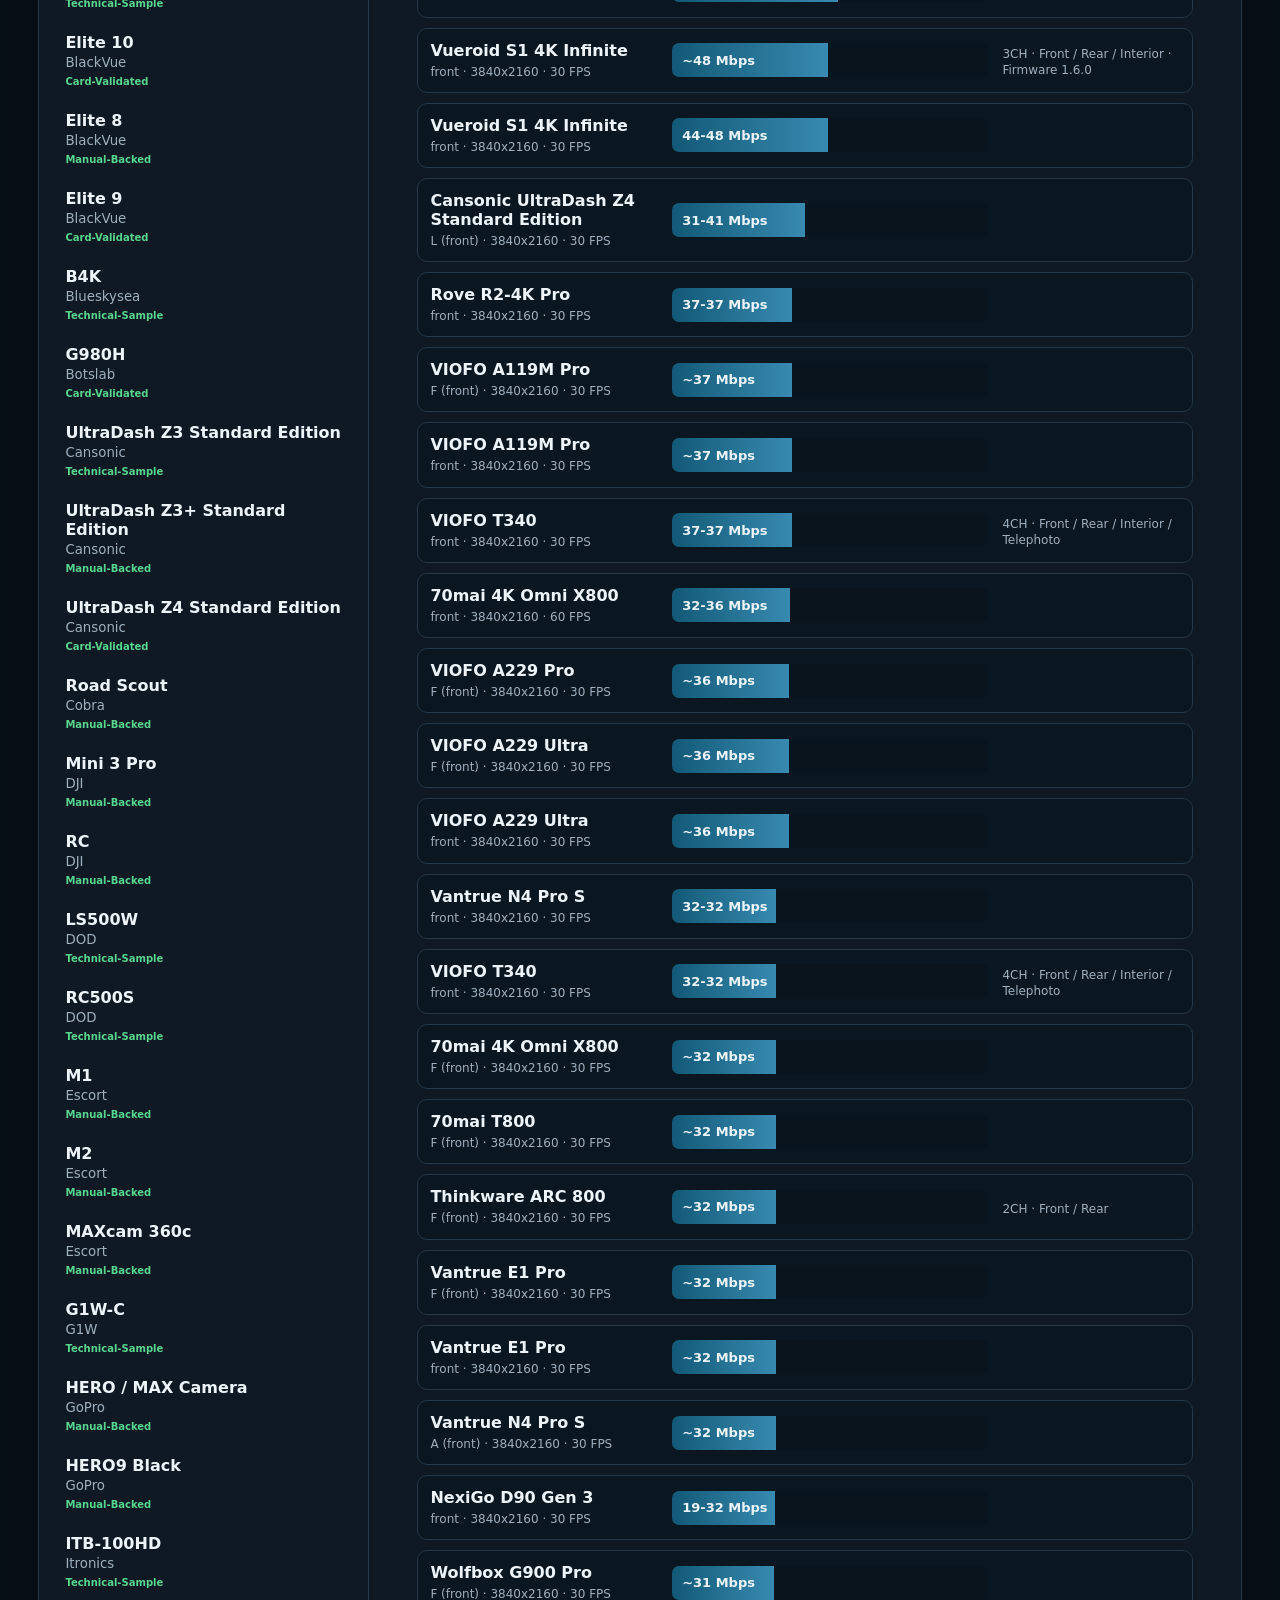
==== commit c39772e0: "Refresh configuration display asset version" ====
--- a/docs/index.html
+++ b/docs/index.html
@@ -6,7 +6,7 @@
   <meta name="description" content="Community-maintained technical reference for dashcam folders, filenames, recording modes, resolutions, bitrates, and manuals.">
   <title>Dashcam Camera Profiles</title>
   <link rel="stylesheet" href="assets/styles.css?v=20261008">
-  <script src="assets/app.js?v=20261008" defer></script>
+  <script src="assets/app.js?v=20261008-config" defer></script>
 </head>
 <body>
   <header class="site-header">
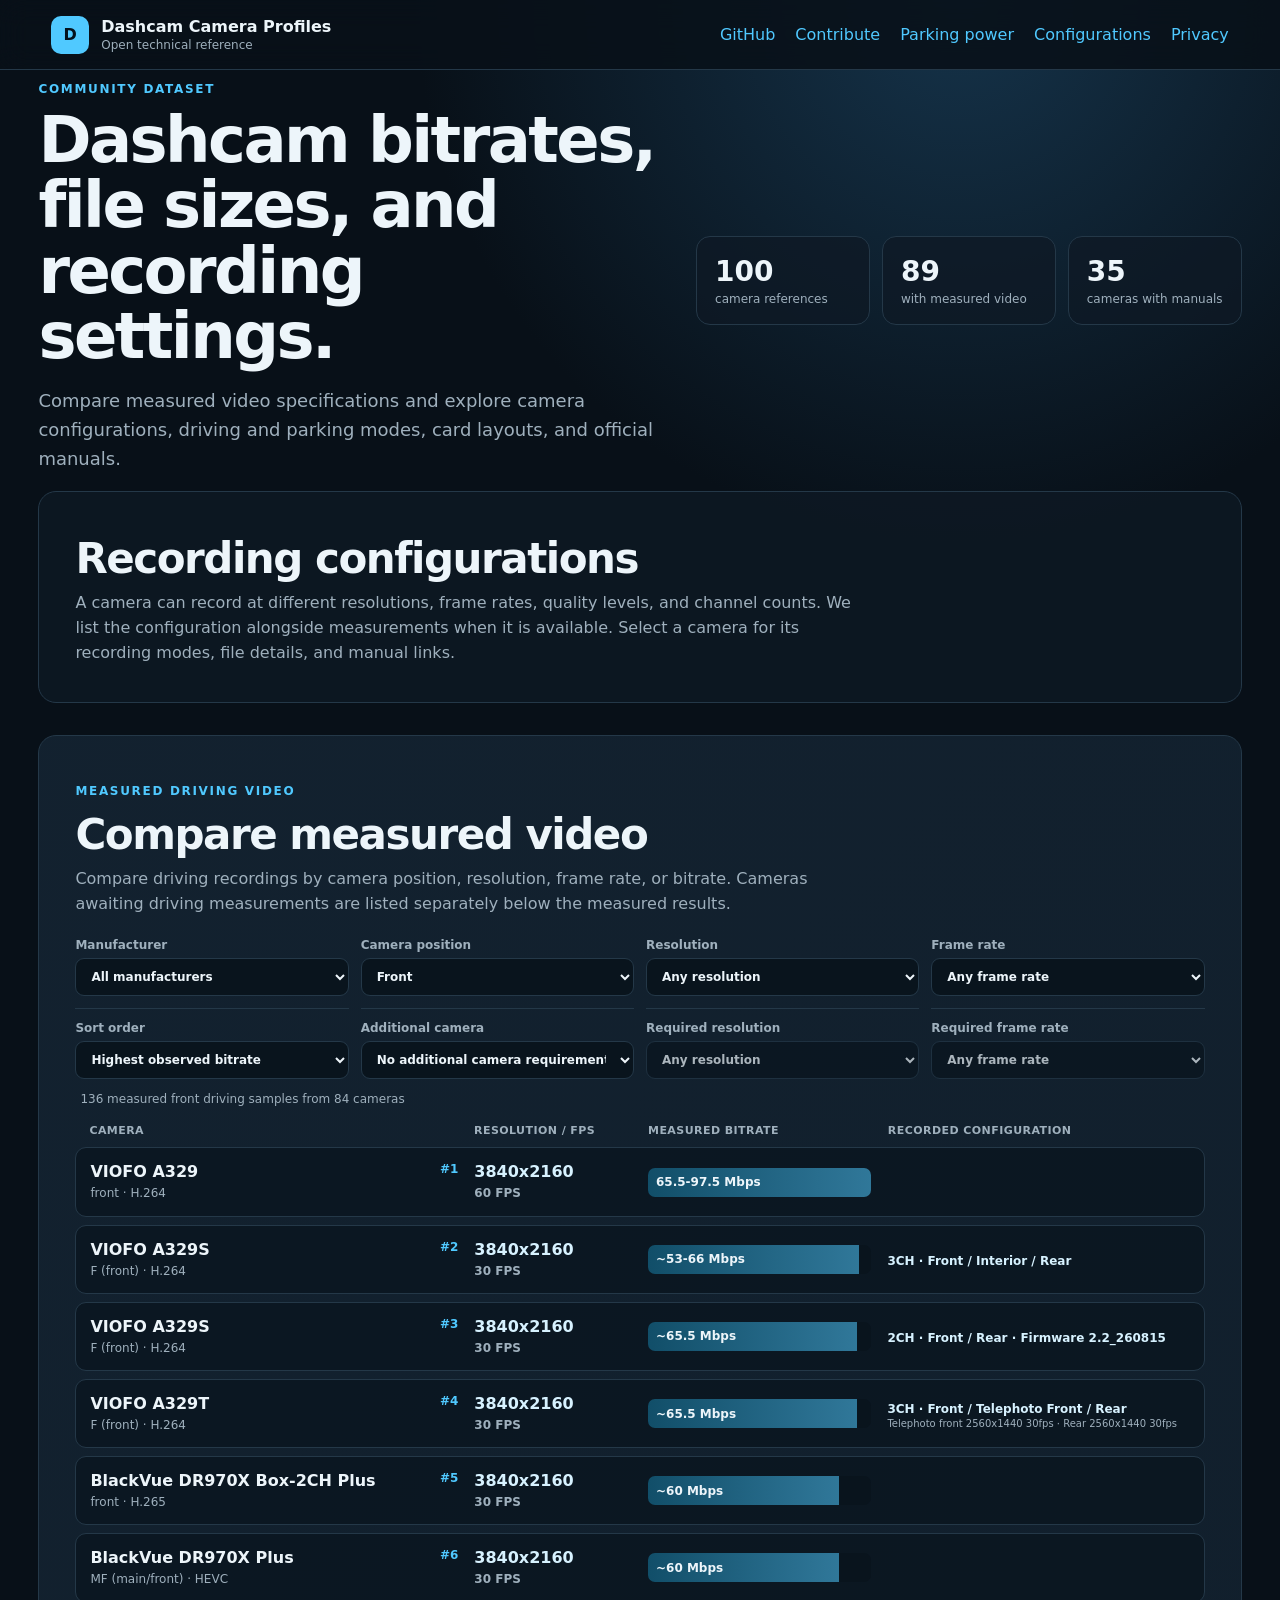
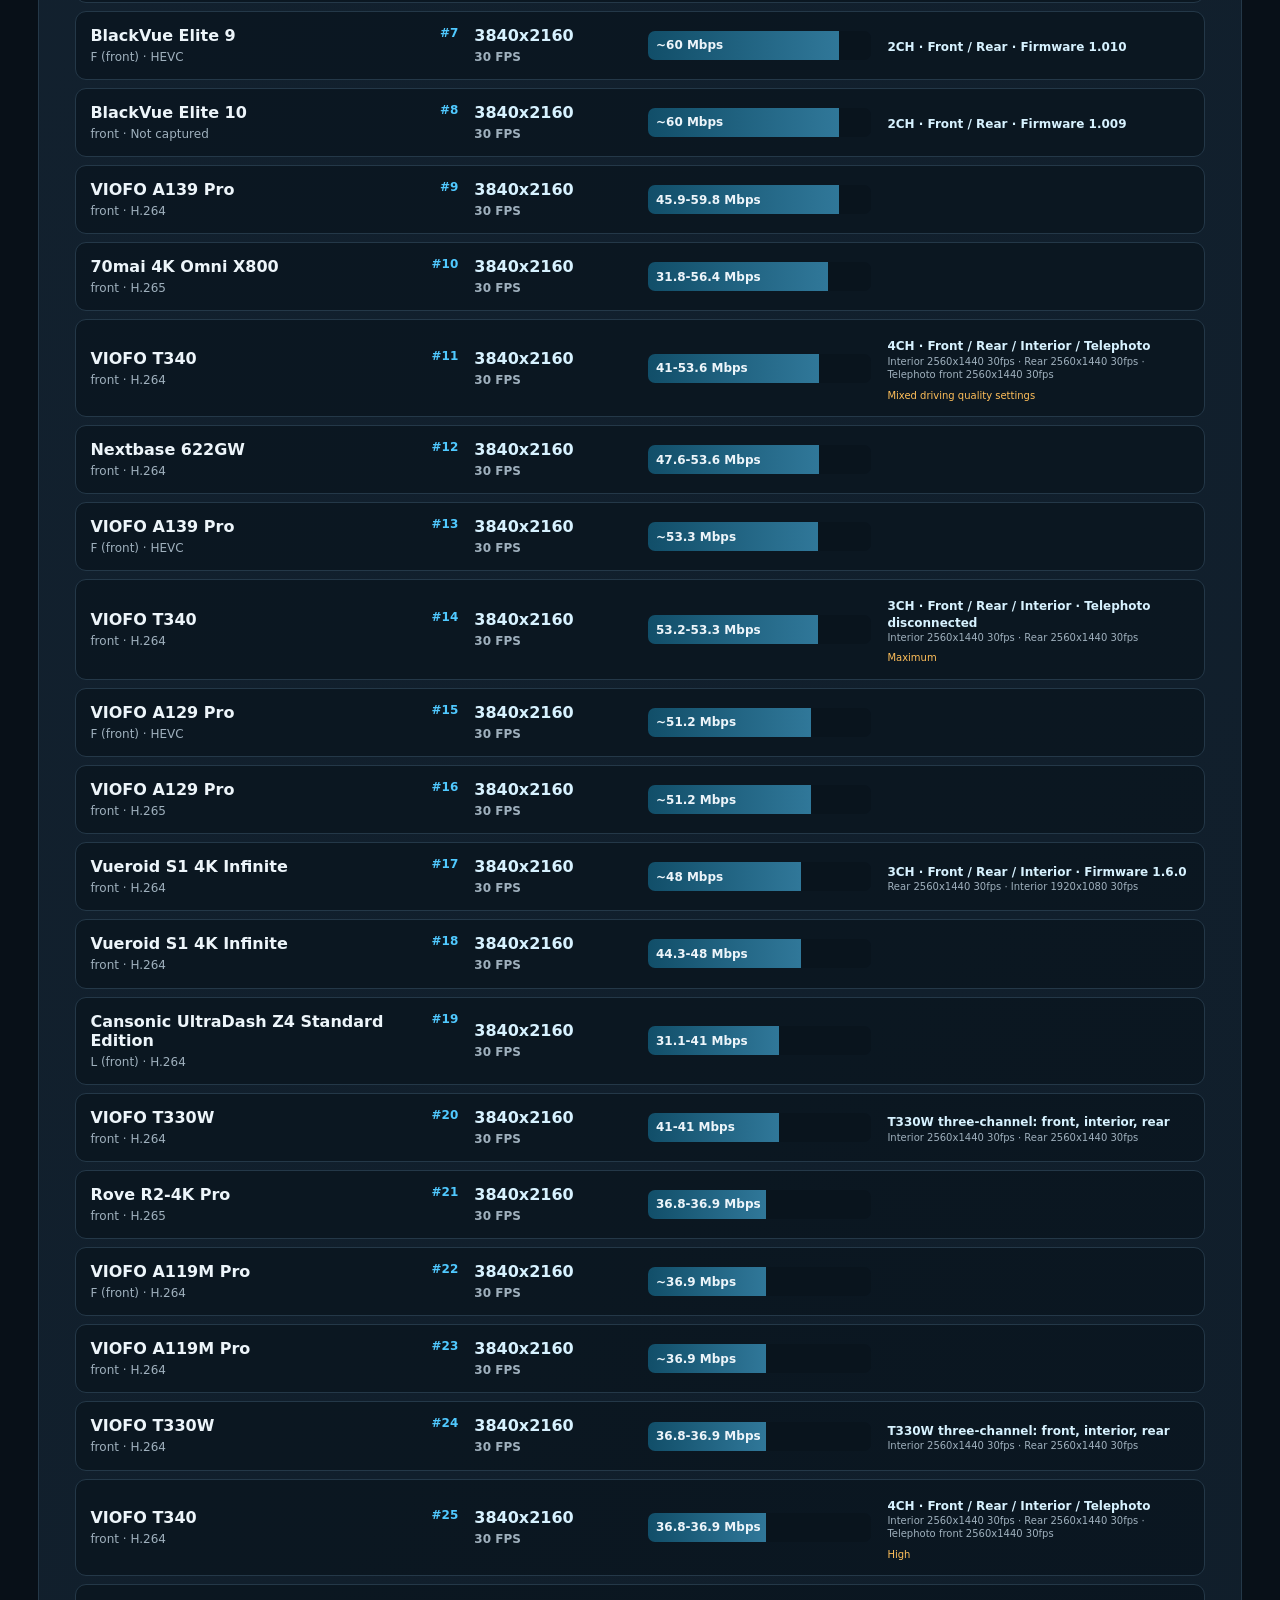
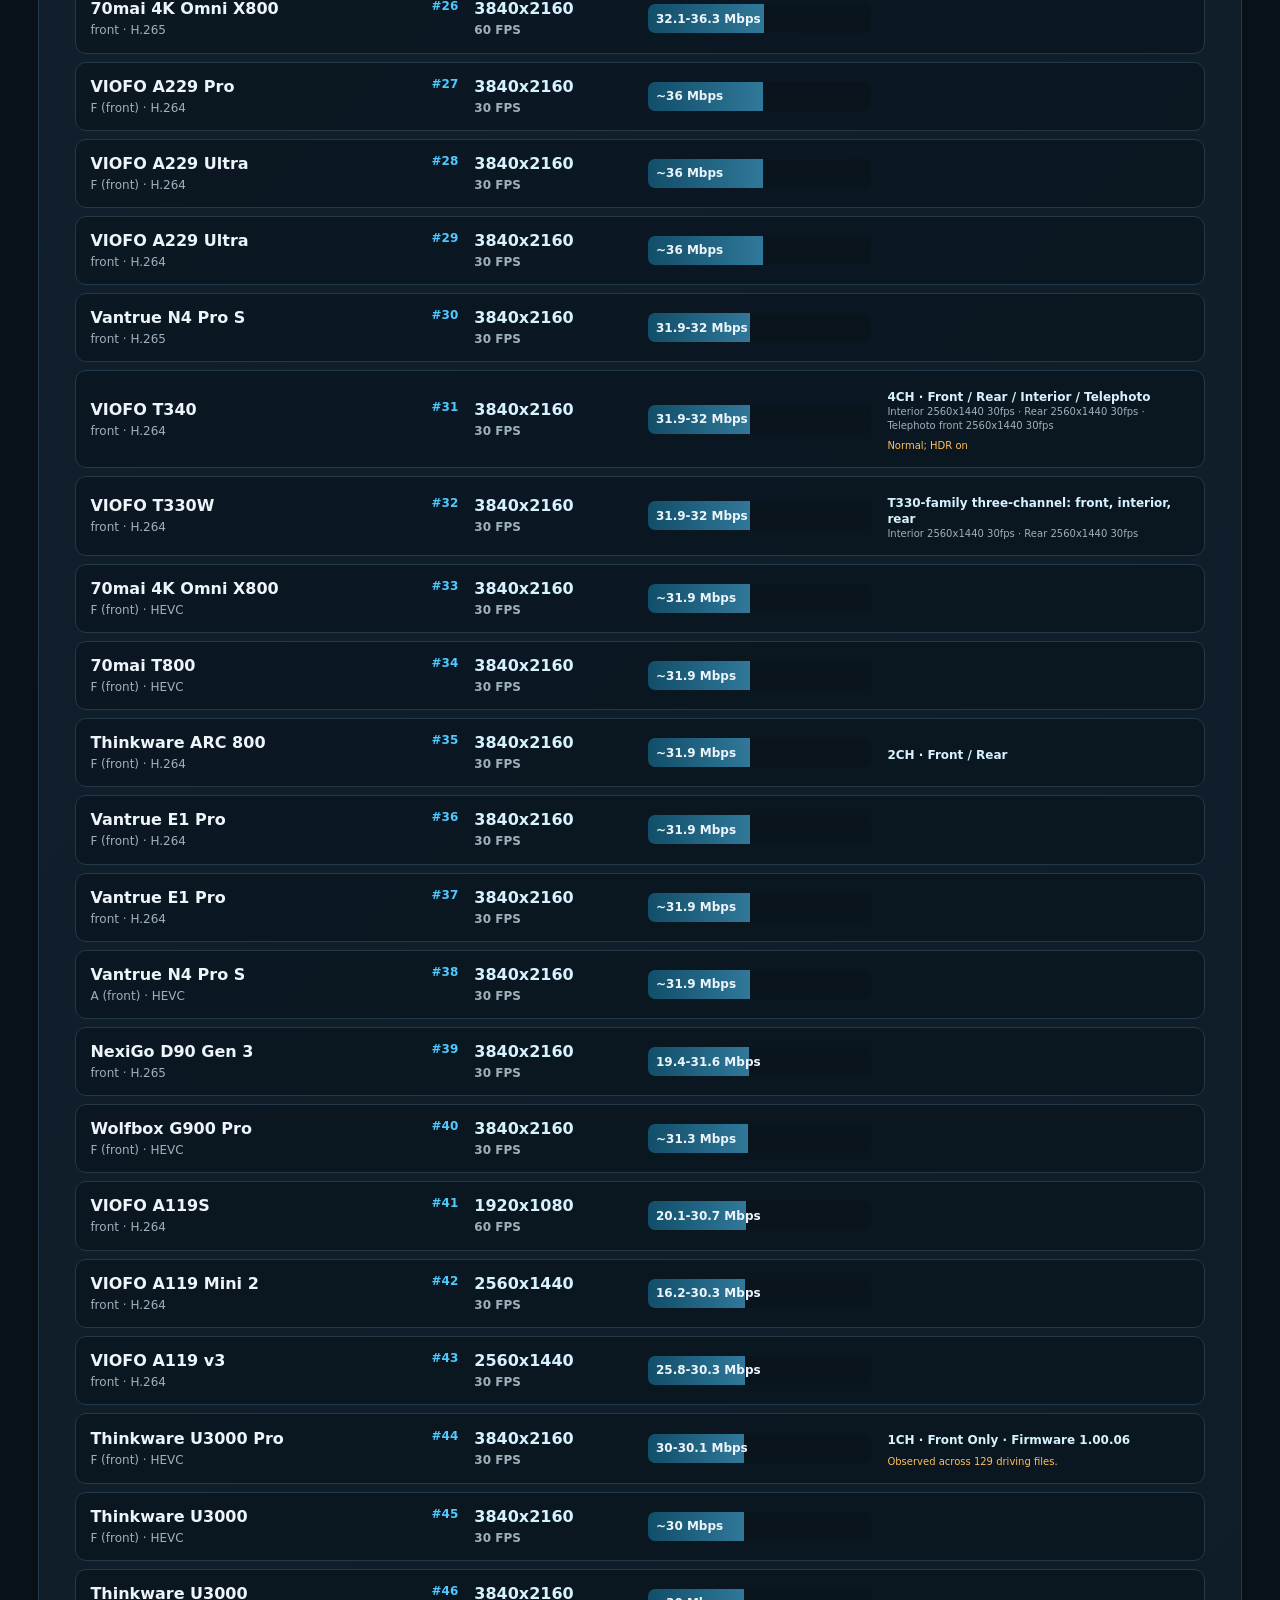
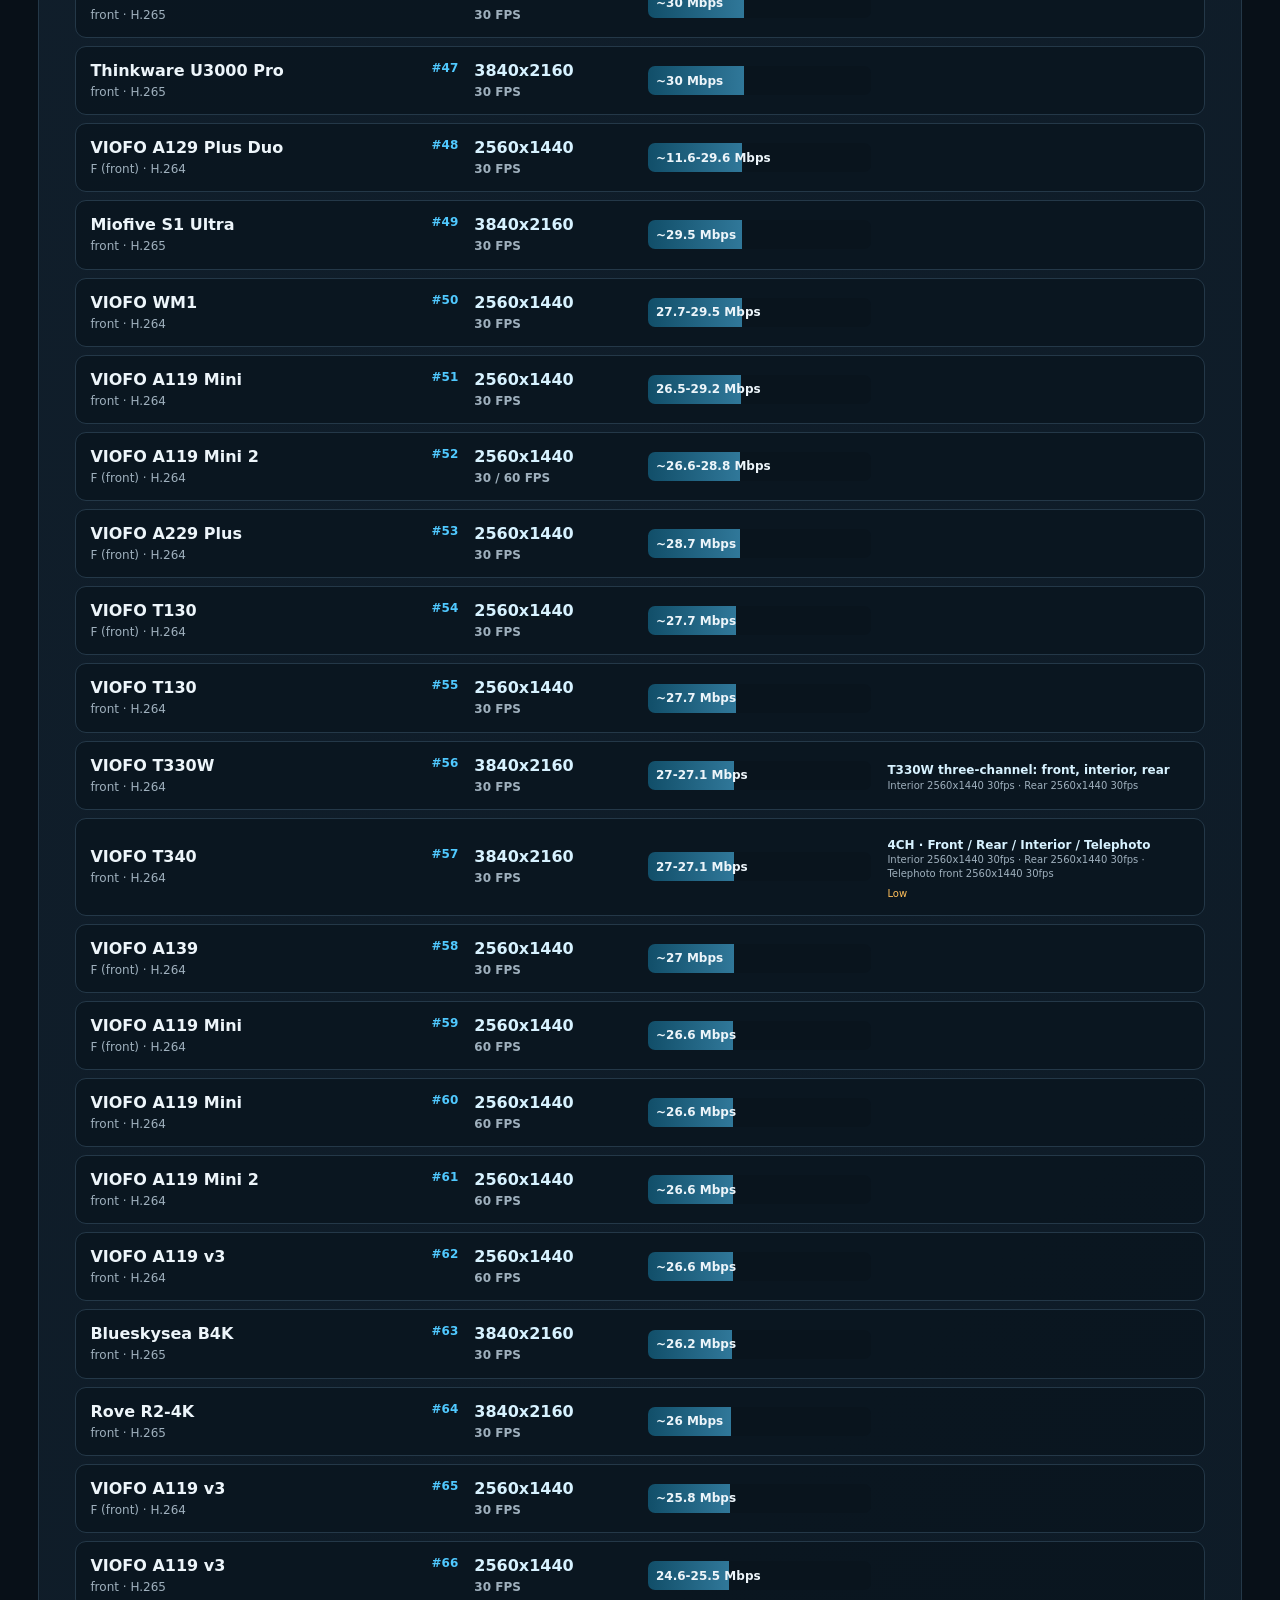
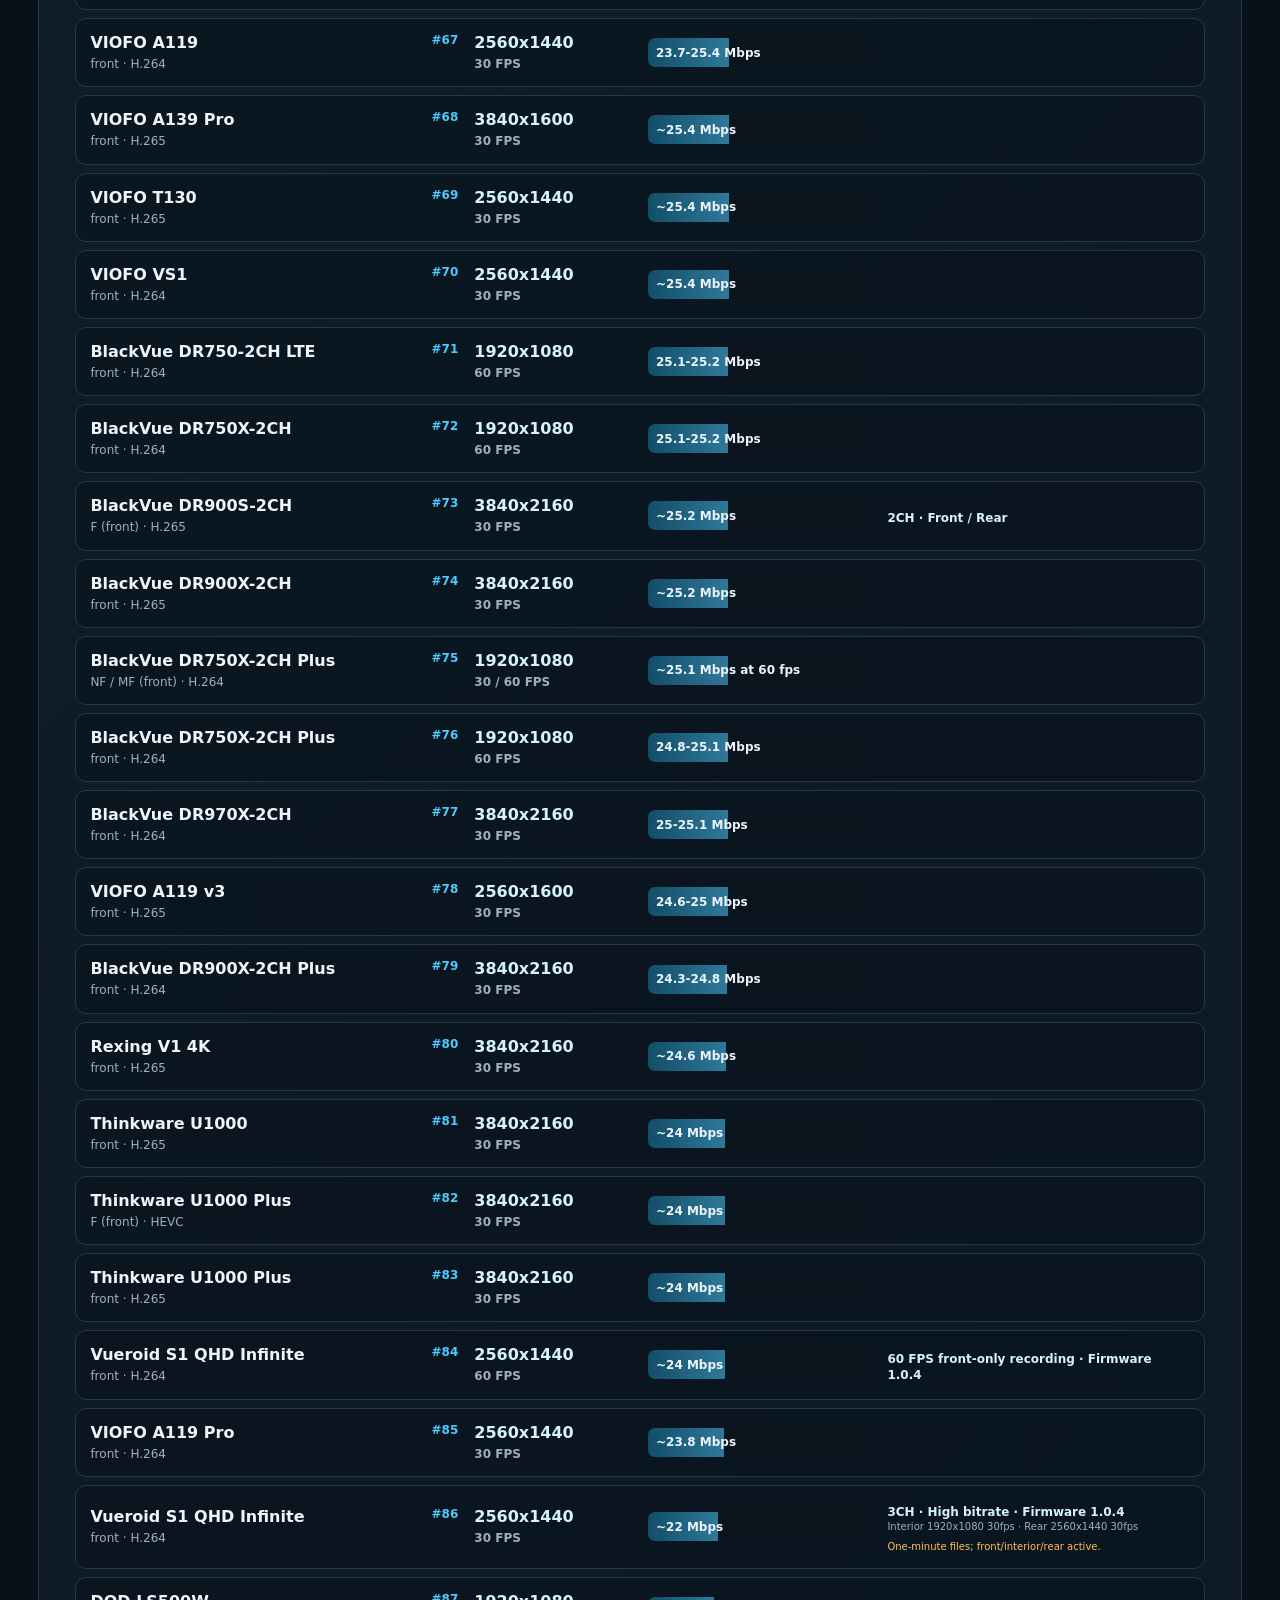
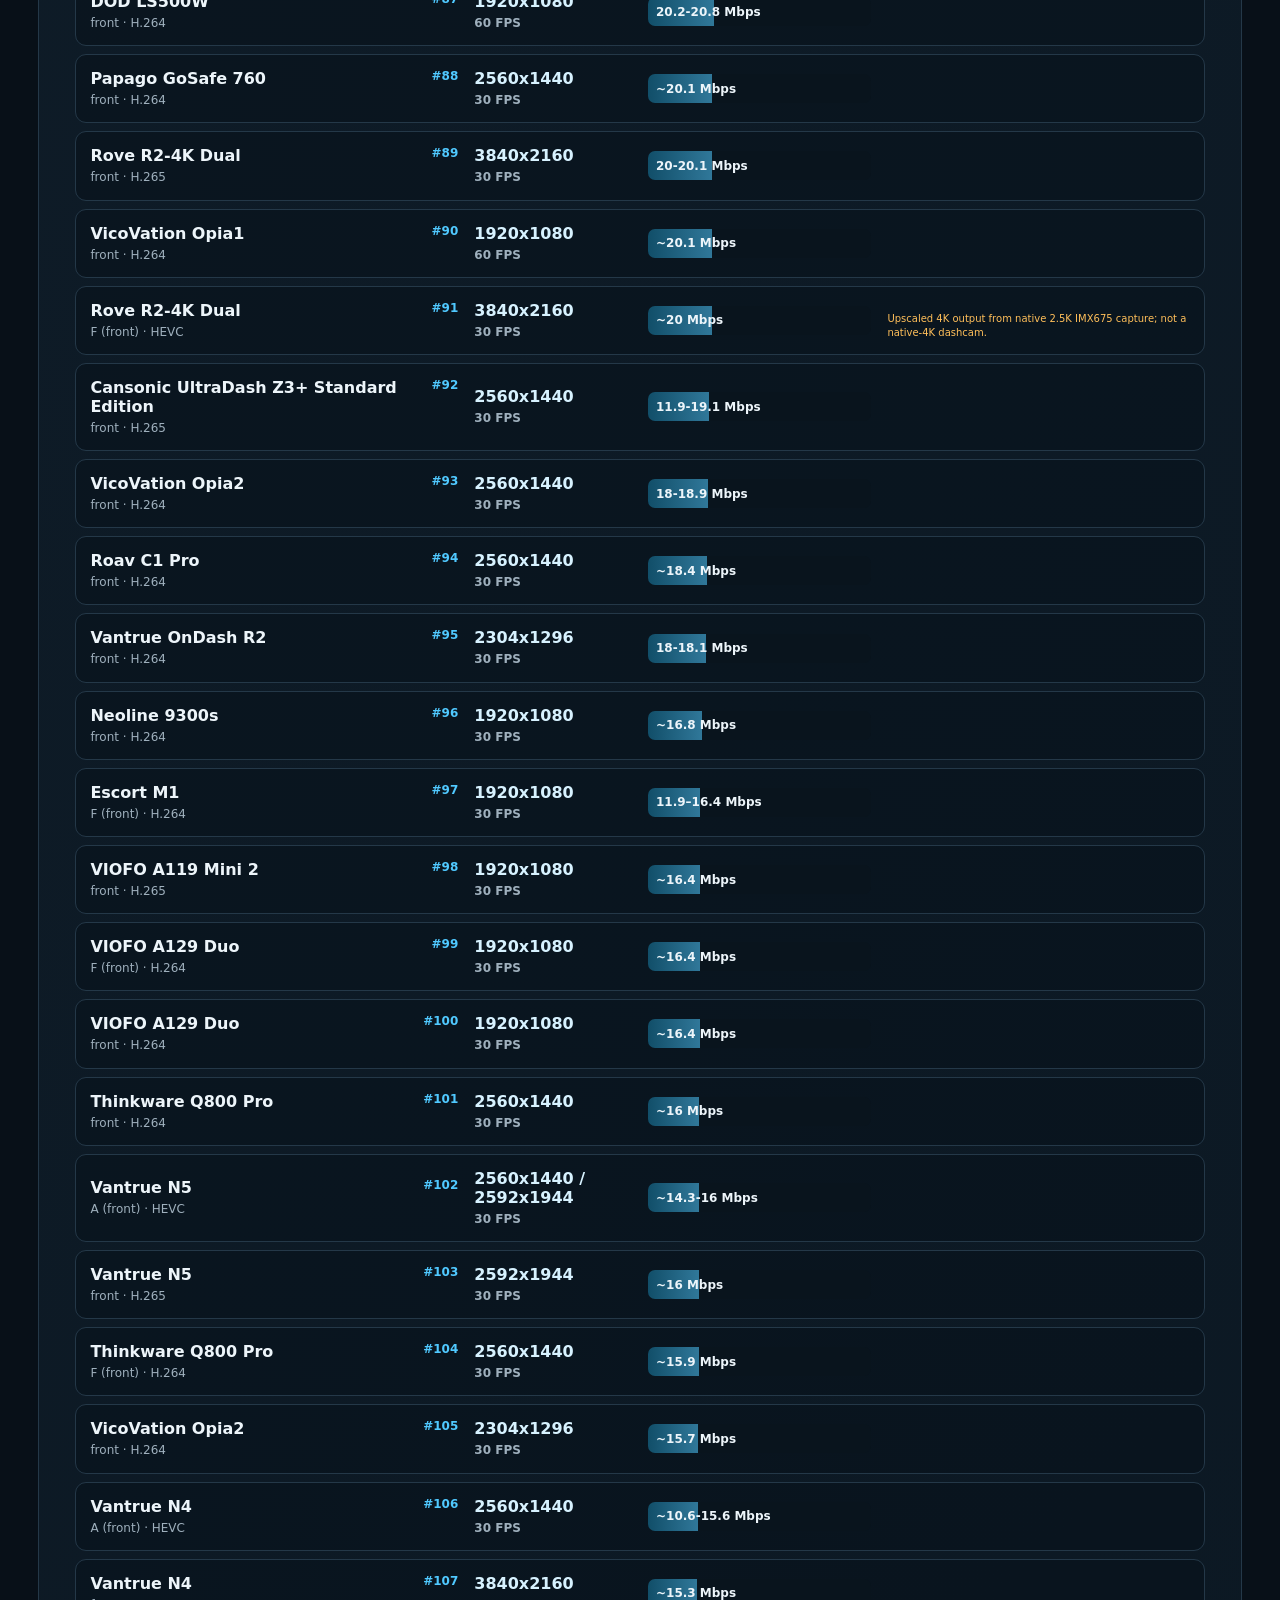
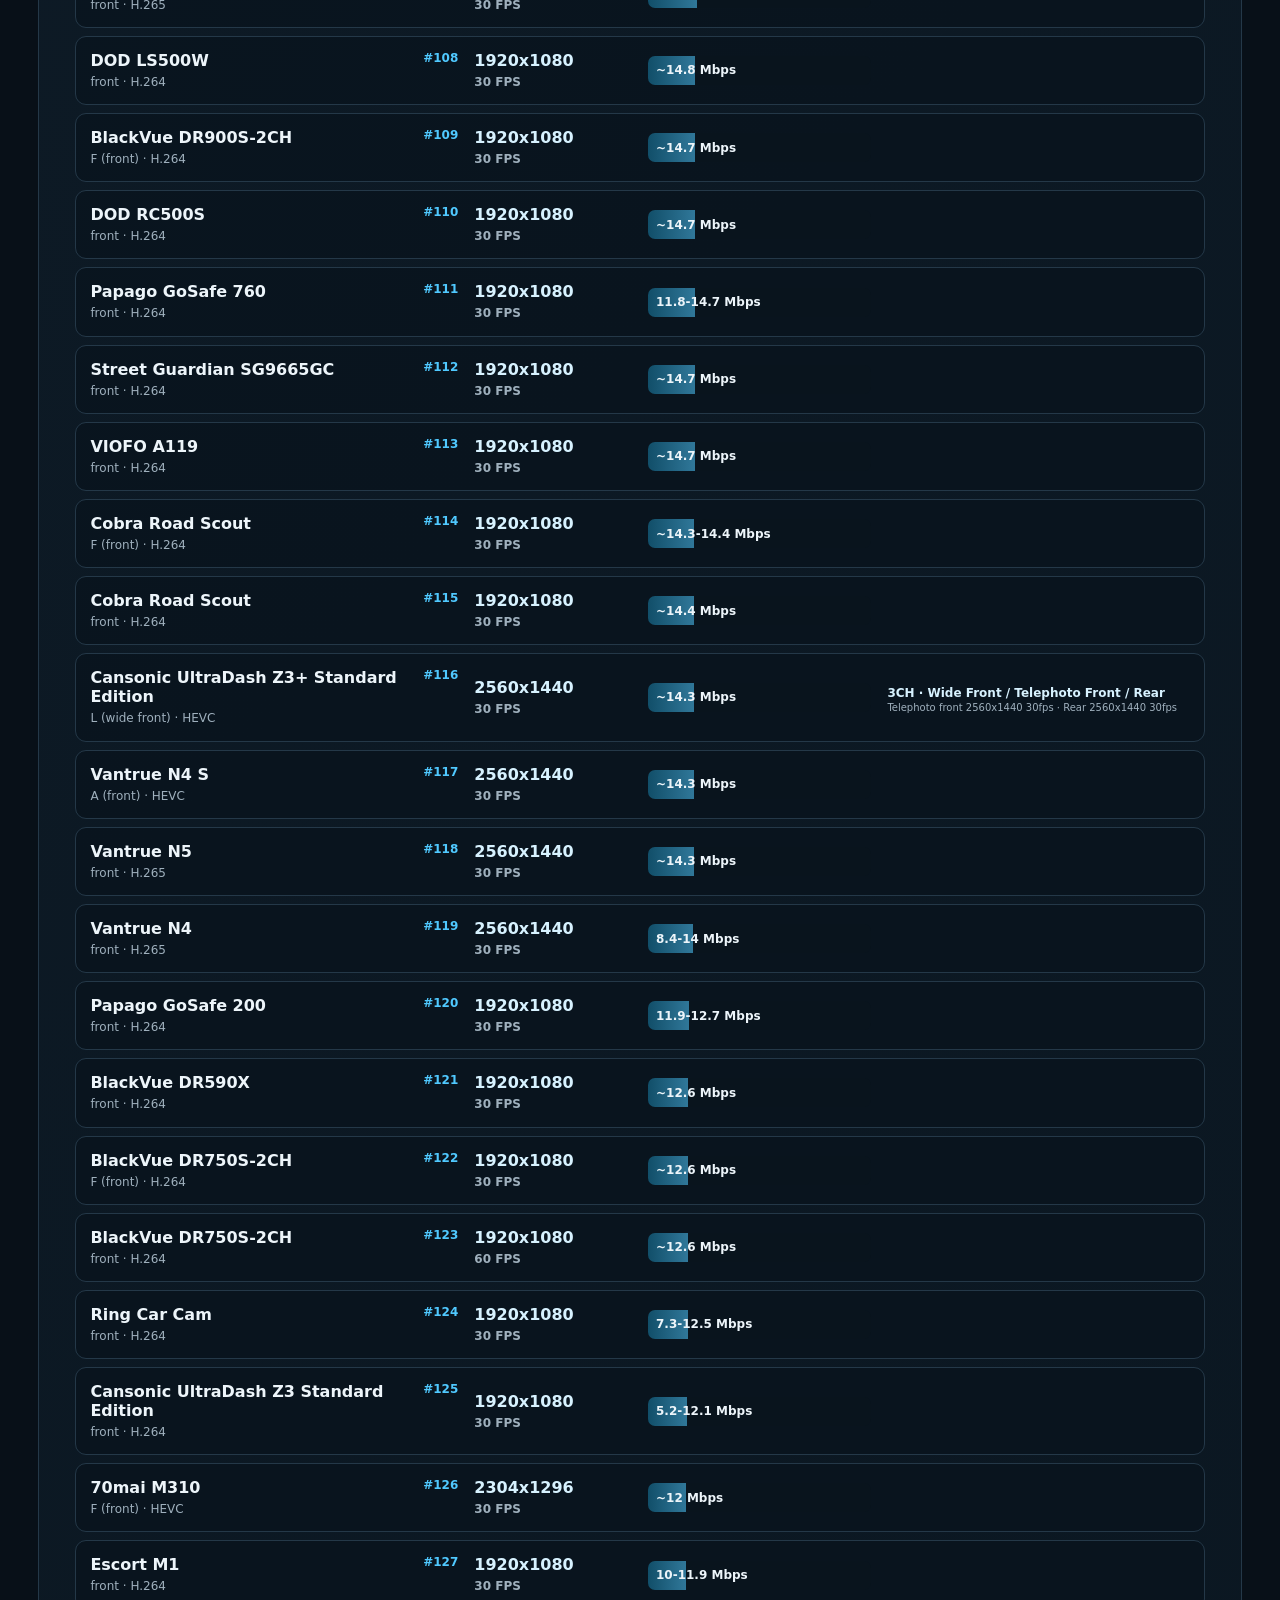
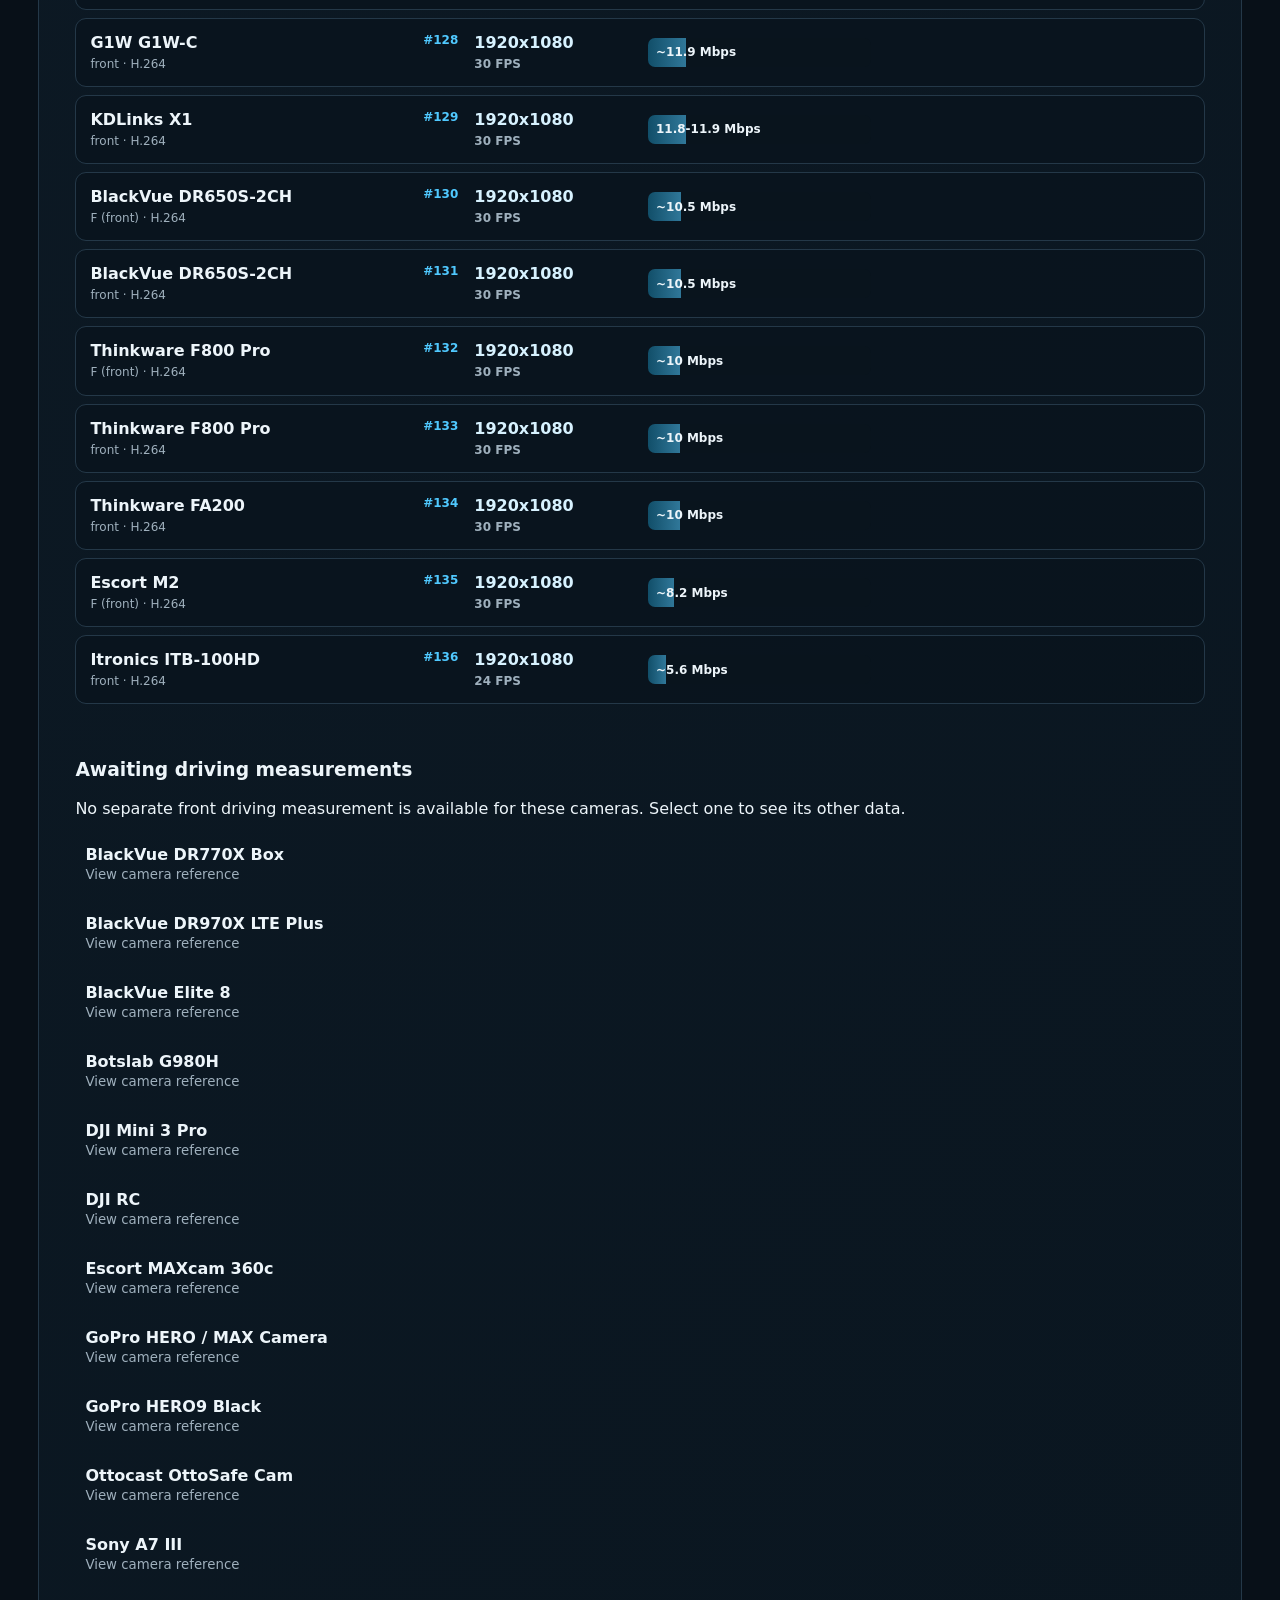
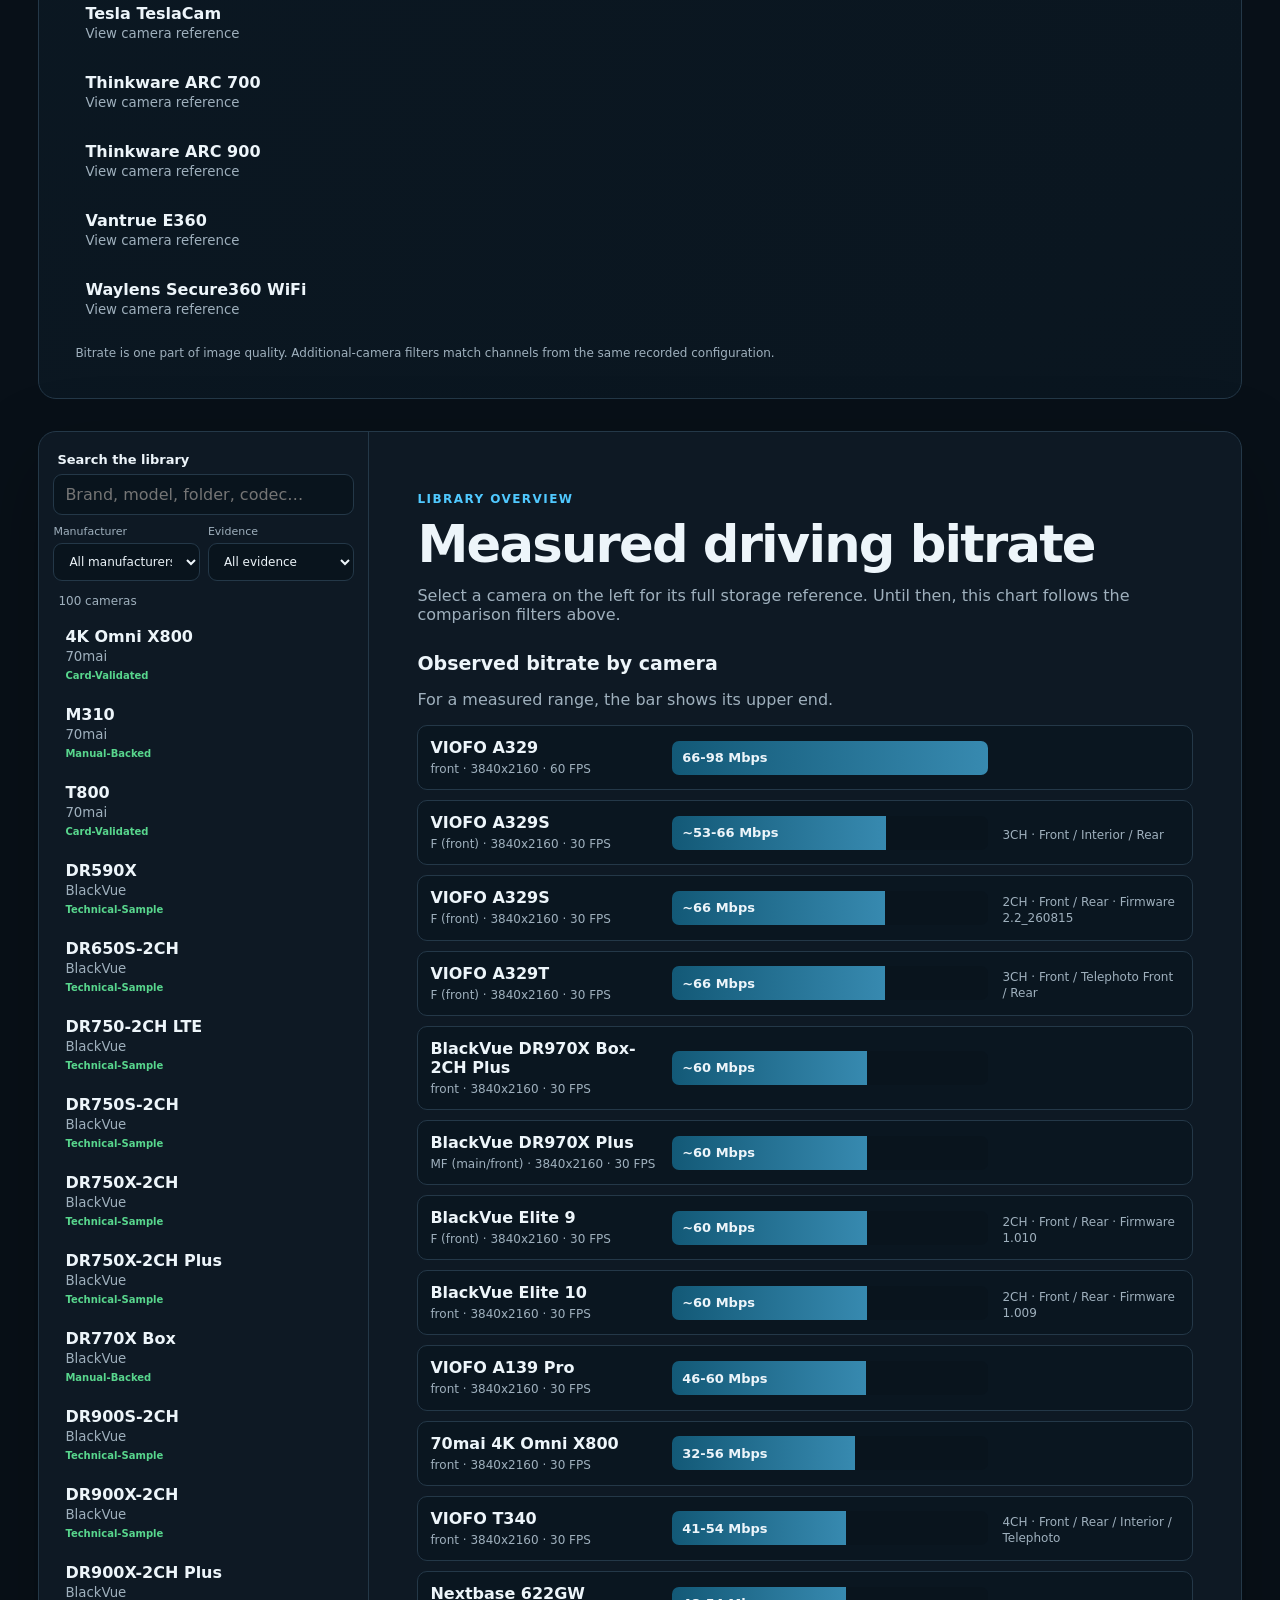
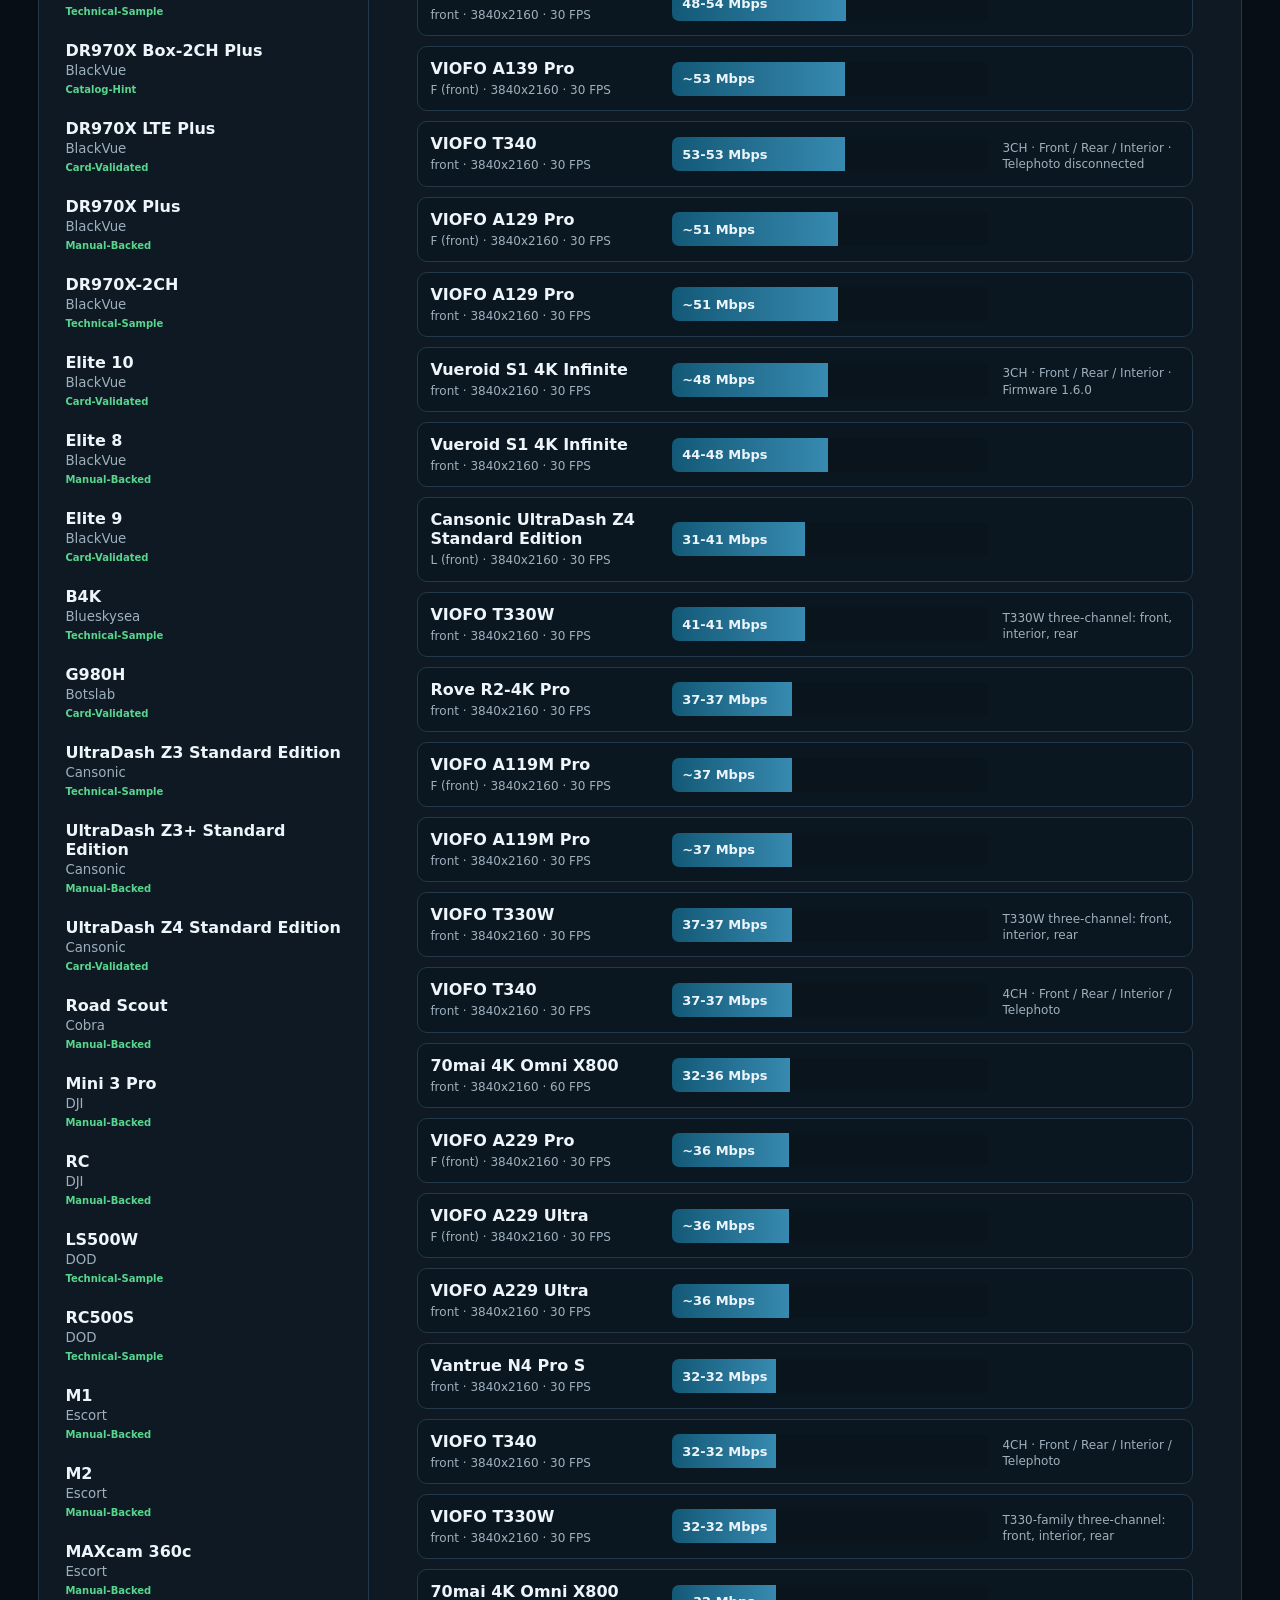
==== commit 9520d0d8: "feat: publish sourced parking-mode power comparison" ====
--- a/docs/index.html
+++ b/docs/index.html
@@ -17,6 +17,7 @@
     <nav aria-label="Project links">
       <a href="https://github.com/vortexopenclaw/dashcam-camera-profiles">GitHub</a>
       <a href="https://github.com/vortexopenclaw/dashcam-camera-profiles/blob/main/CONTRIBUTING.md">Contribute</a>
+      <a href="parking-mode.html">Parking power</a>
       <a href="#methodology">Configurations</a>
       <a href="privacy.md">Privacy</a>
     </nav>
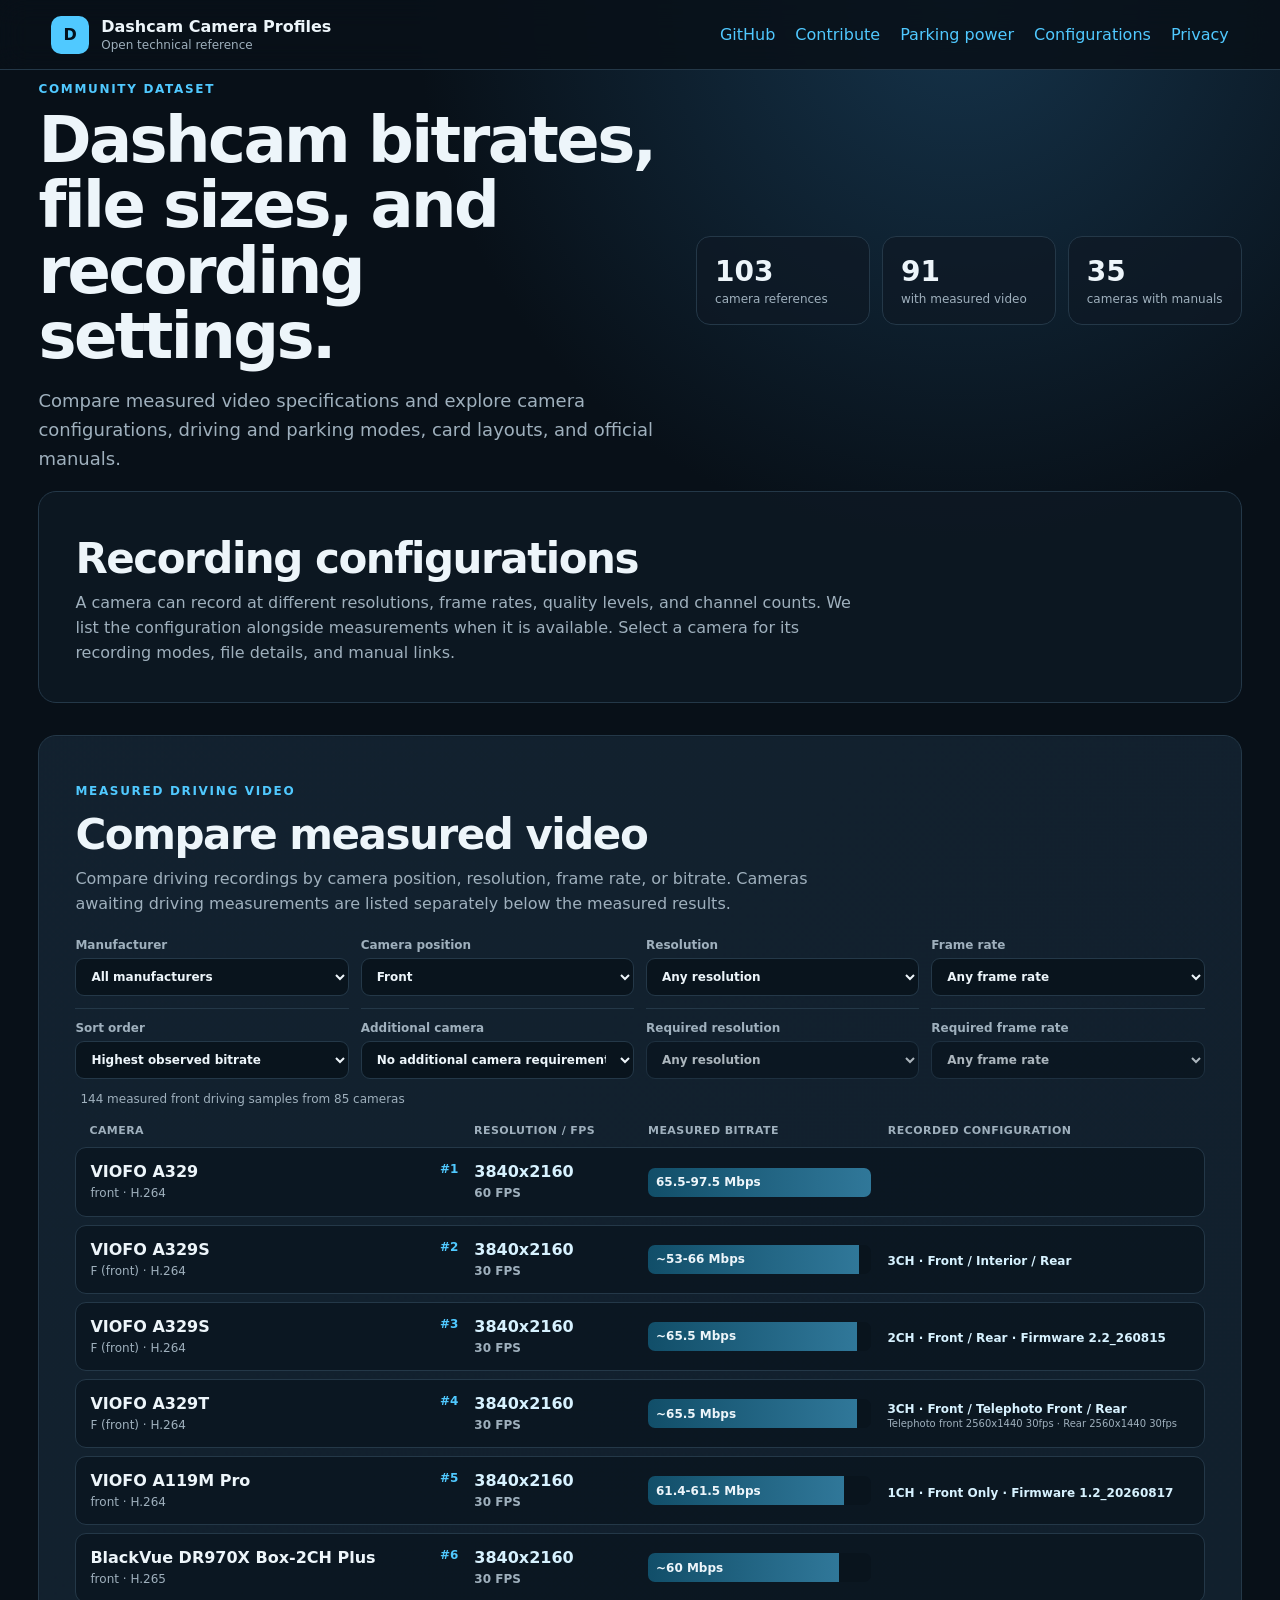
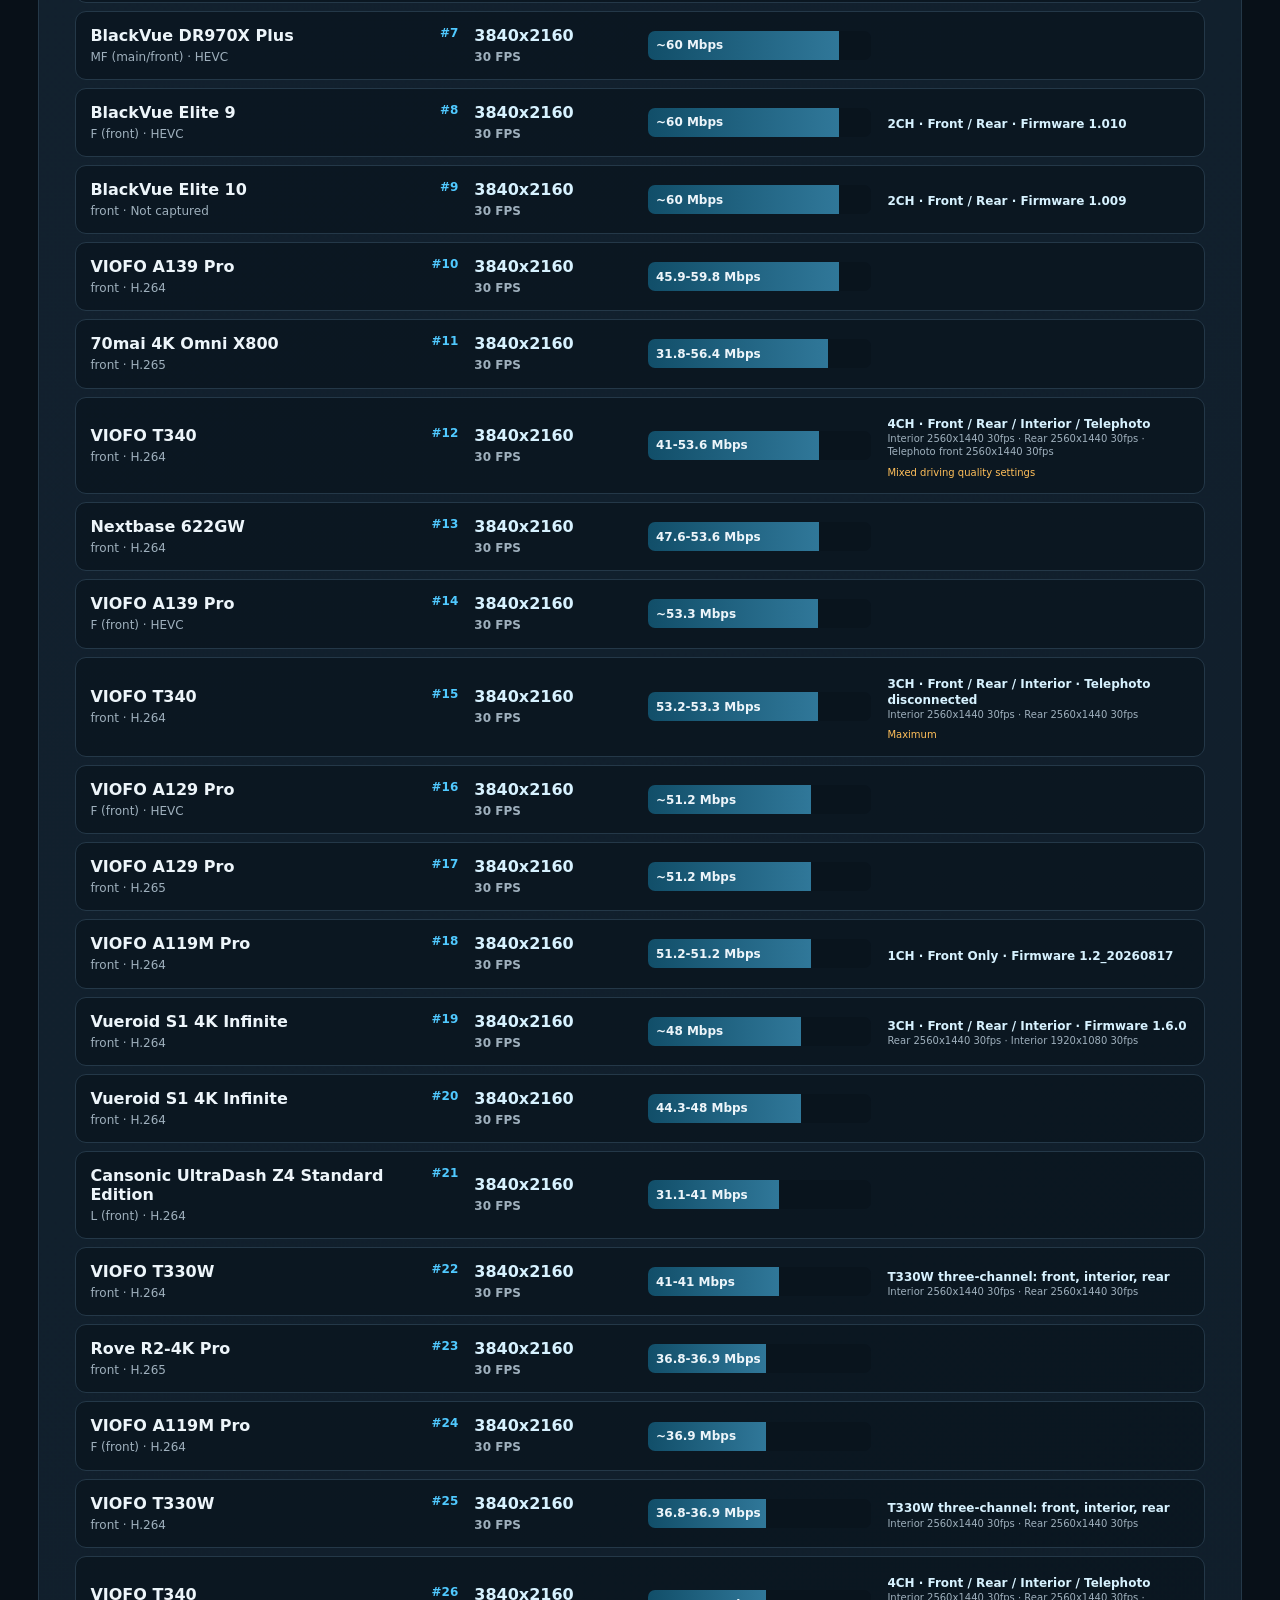
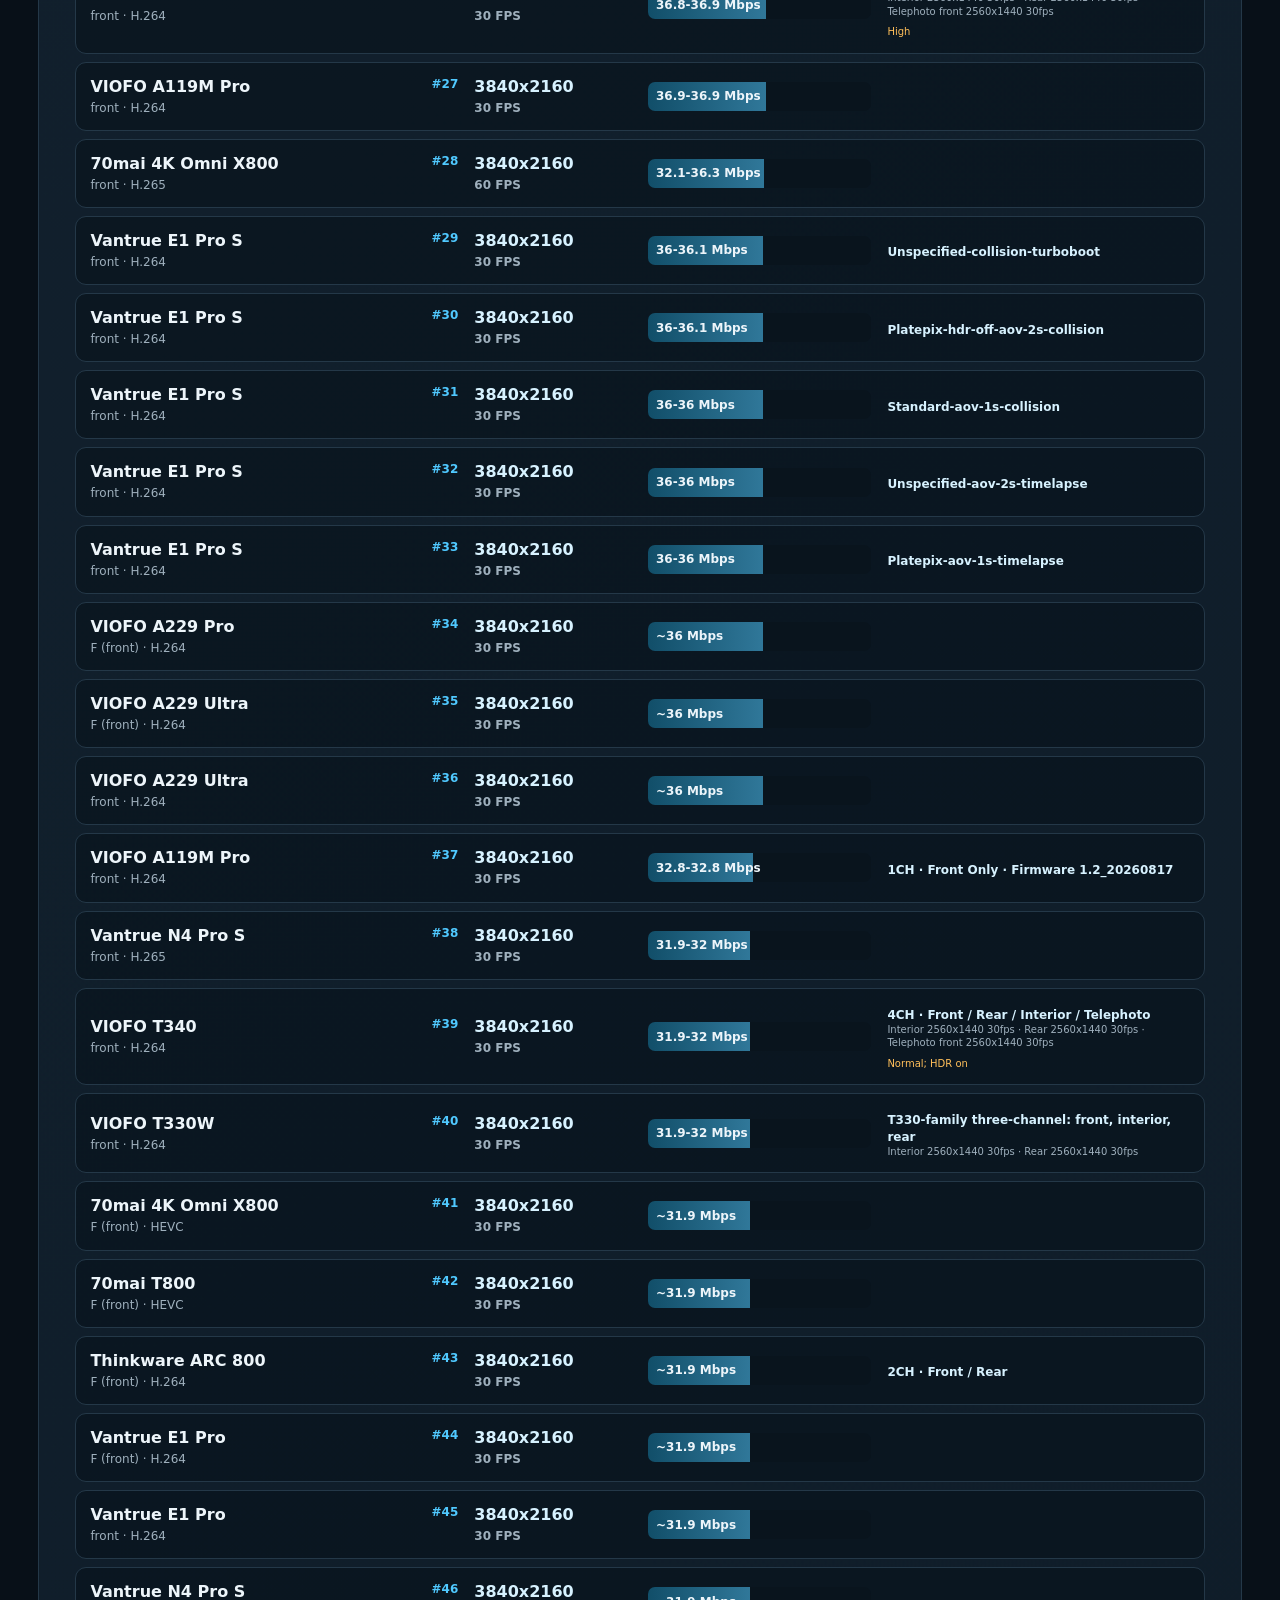
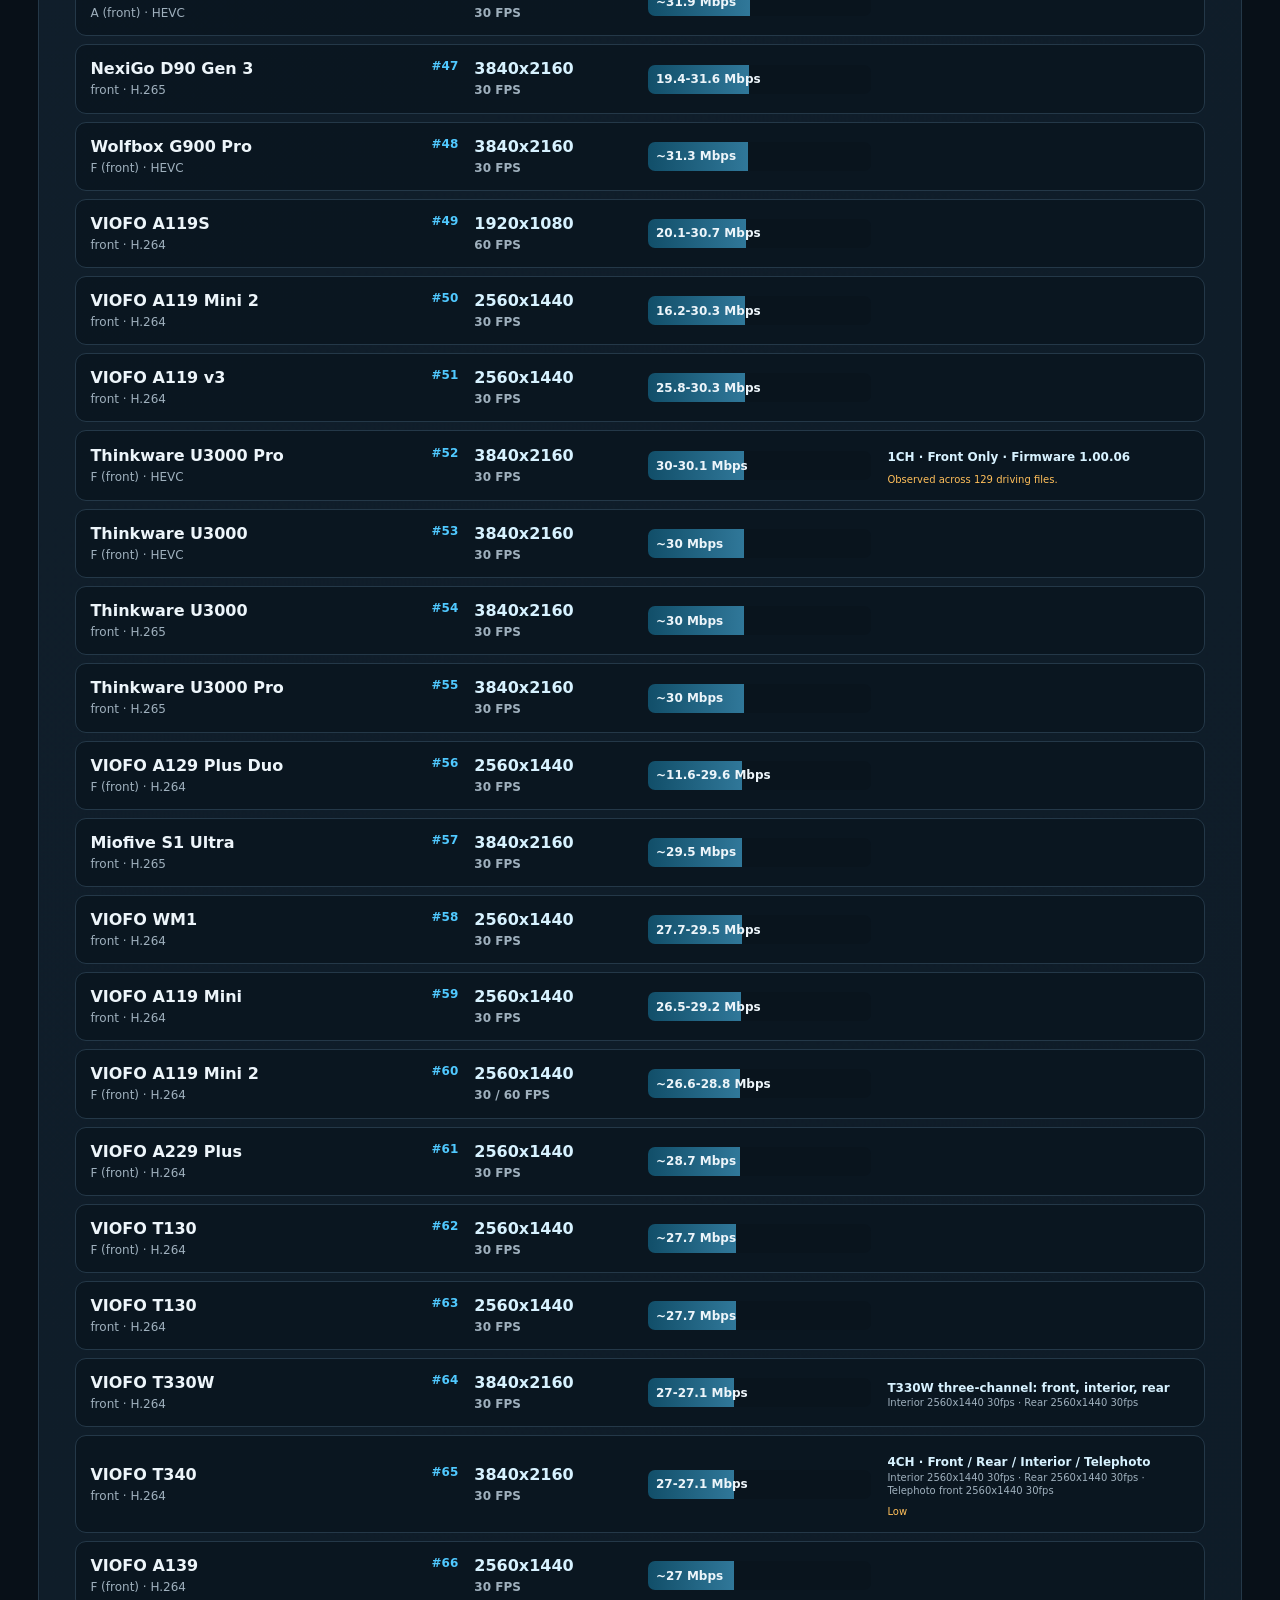
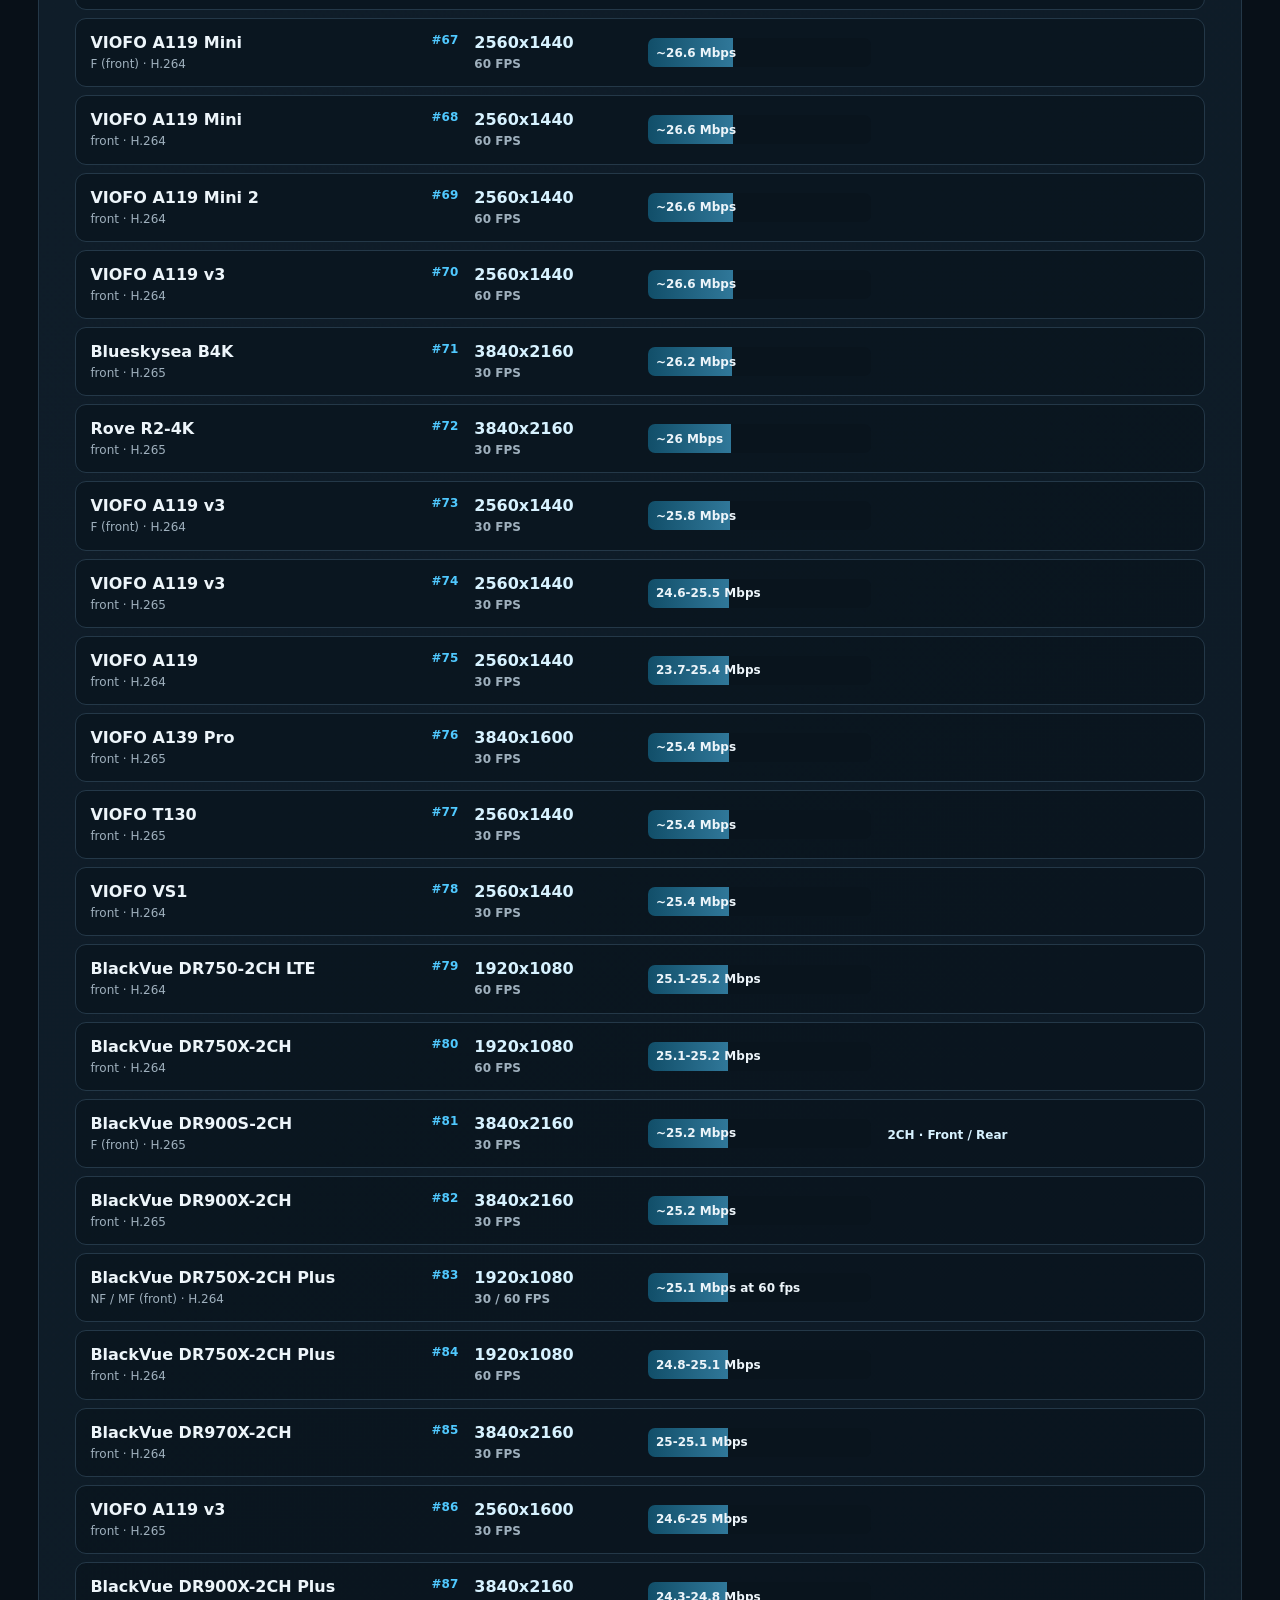
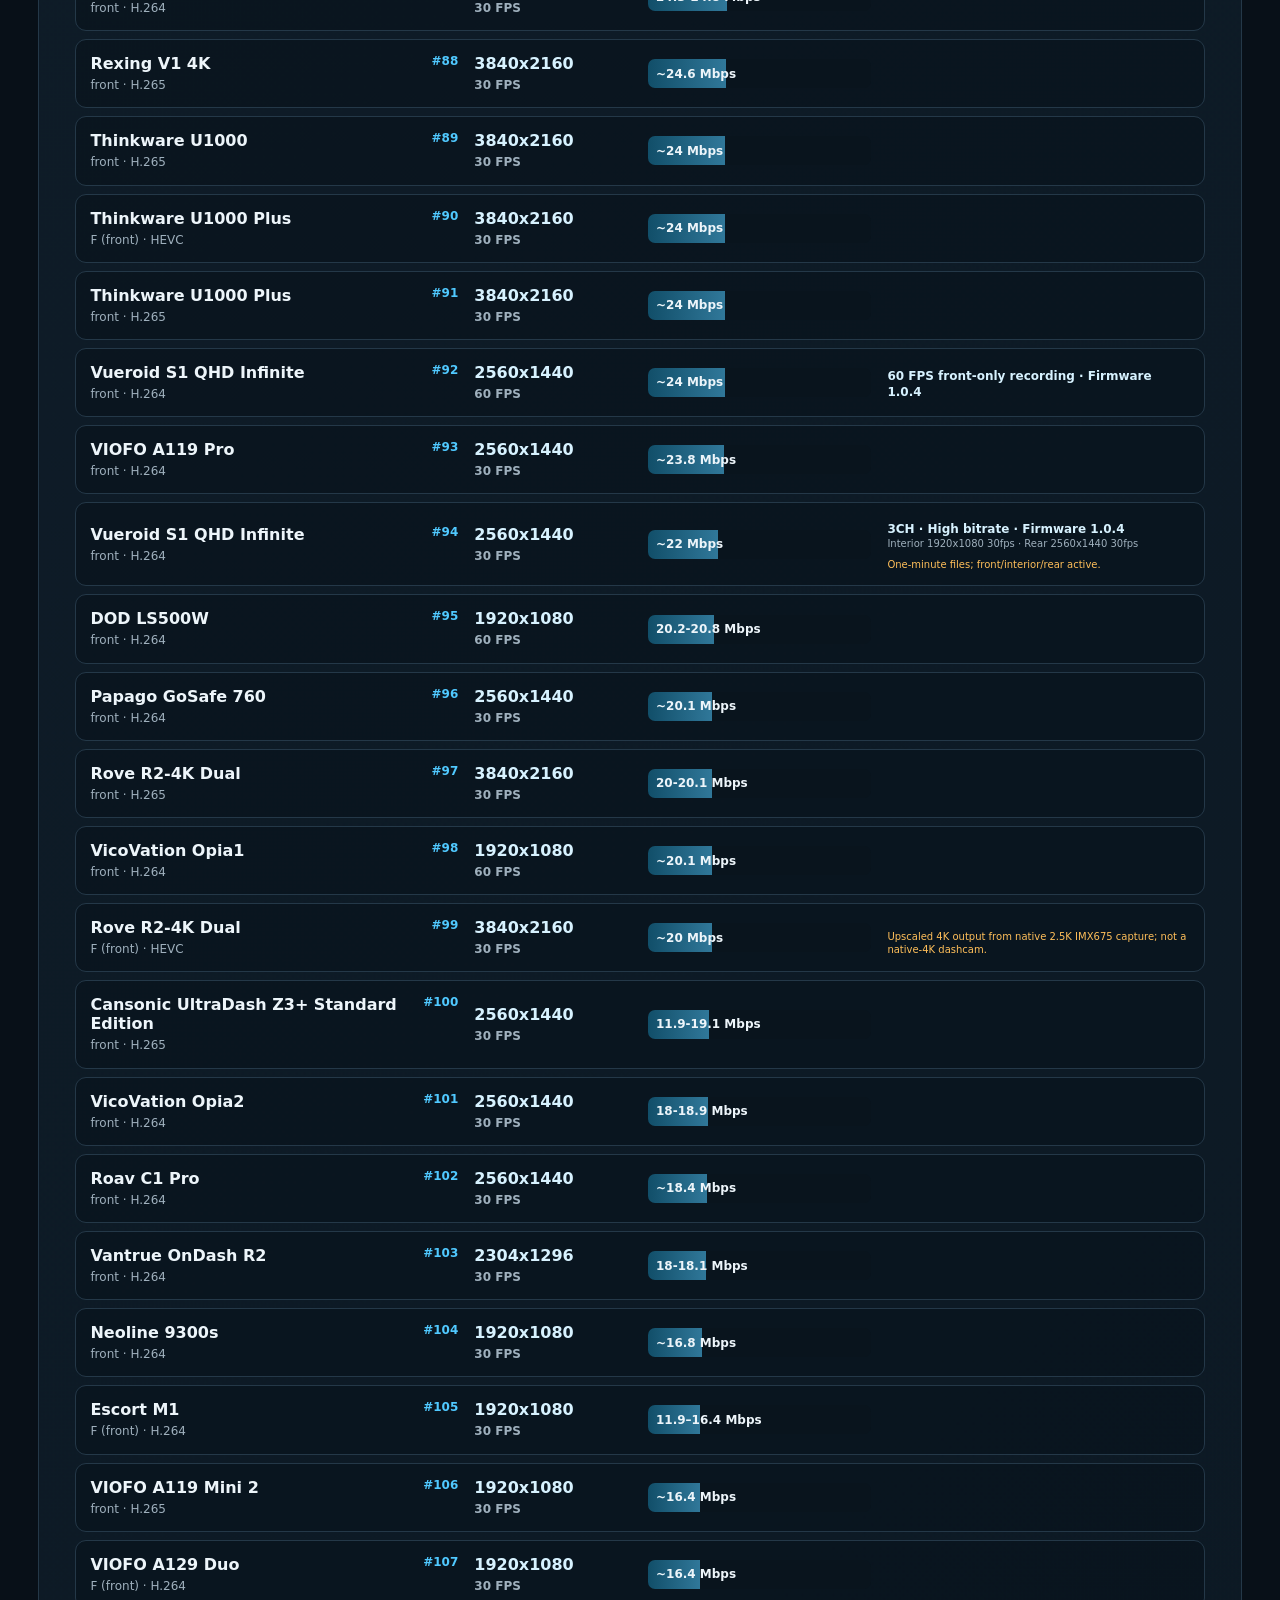
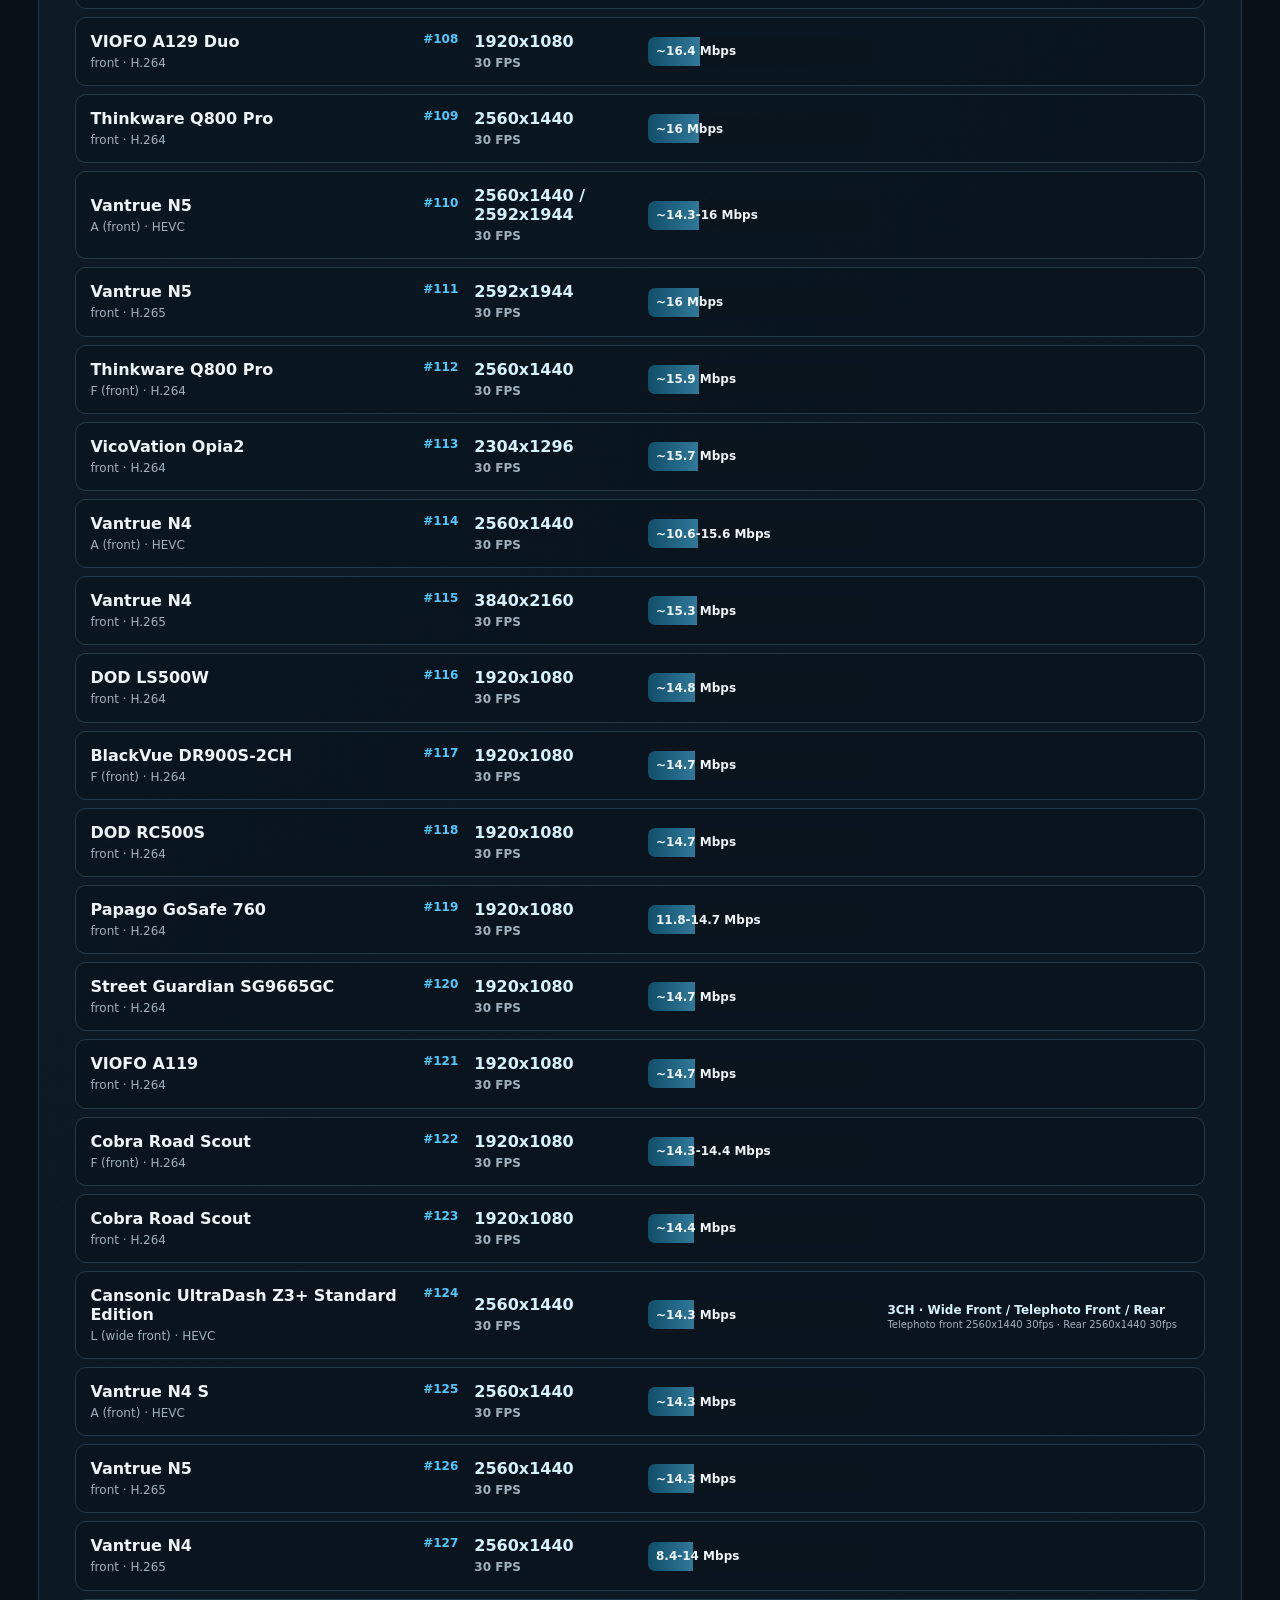
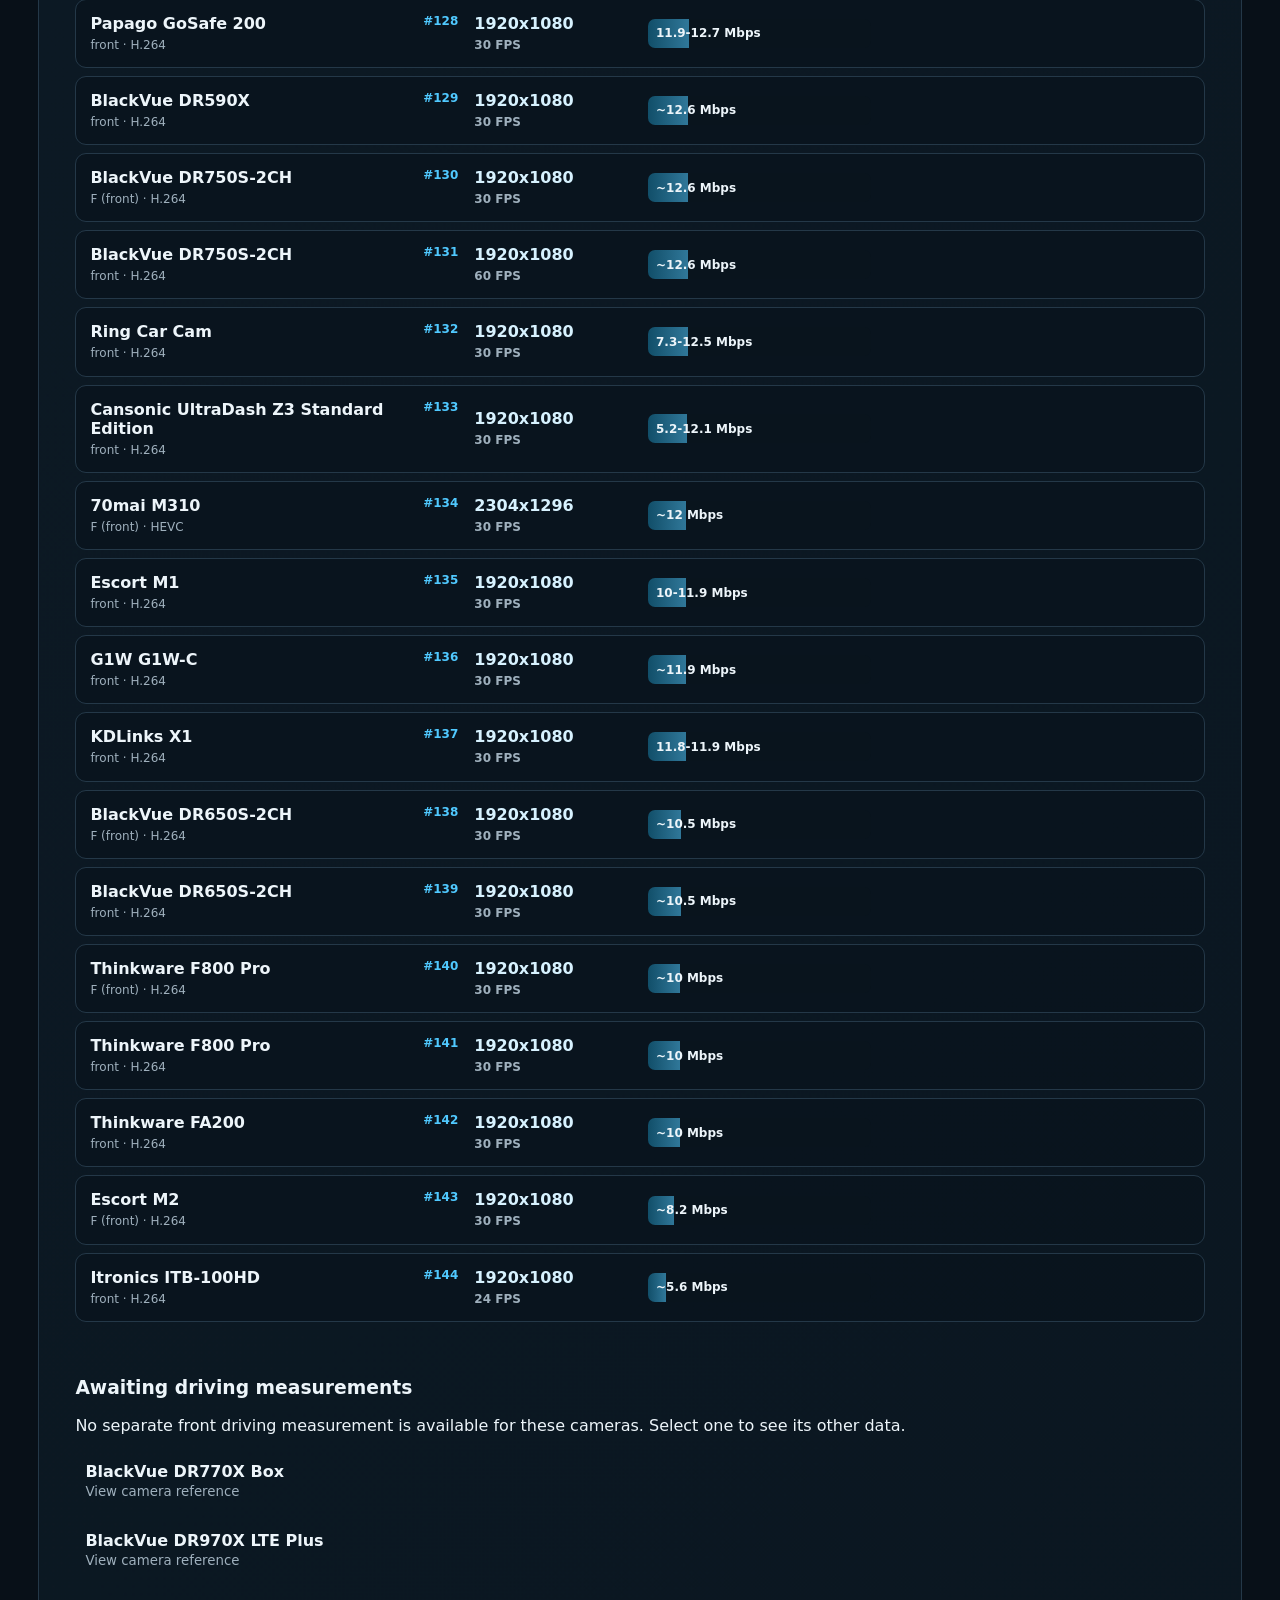
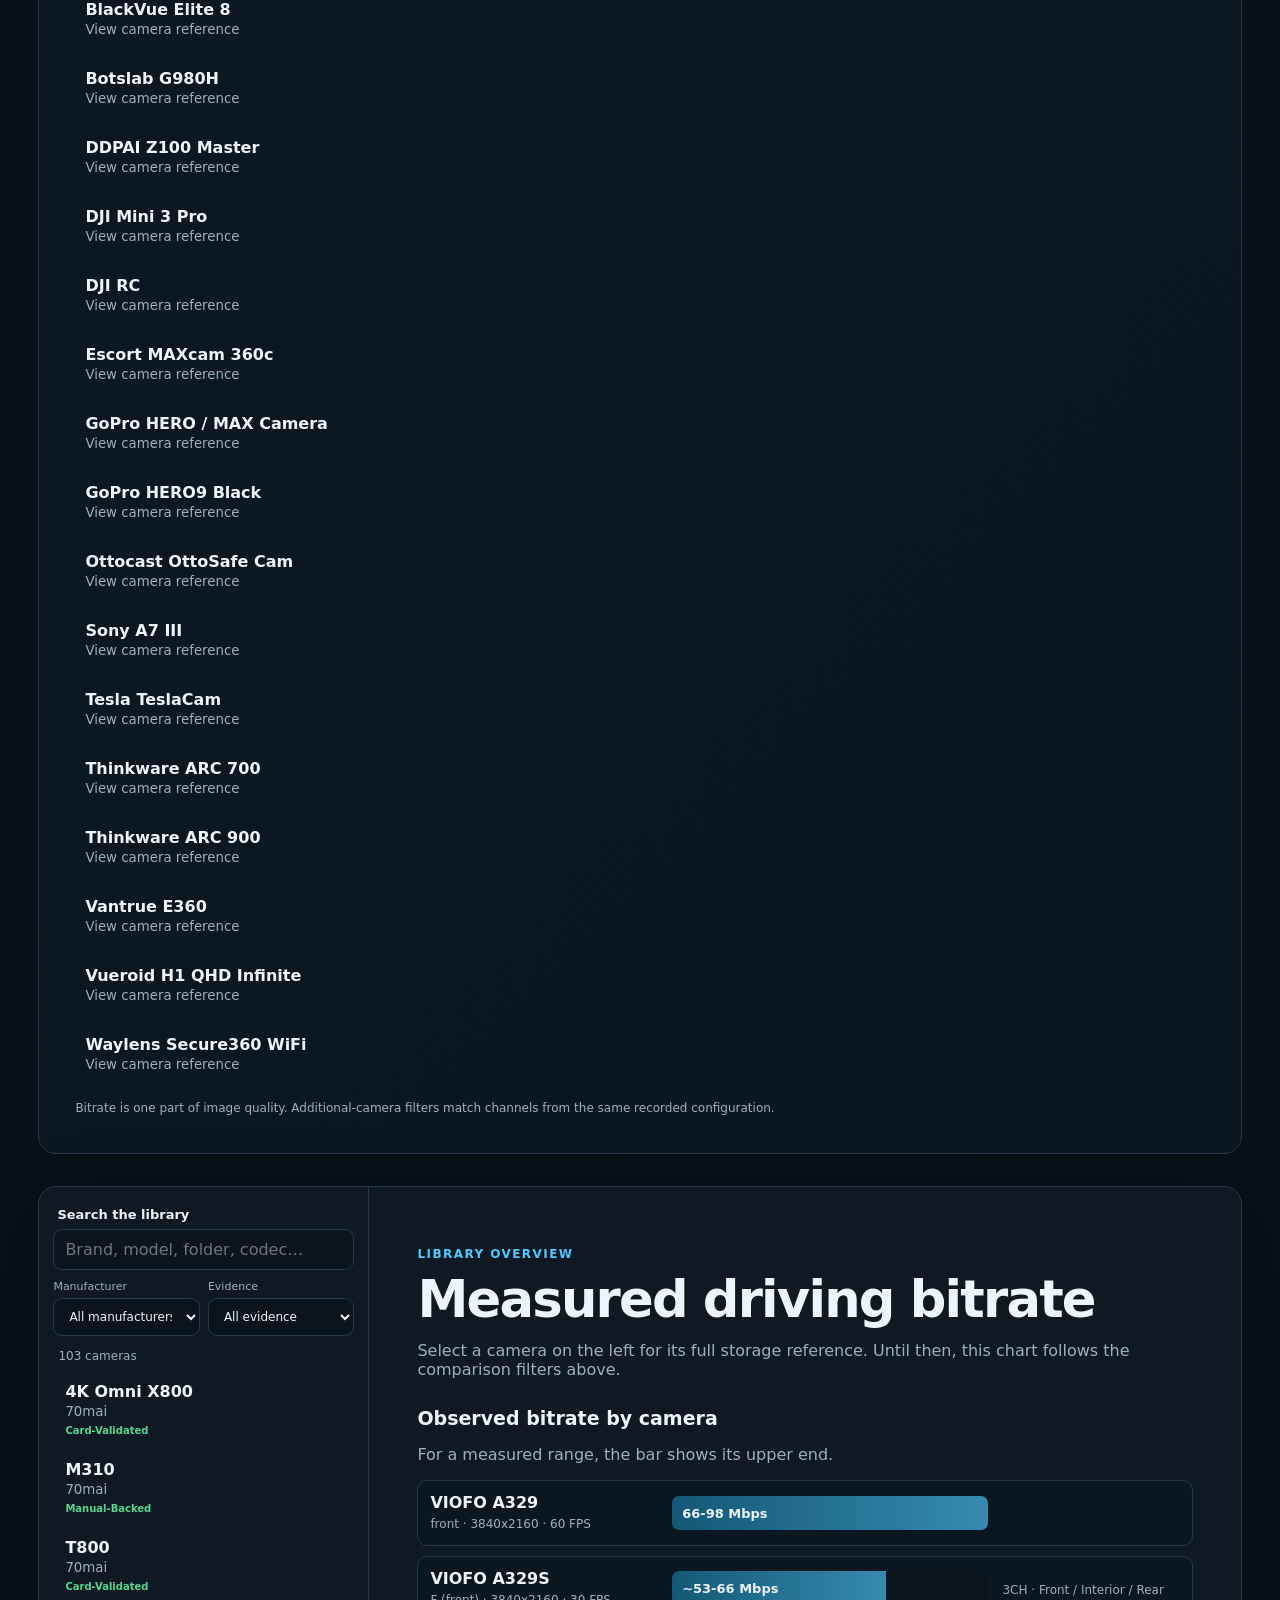
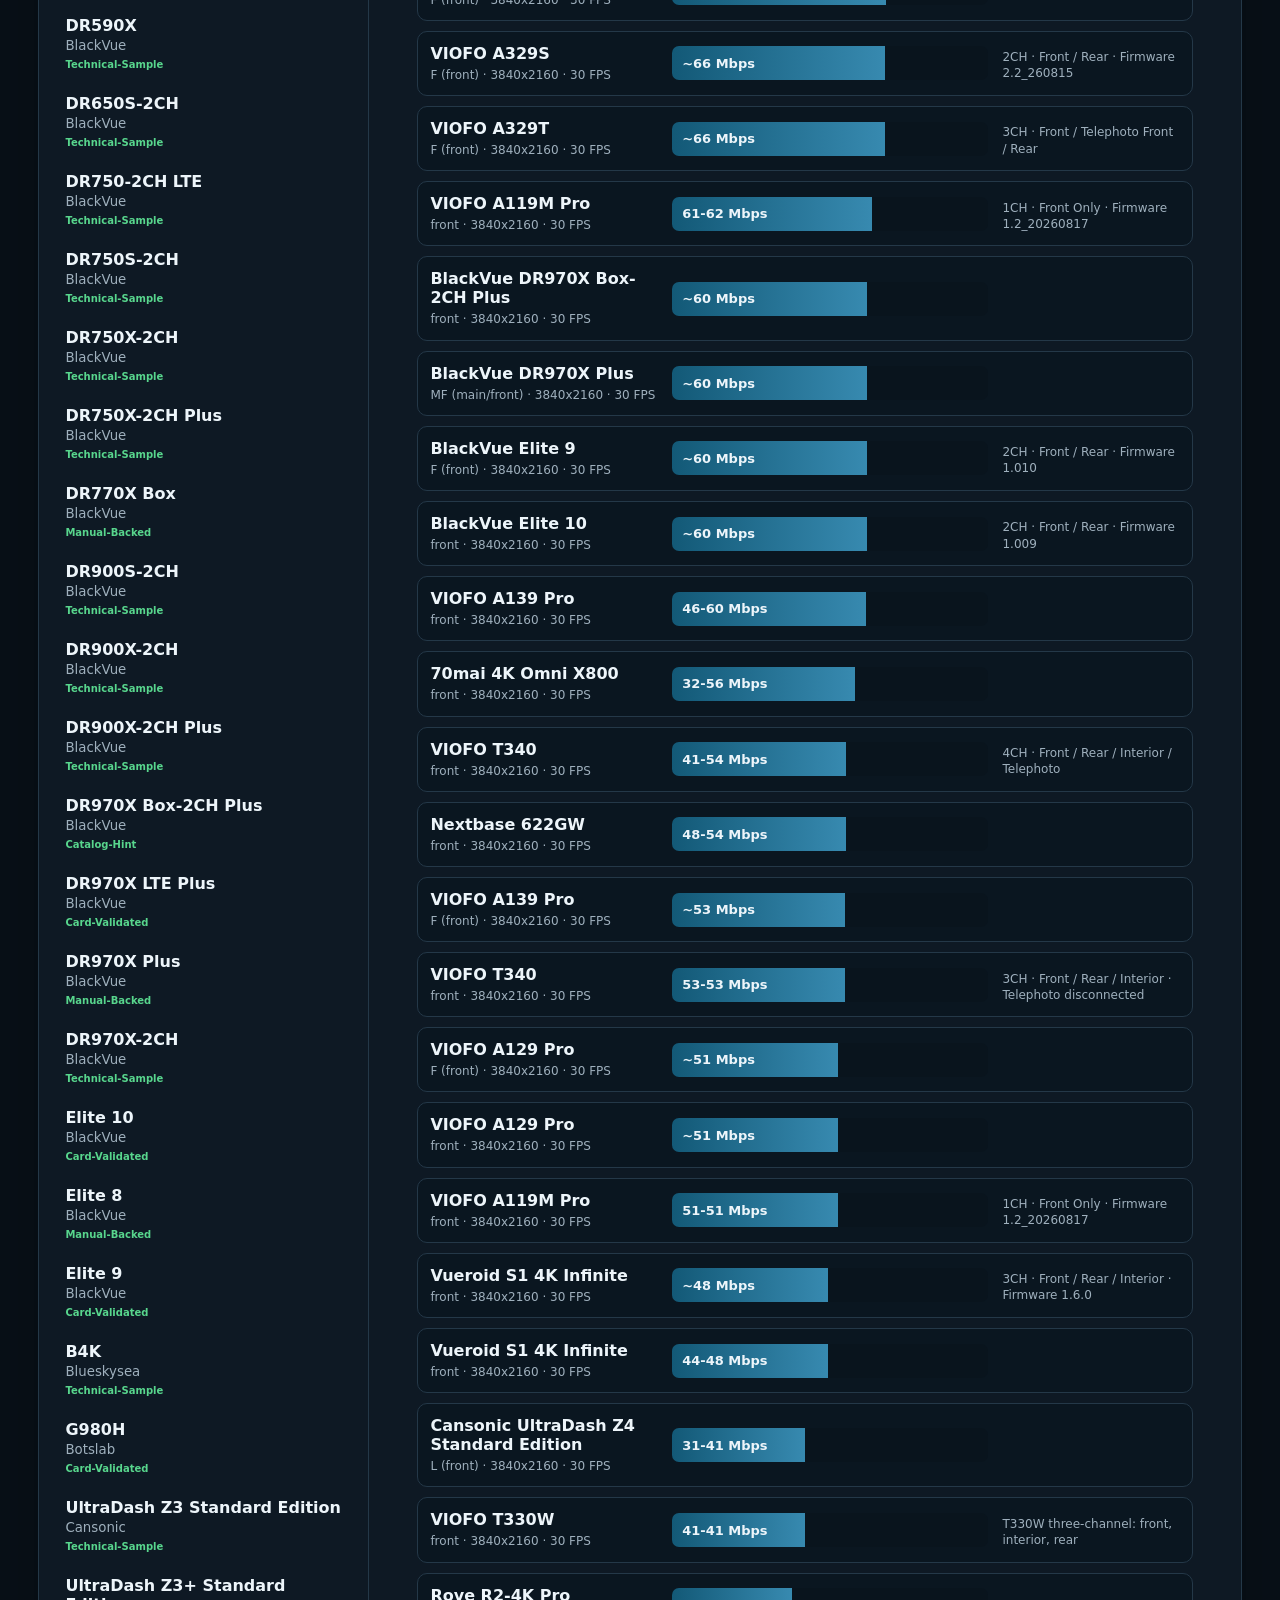
==== commit 6ec74224: "Make Z100 Master video specs readable before audit details" ====
--- a/docs/index.html
+++ b/docs/index.html
@@ -5,8 +5,8 @@
   <meta name="viewport" content="width=device-width, initial-scale=1">
   <meta name="description" content="Community-maintained technical reference for dashcam folders, filenames, recording modes, resolutions, bitrates, and manuals.">
   <title>Dashcam Camera Profiles</title>
-  <link rel="stylesheet" href="assets/styles.css?v=20261008">
-  <script src="assets/app.js?v=20261008-config" defer></script>
+  <link rel="stylesheet" href="assets/styles.css?v=20261113-video-specs">
+  <script src="assets/app.js?v=20261113-video-specs" defer></script>
 </head>
 <body>
   <header class="site-header">
--- a/docs/assets/styles.css
+++ b/docs/assets/styles.css
@@ -131,6 +131,32 @@
 .source-list a { padding: 10px 12px; border: 1px solid var(--line); border-radius: 9px; background: var(--panel-2); overflow-wrap: anywhere; }
 .empty-state { margin: 18vh auto; max-width: 500px; text-align: center; color: var(--muted); }
 .empty-state h2 { color: var(--text); }
+.video-specs h3 { margin: 24px 0 12px; font-size: 17px; }
+.video-spec-group { margin: 16px 0; }
+.video-spec-group h4 { margin: 0 0 8px; color: var(--text); font-size: 14px; }
+.video-specs .section-intro { font-size: 13px; line-height: 1.5; }
+.video-spec-table { width: 100%; border-collapse: collapse; font-size: 14px; font-variant-numeric: tabular-nums; }
+.video-spec-table th, .video-spec-table td { text-align: left; padding: 10px 8px; border-bottom: 1px solid var(--line); }
+.video-spec-table thead th { color: var(--muted); font-size: 12px; font-weight: 500; }
+.video-spec-table tbody th { font-weight: 600; }
+.video-spec-table small { display: block; color: var(--muted); font-size: 11px; font-weight: 400; margin-top: 3px; }
+.technical-details { margin-top: 28px; border-top: 1px solid var(--line); border-bottom: 1px solid var(--line); }
+.technical-details > summary { padding: 16px 0; min-height: 44px; cursor: pointer; color: var(--accent); font-weight: 600; }
+.technical-details > summary:focus-visible { outline: 2px solid var(--accent); outline-offset: 2px; }
+@media (max-width: 600px) {
+  .video-spec-table thead { position: absolute; width: 1px; height: 1px; overflow: hidden; clip-path: inset(50%); }
+  .video-spec-table, .video-spec-table tbody { display: block; }
+  .video-spec-table tr { display: grid; grid-template-columns: 1.35fr .65fr 1fr; padding: 10px 0; border-bottom: 1px solid var(--line); gap: 8px; }
+  .video-spec-table th, .video-spec-table td { padding: 0; border: 0; }
+  .video-spec-table tbody th { grid-column: 1 / -1; }
+  .video-spec-table small { display: inline; margin-left: 8px; }
+  .video-spec-table td { font-size: 12px; white-space: nowrap; }
+  .video-spec-table td::before { display: block; color: var(--muted); font-size: 11px; margin-bottom: 4px; }
+  .video-spec-table td:nth-child(2)::before { content: "Resolution"; }
+  .video-spec-table td:nth-child(3)::before { content: "FPS"; }
+  .video-spec-table td:nth-child(4)::before { content: "Mbps"; }
+}
+
 footer { padding: 26px; color: var(--muted); text-align: center; font-size: 12px; }
 
 @media (max-width: 900px) {
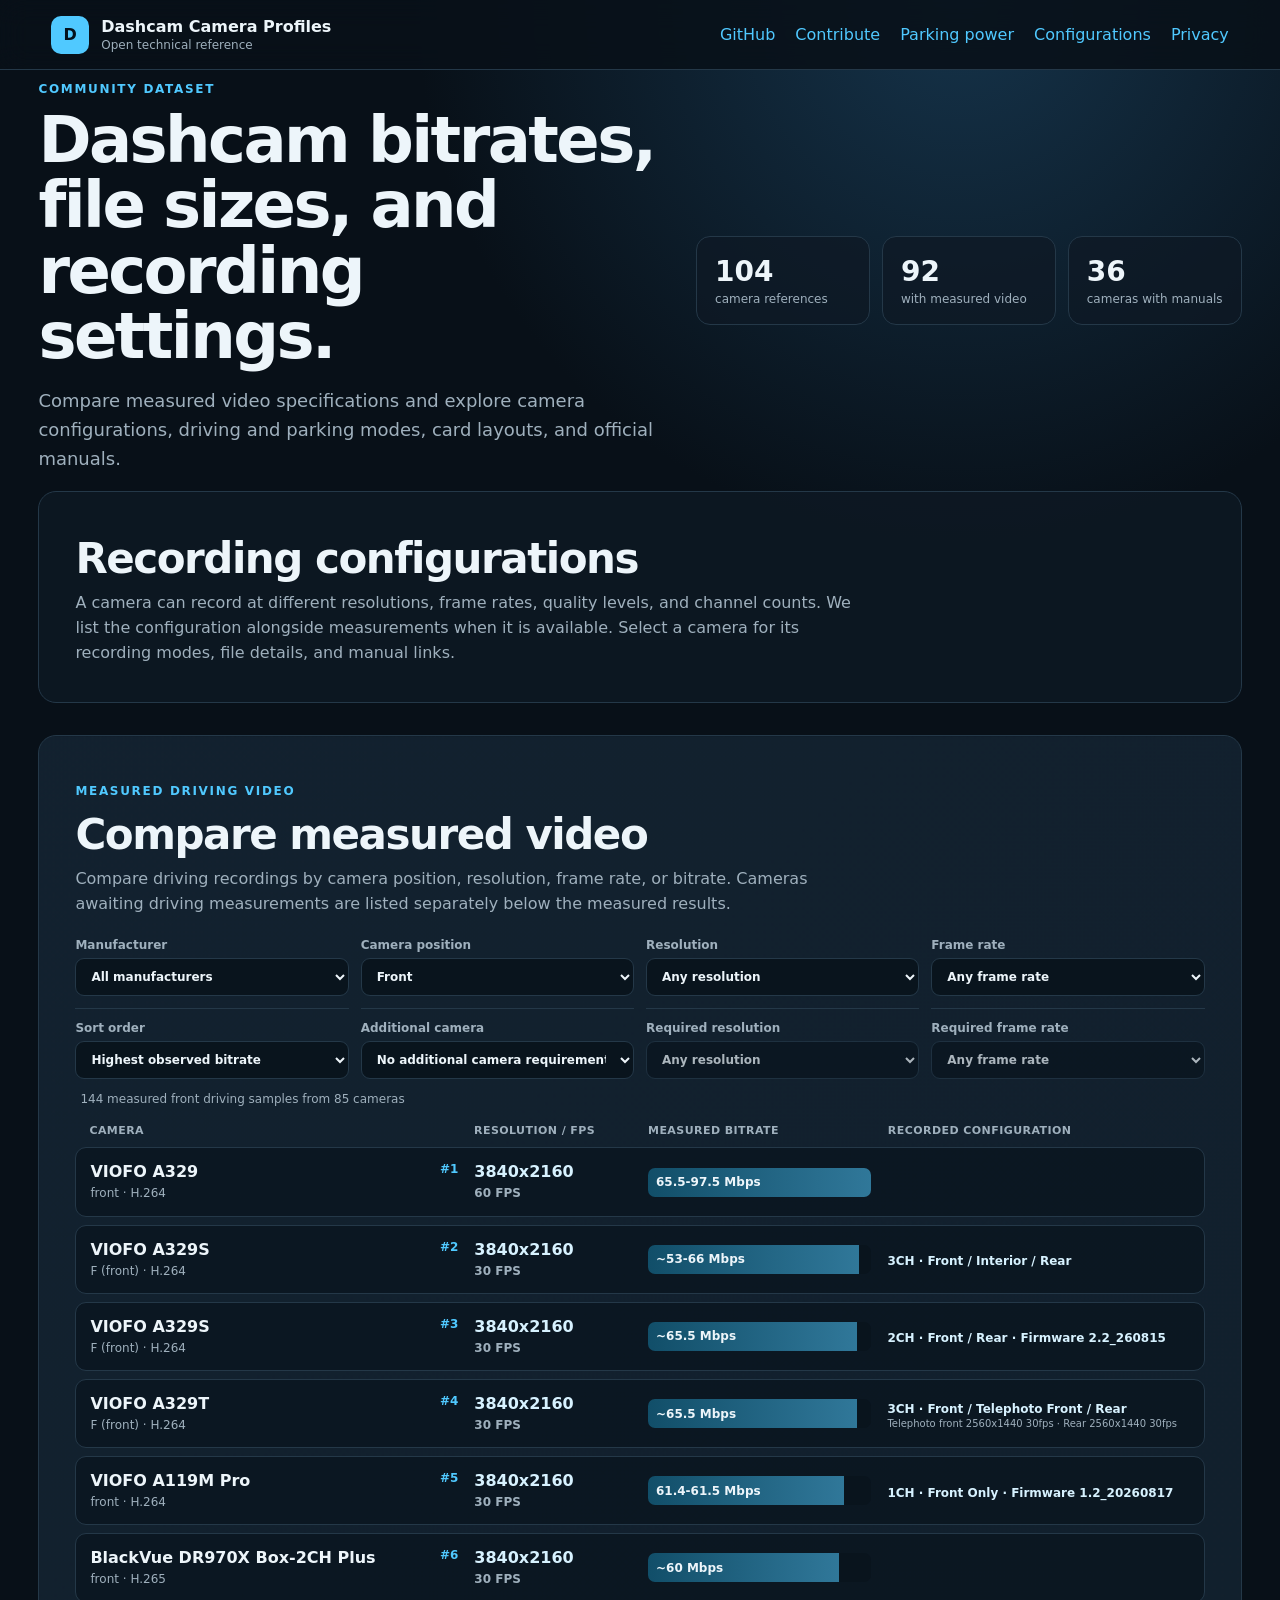
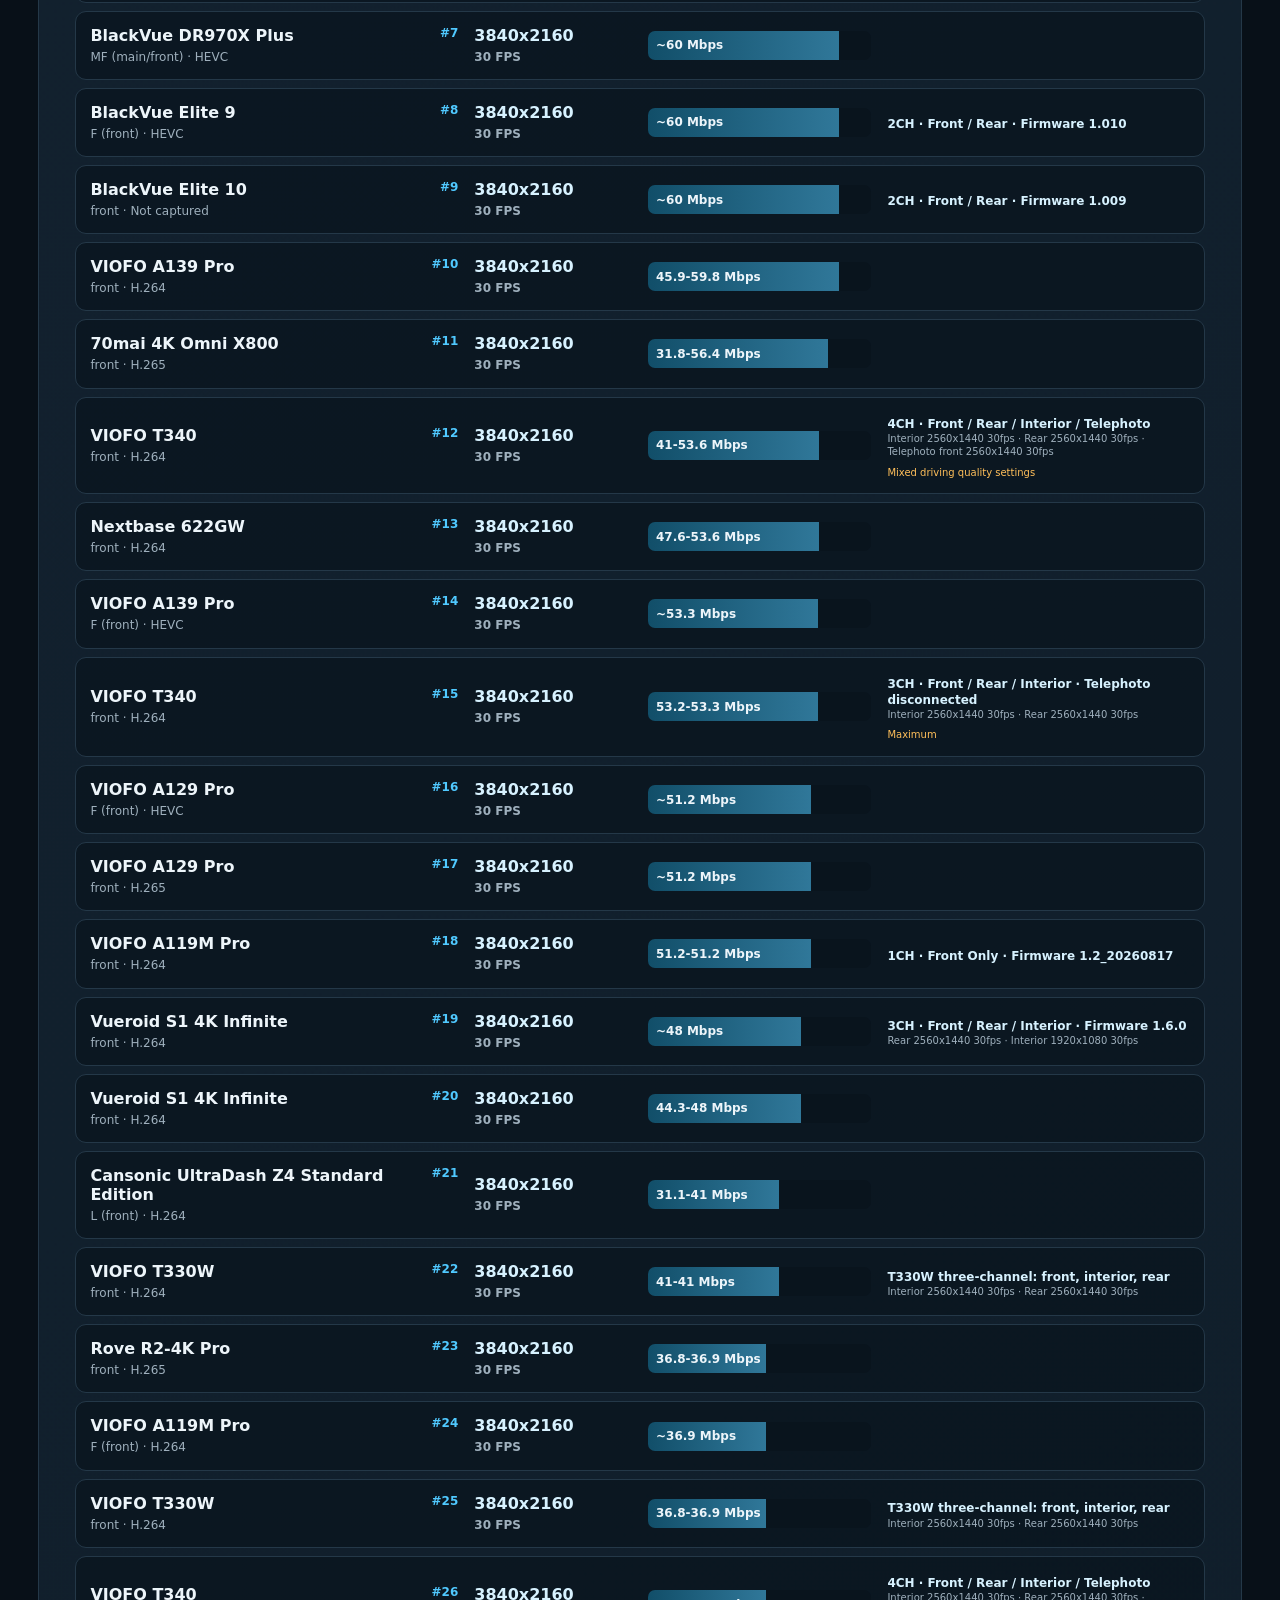
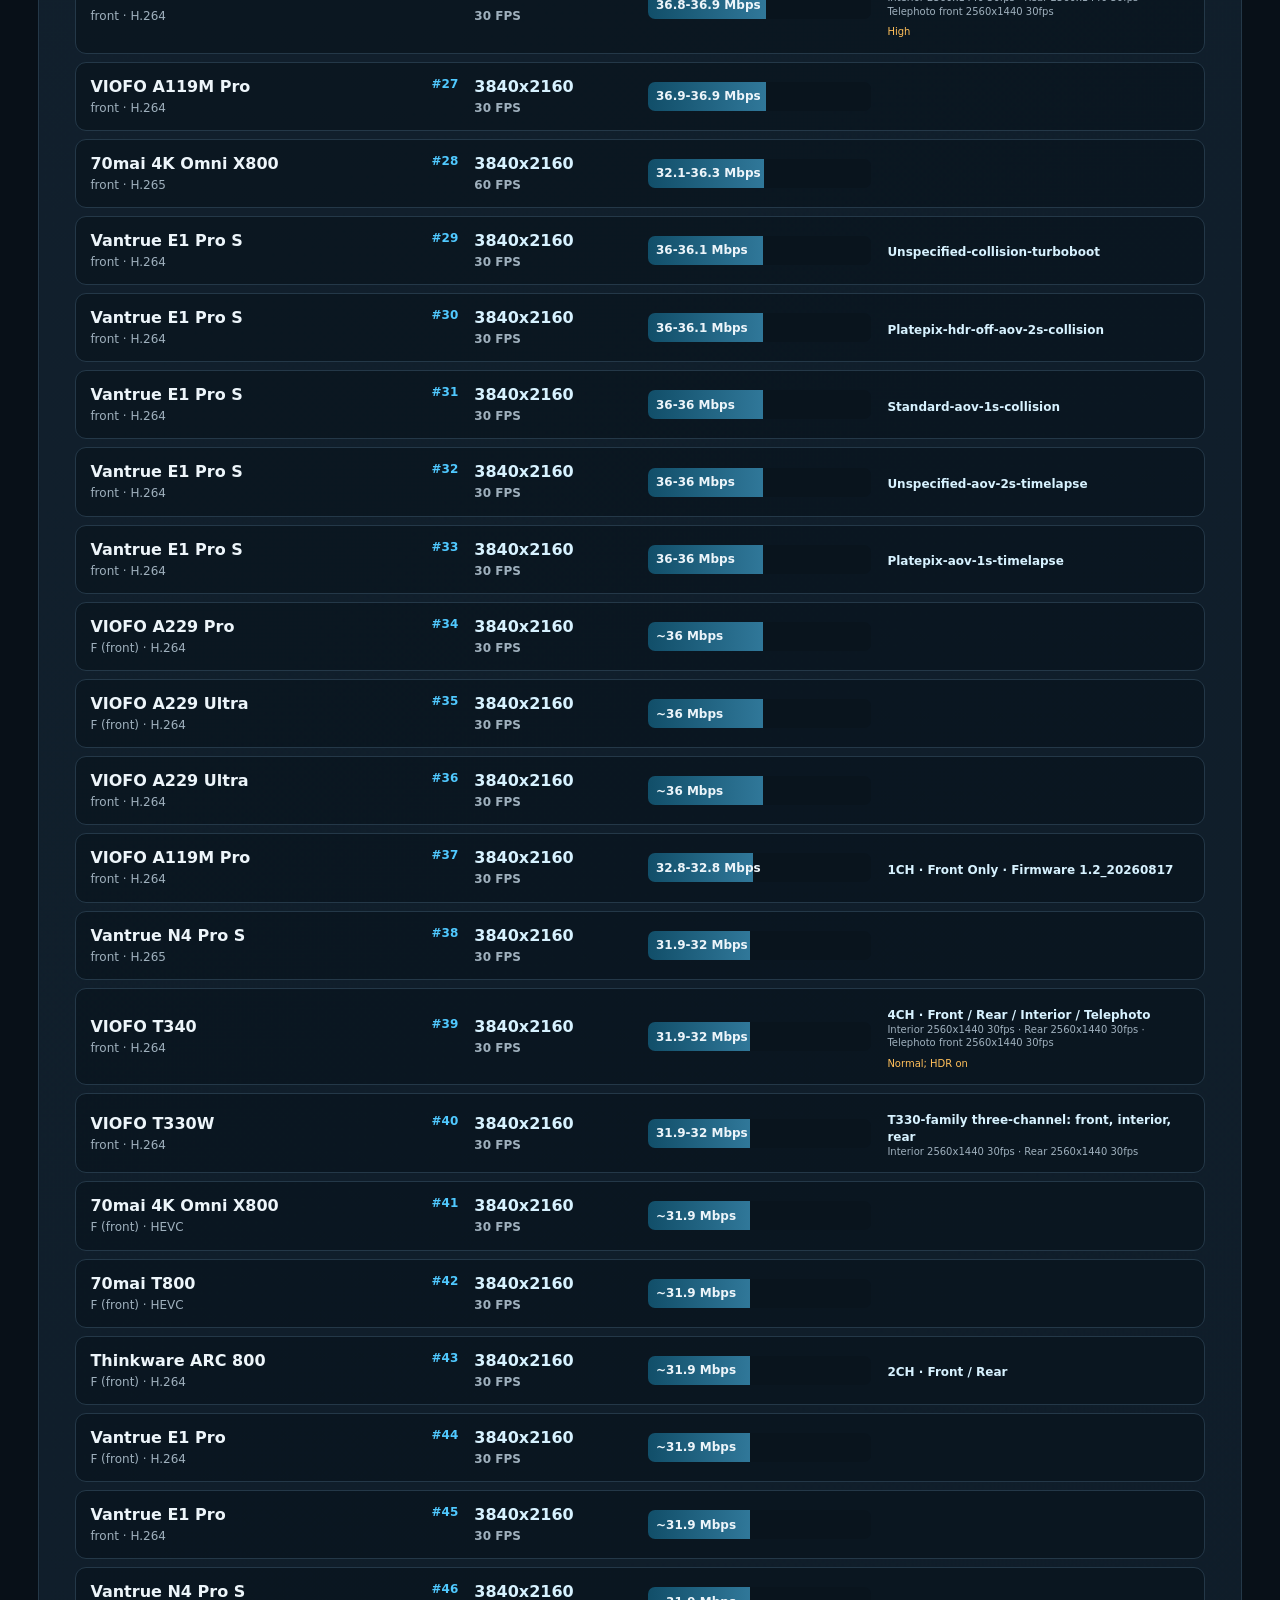
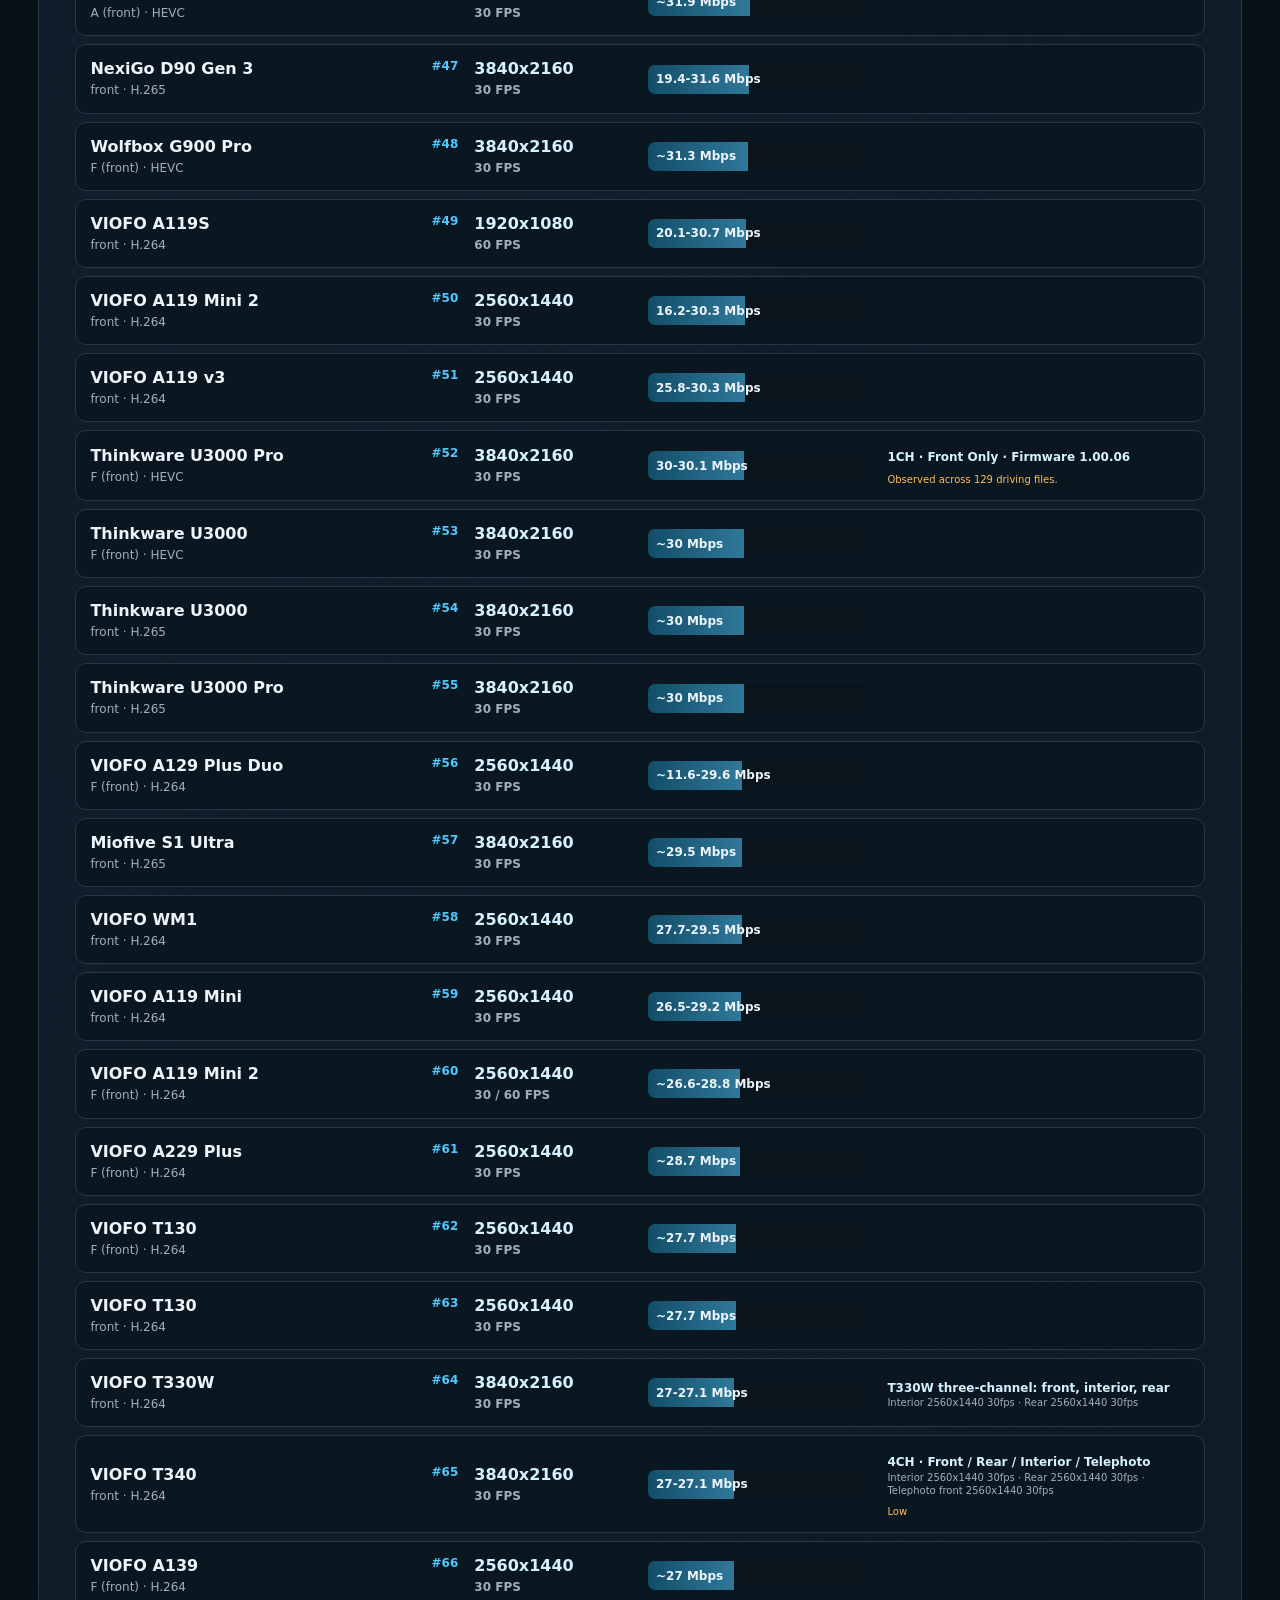
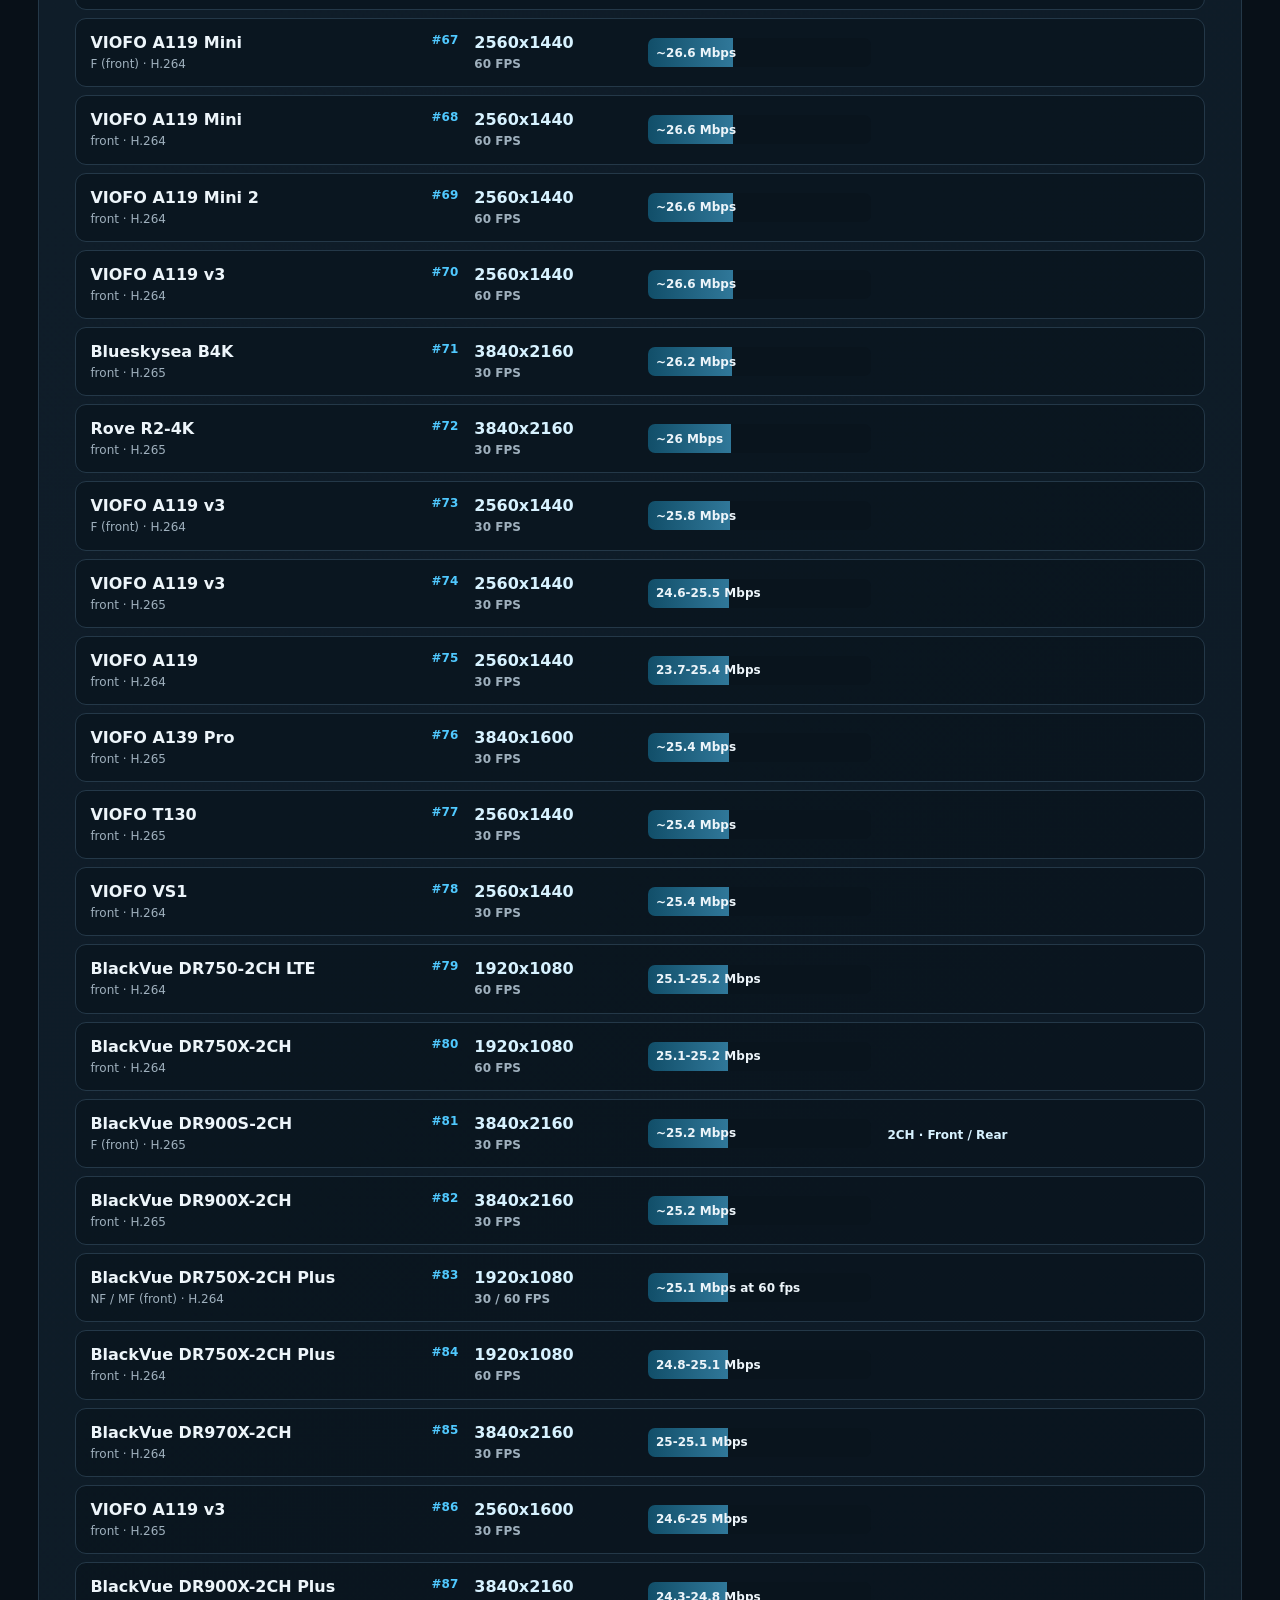
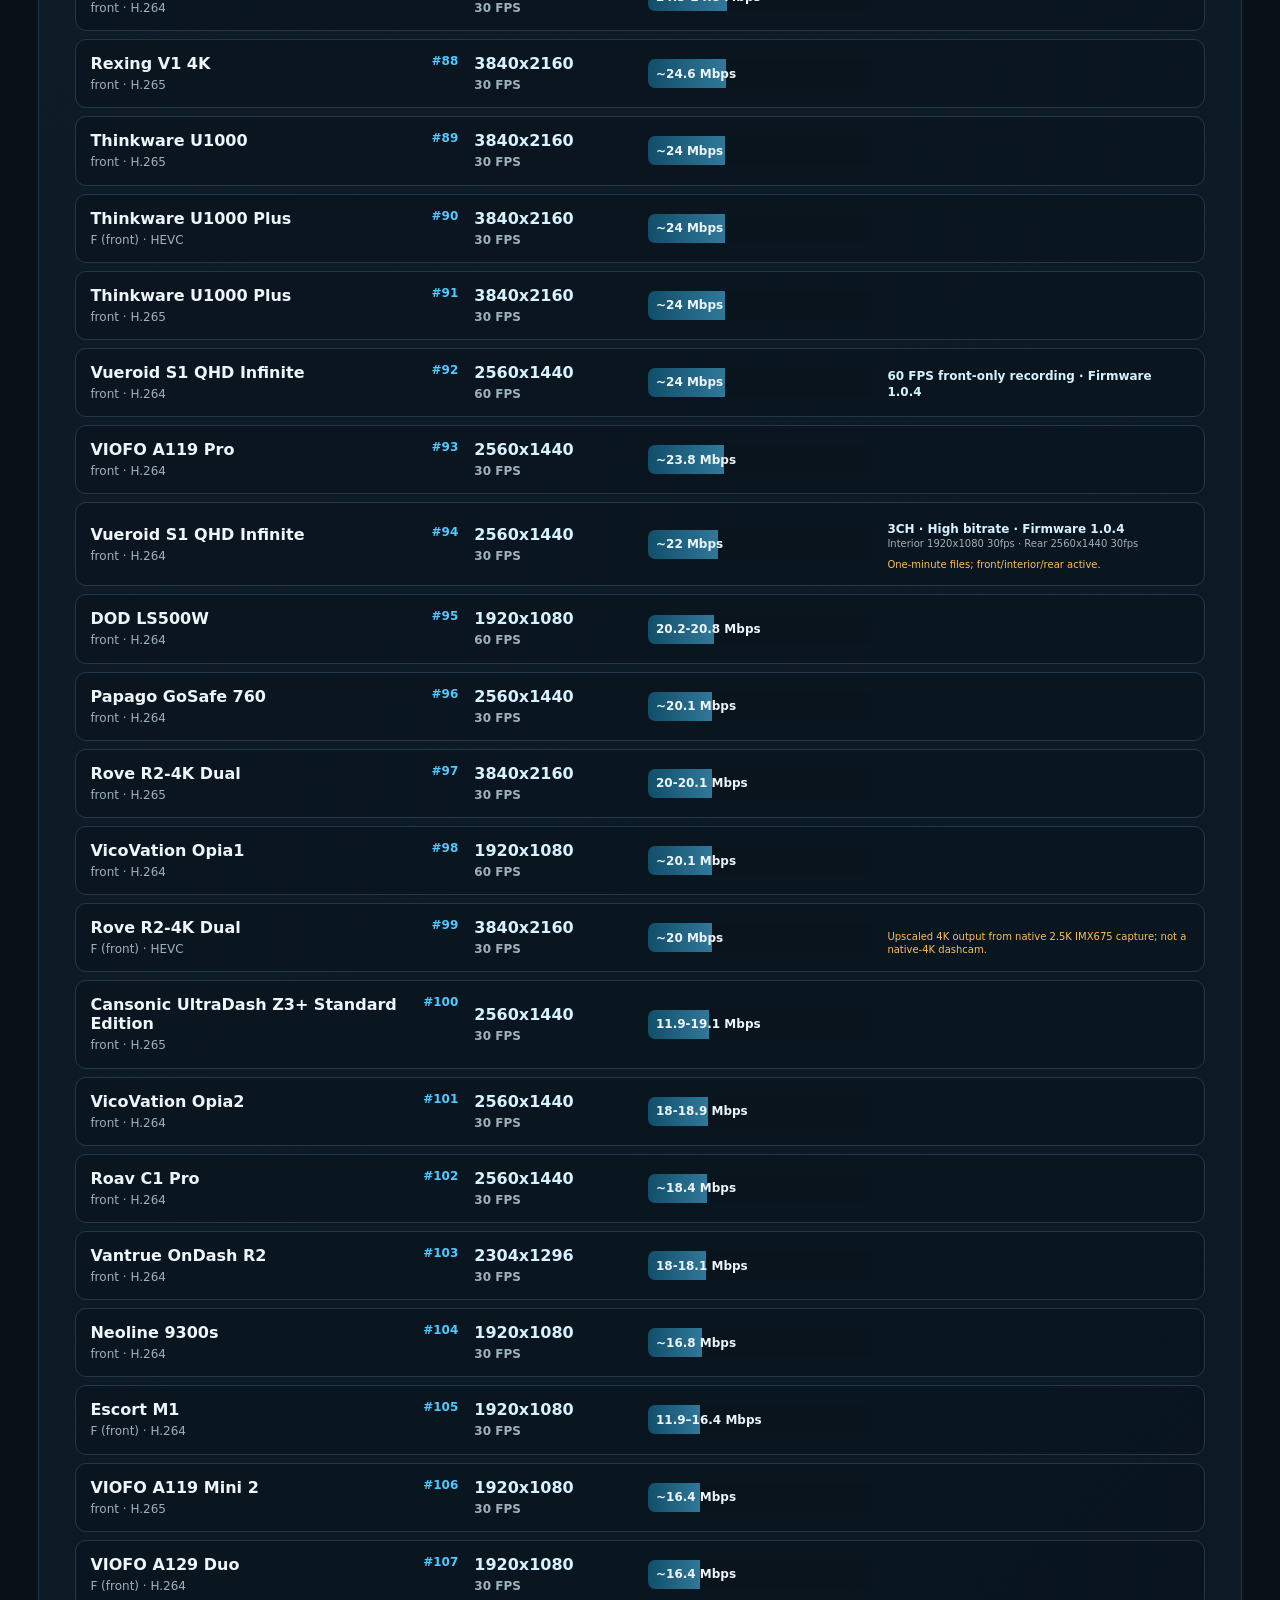
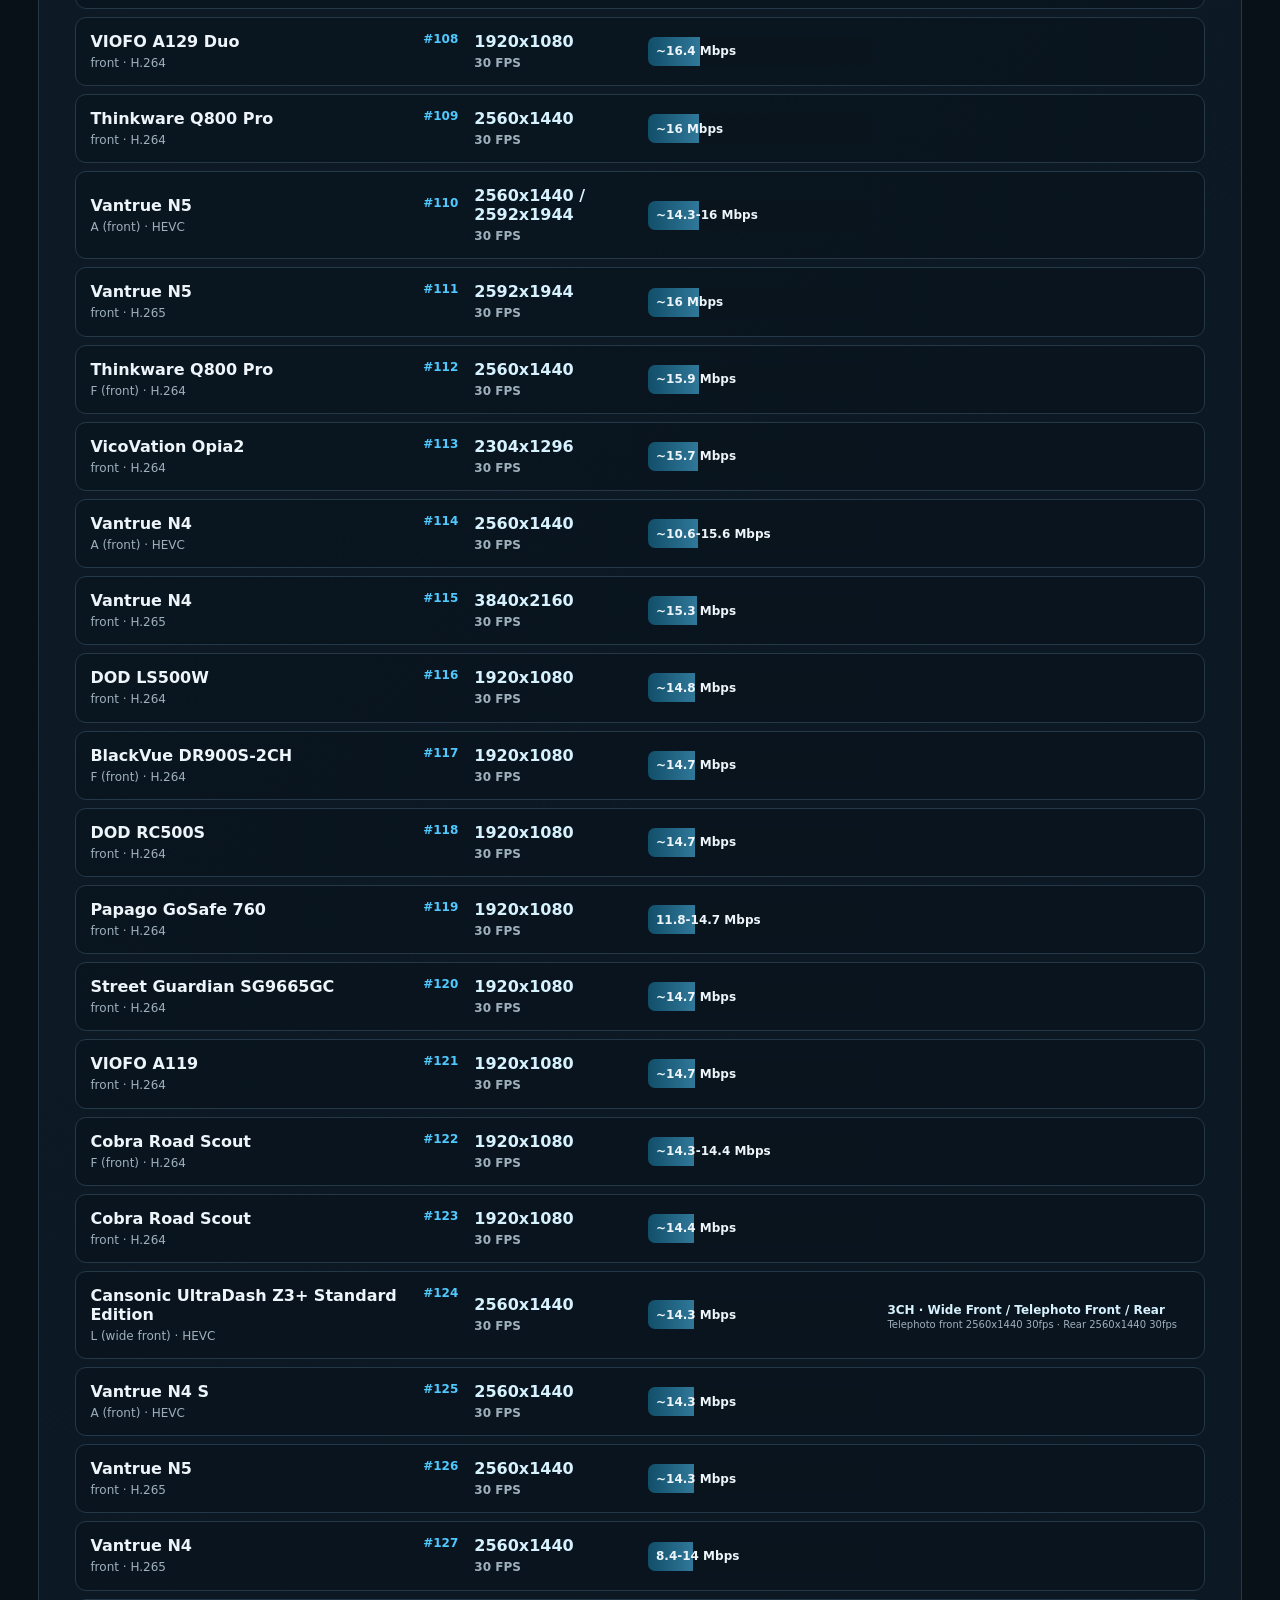
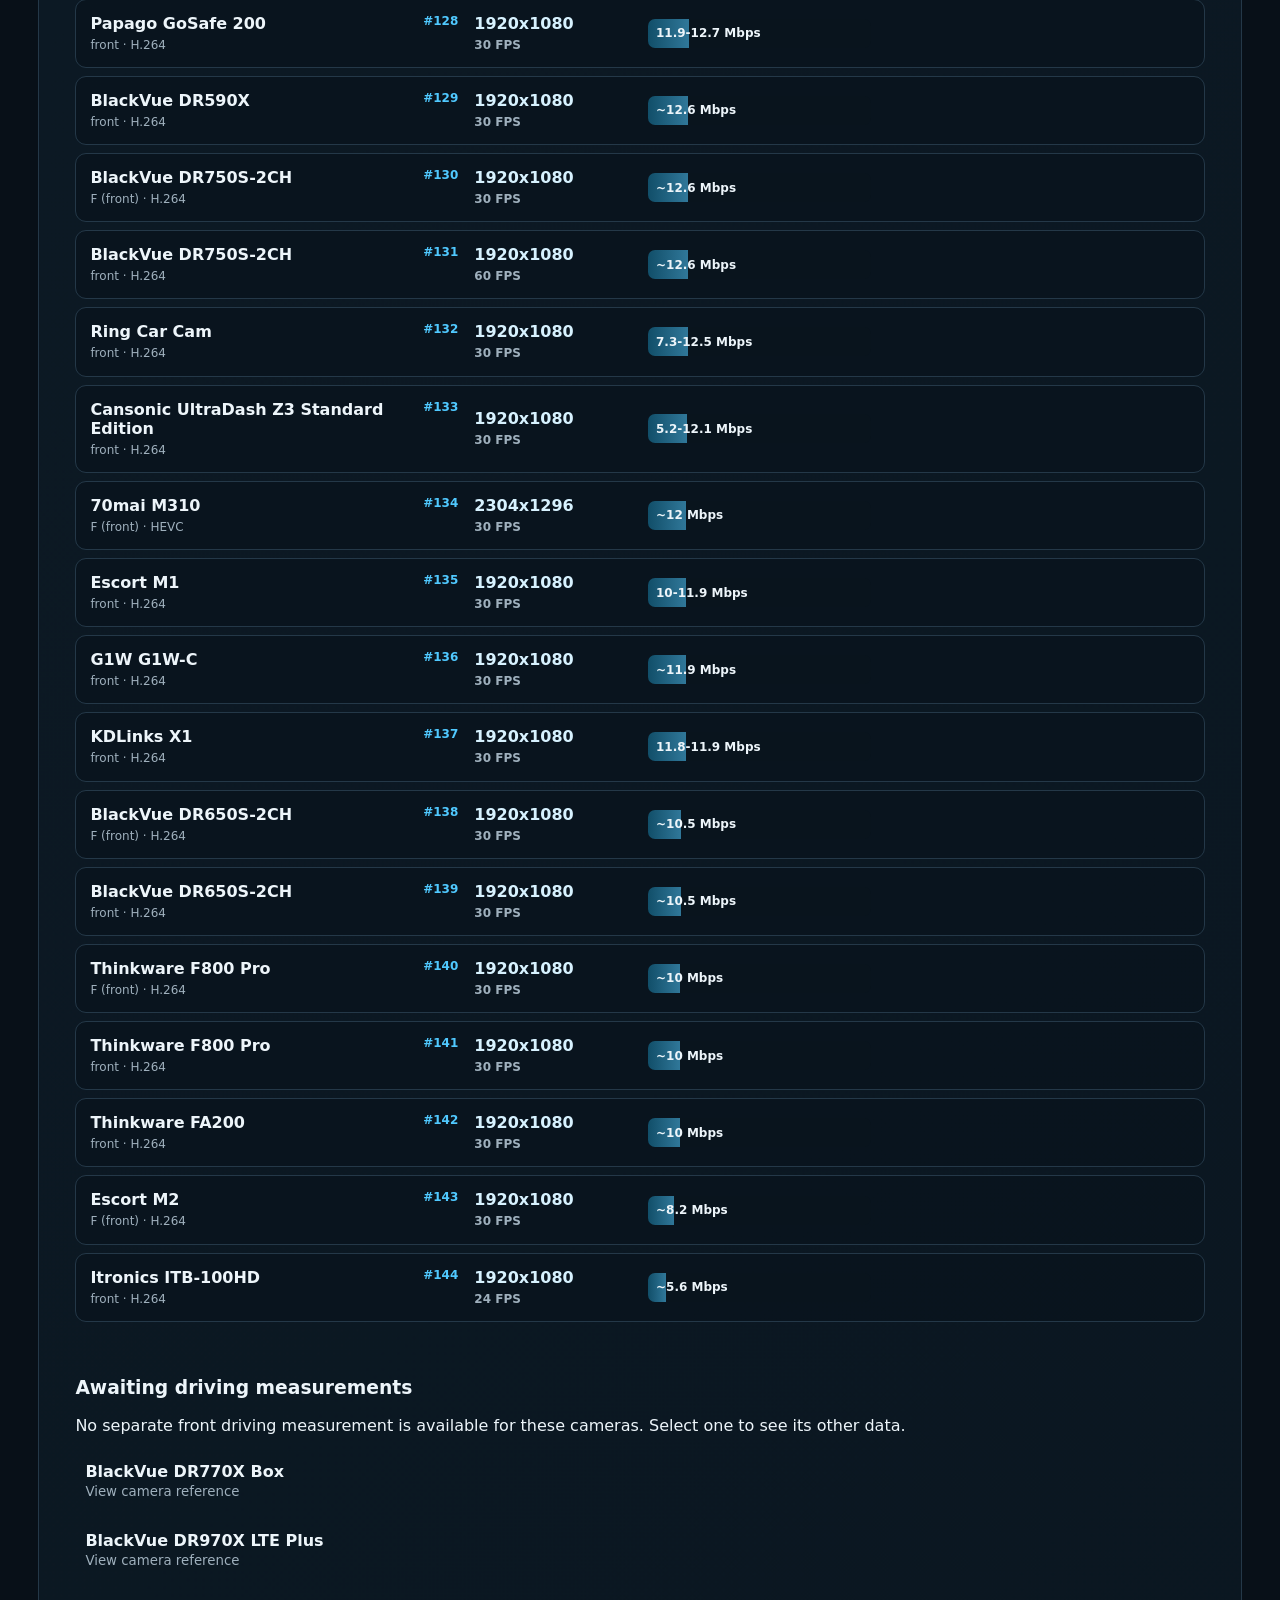
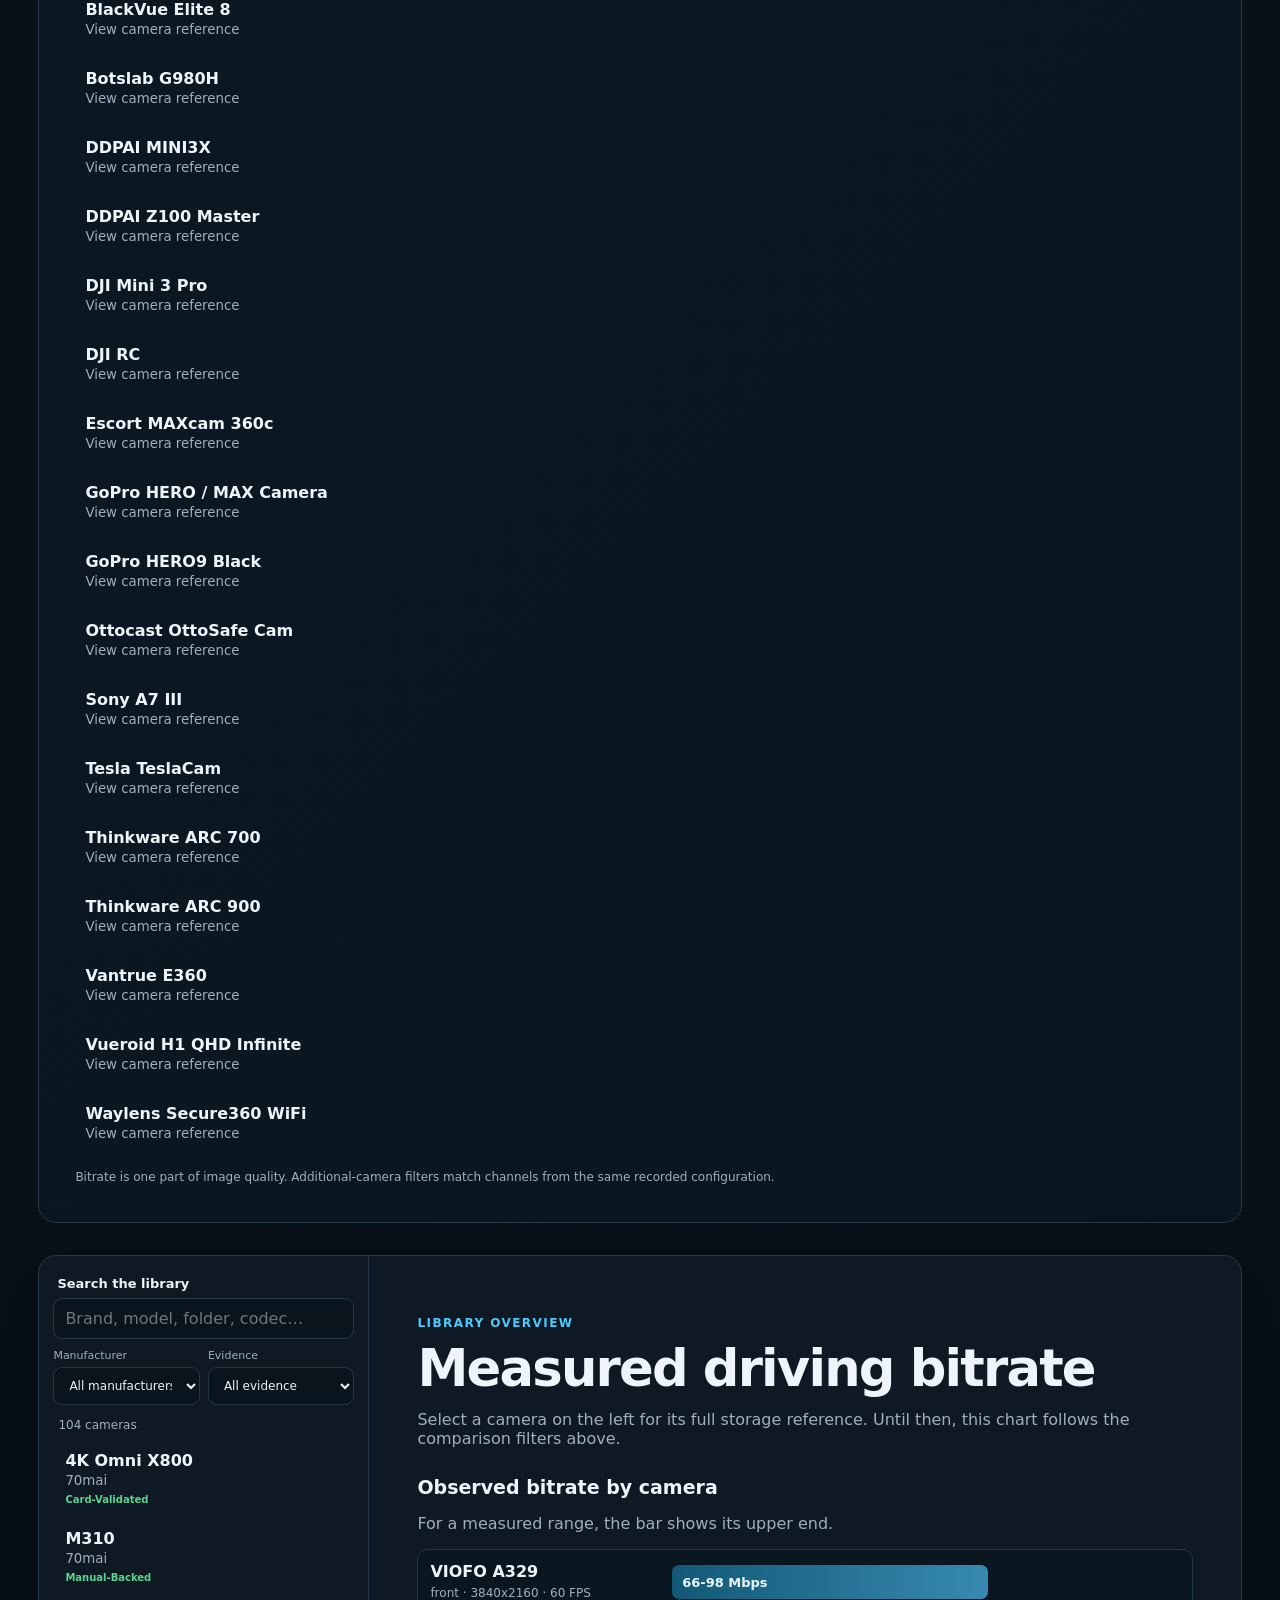
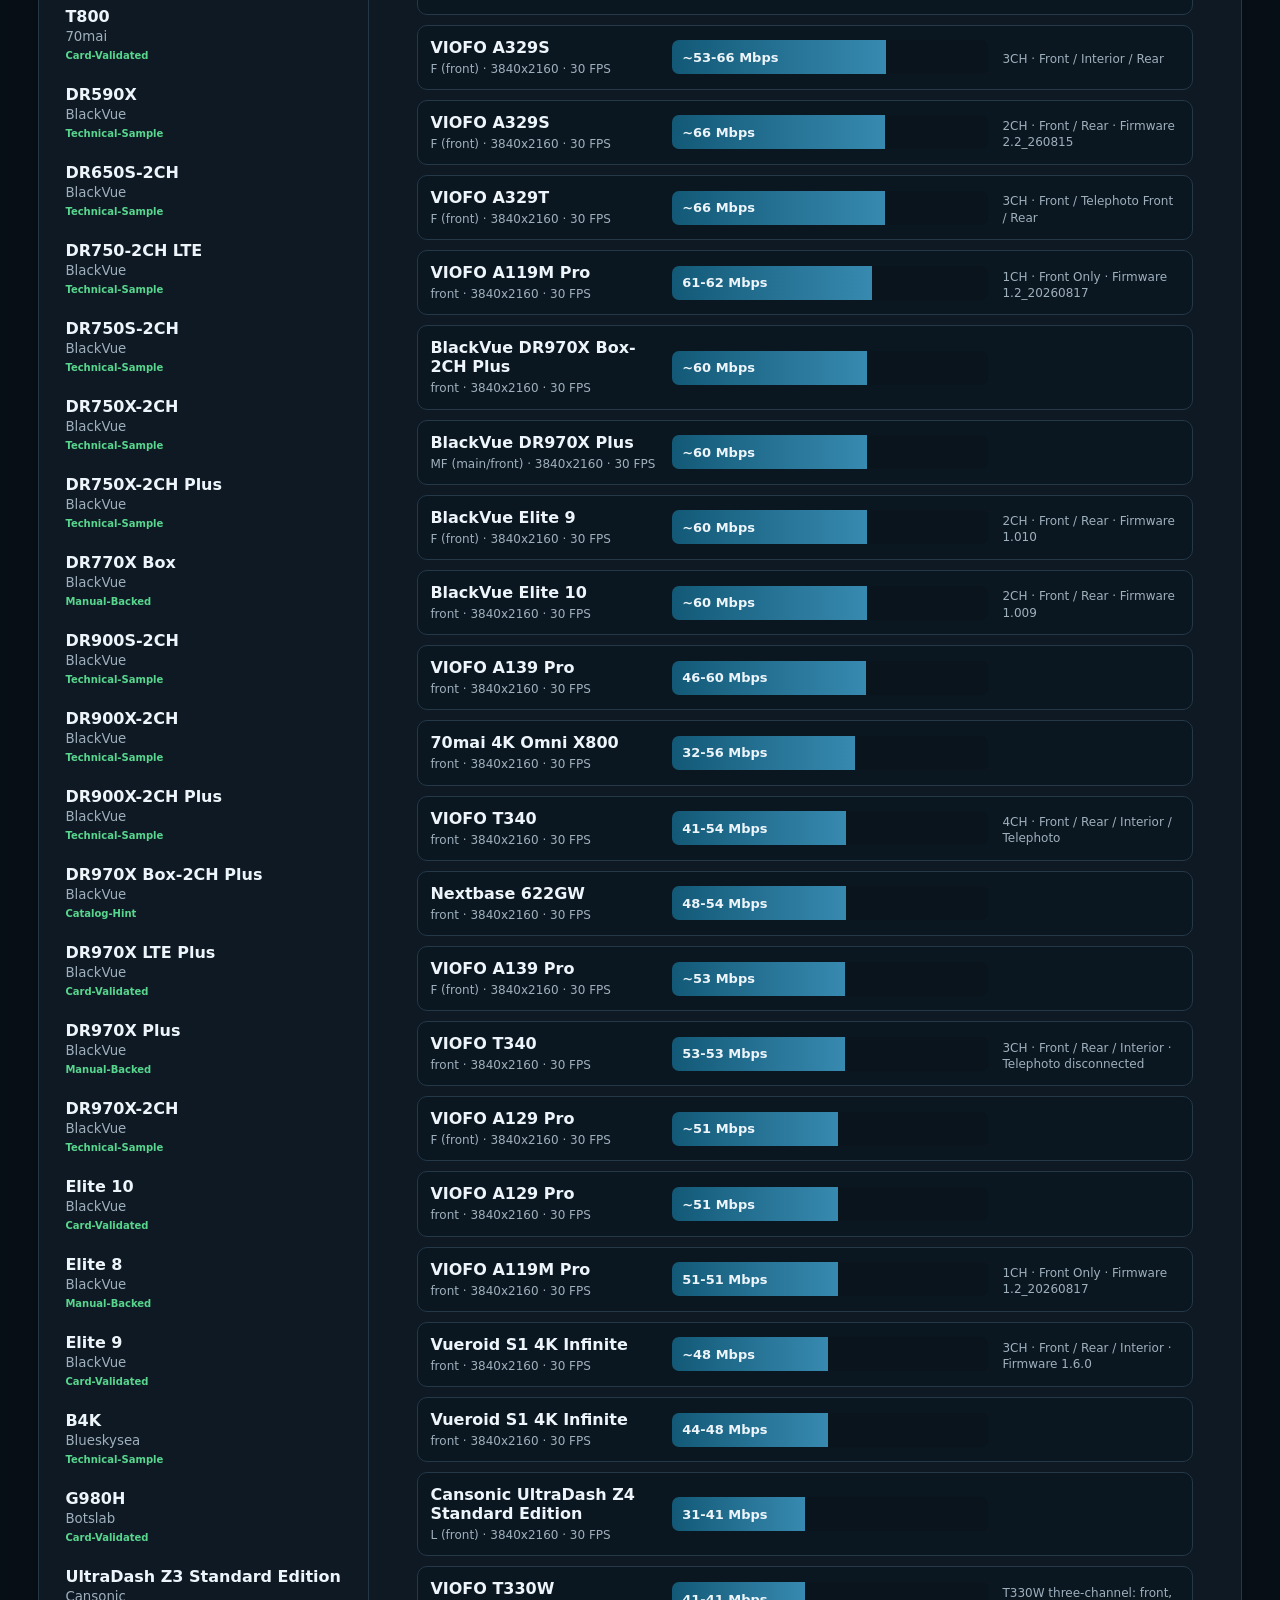
==== commit 32081d49: "Correct current Z100 driving and timelapse power from owner retest" ====
--- a/docs/index.html
+++ b/docs/index.html
@@ -5,8 +5,8 @@
   <meta name="viewport" content="width=device-width, initial-scale=1">
   <meta name="description" content="Community-maintained technical reference for dashcam folders, filenames, recording modes, resolutions, bitrates, and manuals.">
   <title>Dashcam Camera Profiles</title>
-  <link rel="stylesheet" href="assets/styles.css?v=20261113-video-specs">
-  <script src="assets/app.js?v=20261113-video-specs" defer></script>
+  <link rel="stylesheet" href="assets/styles.css?v=20261113-current-retest">
+  <script src="assets/app.js?v=20261113-current-retest" defer></script>
 </head>
 <body>
   <header class="site-header">
--- a/docs/assets/styles.css
+++ b/docs/assets/styles.css
@@ -155,6 +155,9 @@
   .video-spec-table td:nth-child(2)::before { content: "Resolution"; }
   .video-spec-table td:nth-child(3)::before { content: "FPS"; }
   .video-spec-table td:nth-child(4)::before { content: "Mbps"; }
+  .parking-power-summary .video-spec-table tr { grid-template-columns: 1fr 1fr; }
+  .parking-power-summary .video-spec-table td:nth-child(2)::before { content: "Current"; }
+  .parking-power-summary .video-spec-table td:nth-child(3)::before { content: "Derived power"; }
 }
 
 footer { padding: 26px; color: var(--muted); text-align: center; font-size: 12px; }
